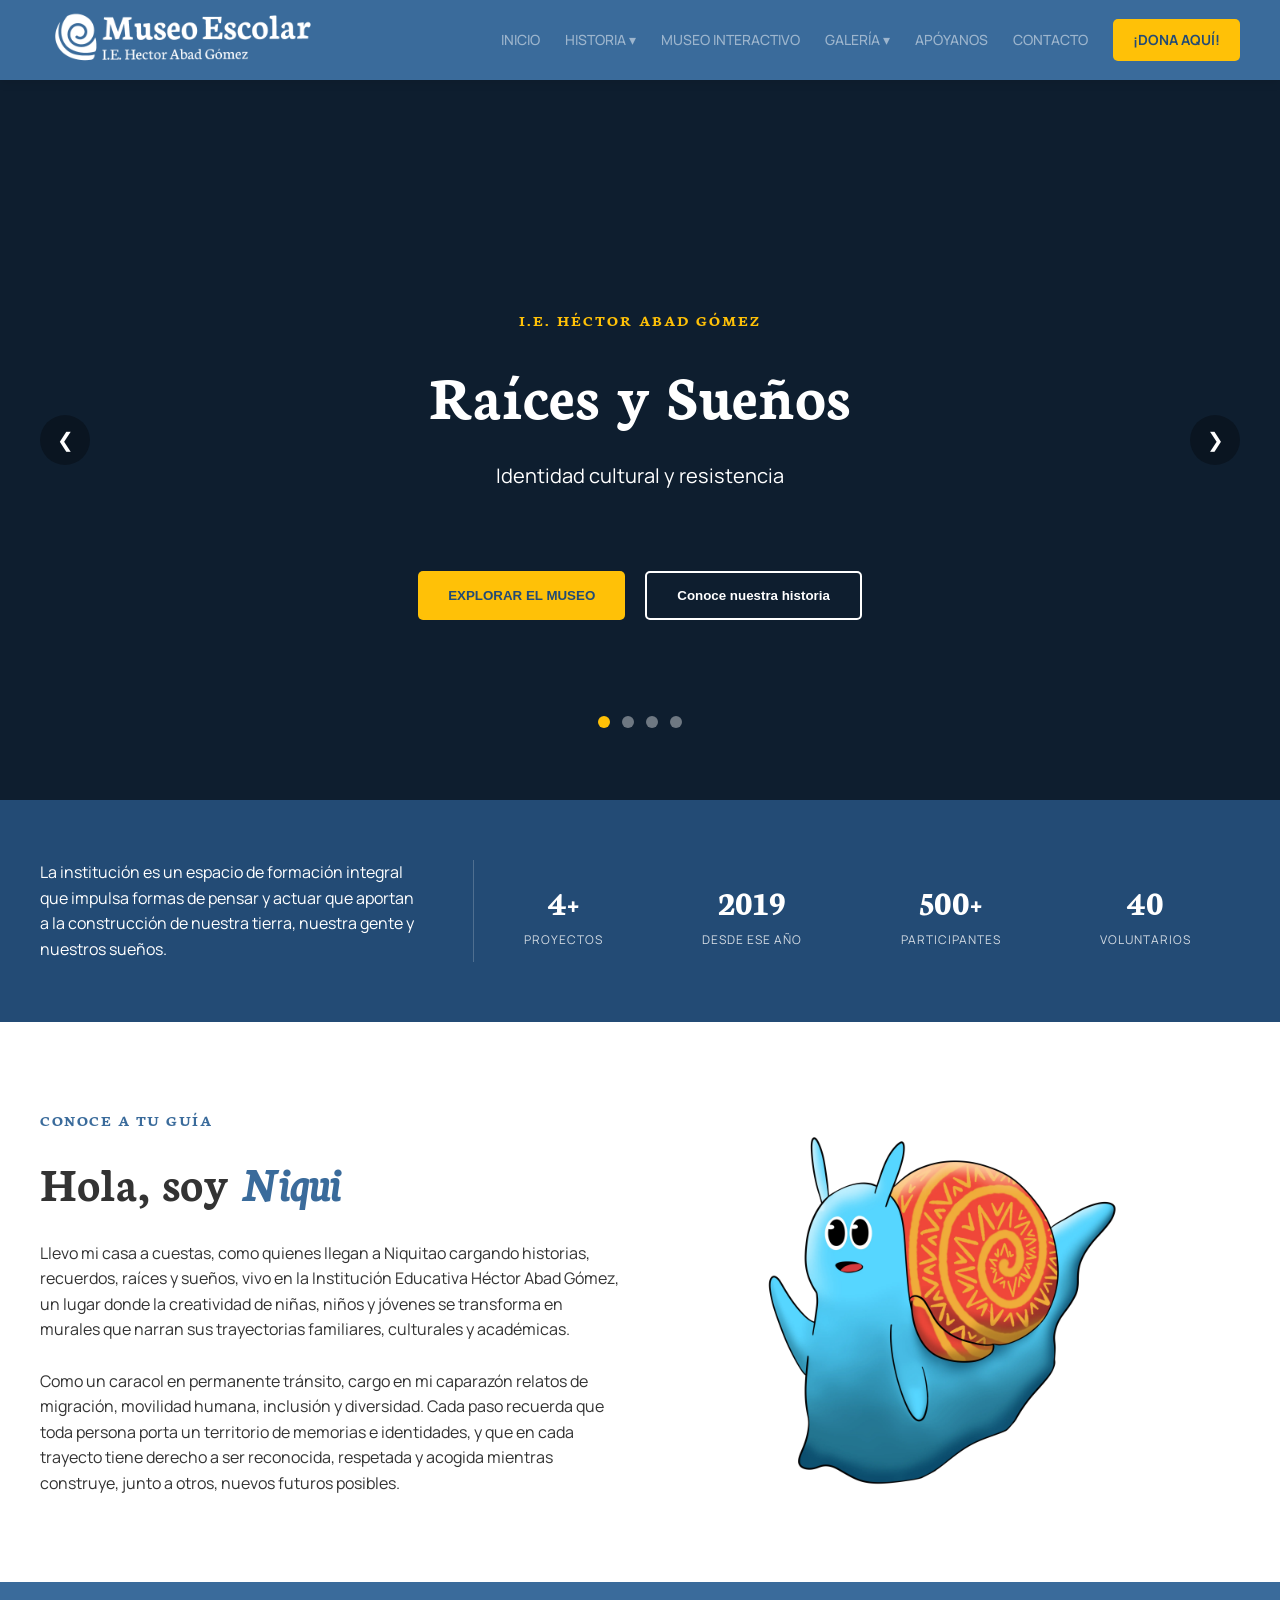
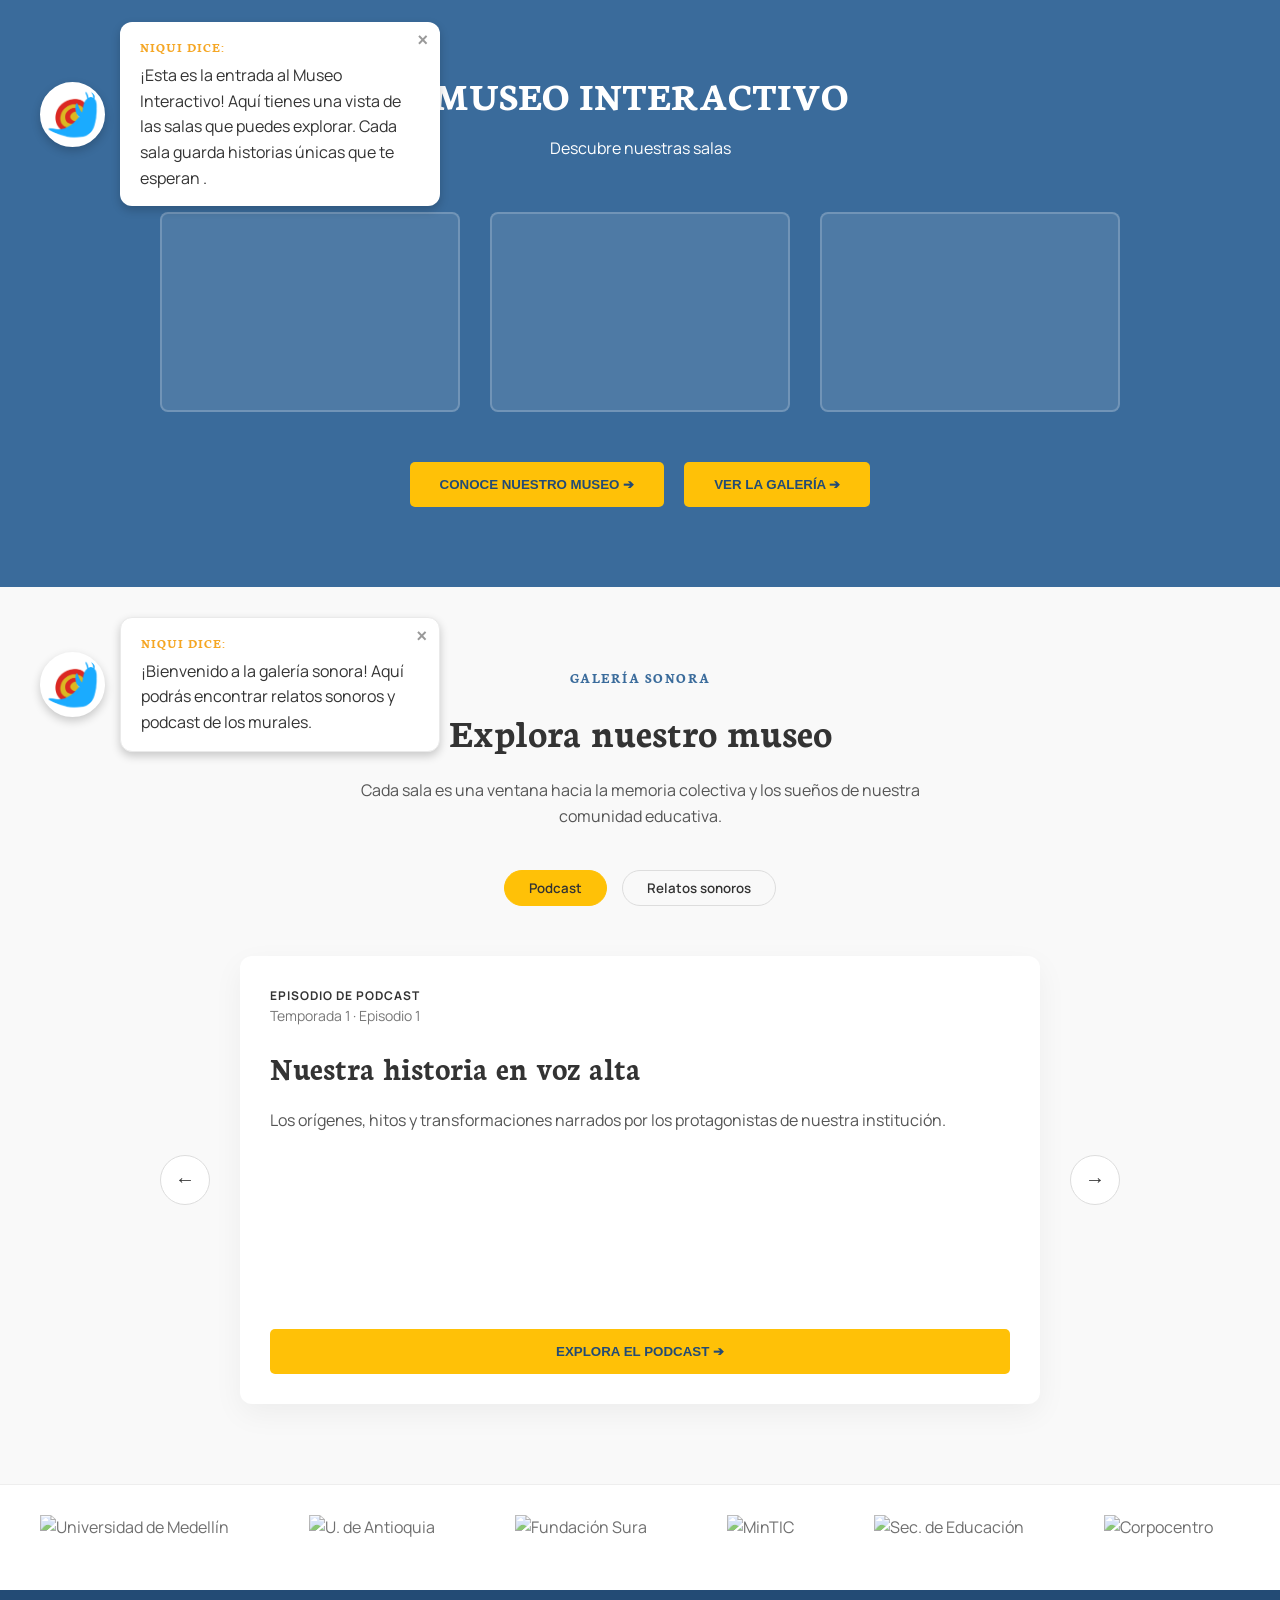
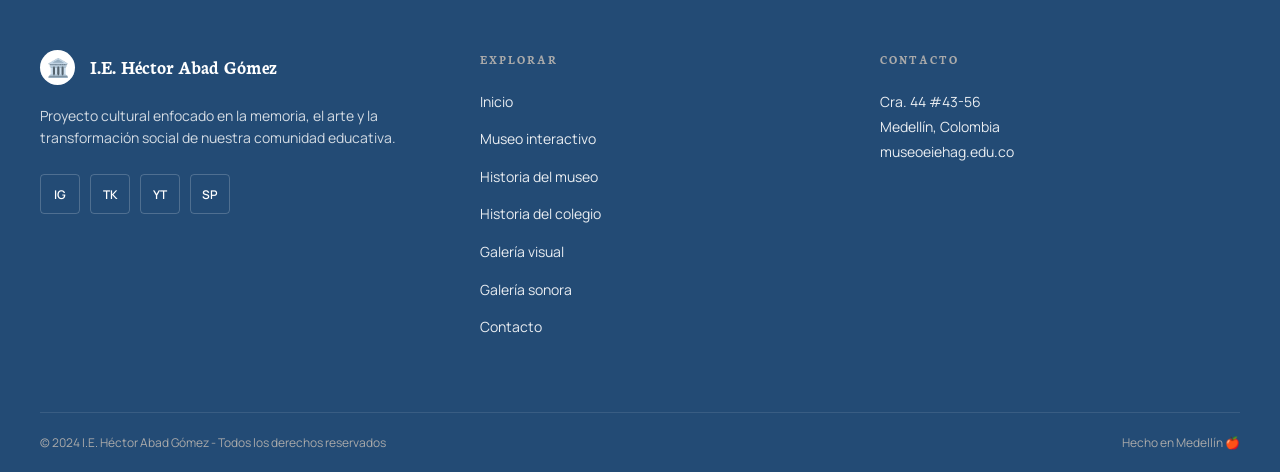
==== index.html @ e769e547 "Story telling nequi Puesto el texto de nequi" ====
<!DOCTYPE html>
<html lang="es">
<head>
    <meta charset="UTF-8">
    <meta name="viewport" content="width=device-width, initial-scale=1.0">
    <title>Museo Escolar I.E. Héctor Abad Gómez</title>
    <link rel="preconnect" href="https://fonts.googleapis.com">
    <link rel="preconnect" href="https://fonts.gstatic.com" crossorigin>
    <link href="https://fonts.googleapis.com/css2?family=Plus+Jakarta+Sans:wght@400;500;600;700&display=swap" rel="stylesheet">
    <!-- Enlace al archivo CSS externo -->
    <link rel="stylesheet" href="styles.css">
    <link rel="preconnect" href="https://fonts.googleapis.com">
<link rel="preconnect" href="https://fonts.gstatic.com" crossorigin>
<link href="https://fonts.googleapis.com/css2?family=Manrope:wght@400;500;600;700&family=Neuton:ital,wght@0,400;0,700;1,400&display=swap" rel="stylesheet">
</head>
<body>

   <header>
    <div class="logo-container">
        <a href="index.html">
            <img src="images/Blanco_LOGO_MUSEOESCOLAR_horizontal.png" alt="Logo Museo Escolar I.E. Héctor Abad Gómez" class="header-logo-img">
        </a>
    </div>
    
    <!-- Botón Hamburguesa (Solo aparece en móviles) -->
    <button class="hamburger" id="hamburgerBtn" aria-label="Abrir menú">
        <span></span>
        <span></span>
        <span></span>
    </button>

    <nav id="mainNav">
        <ul>
            <li><a href="index.html">INICIO</a></li>
            <li class="has-dropdown">HISTORIA ▾
                <ul class="dropdown-menu">
                    <li><a href="historia-museo.html">Historia del museo</a></li>
                    <li><a href="historia-colegio.html">Historia del colegio</a></li>
                </ul>
            </li>
            <li><a href="#">MUSEO INTERACTIVO</a></li>
            <li class="has-dropdown">GALERÍA ▾
                <ul class="dropdown-menu">
                    <li><a href="galeria-visual.html">Galería Visual</a></li>
                    <li><a href="galeria-sonora.html">Galería Sonora</a></li>
                </ul>
            </li>
            <li><a href="apoyanos.html">APÓYANOS</a></li>
            <li><a href="contacto.html">CONTACTO</a></li>
            <li><a href="#" class="btn-donate">¡DONA AQUÍ!</a></li>
        </ul>
    </nav>
</header>

    <!-- HERO -->
   <section class="hero" id="hero">
        
        <div class="hero-slide active" style="background-image: linear-gradient(rgba(0, 0, 0, 0.6), rgba(0, 0, 0, 0.6)), url('https://via.placeholder.com/1920x1080?text=Fondo+1');">
            <div class="hero-content">
                <h2>I.E. HÉCTOR ABAD GÓMEZ</h2>
                <h1>Raíces y Sueños</h1>
                <p>Identidad cultural y resistencia</p>
            </div>
        </div>

        <div class="hero-slide" style="background-image: linear-gradient(rgba(0, 0, 0, 0.6), rgba(0, 0, 0, 0.6)), url('https://via.placeholder.com/1920x1080/234B75/FFFFFF?text=Fondo+2');">
            <div class="hero-content">
                <h2>I.E. HÉCTOR ABAD GÓMEZ</h2>
                <h1>Memoria Viva</h1>
                <p>Un recorrido por nuestro pasado y presente</p>
            </div>
        </div>

        <div class="hero-slide" style="background-image: linear-gradient(rgba(0, 0, 0, 0.6), rgba(0, 0, 0, 0.6)), url('https://via.placeholder.com/1920x1080/3A6B9B/FFFFFF?text=Fondo+3');">
            <div class="hero-content">
                <h2>I.E. HÉCTOR ABAD GÓMEZ</h2>
                <h1>Voces del Mañana</h1>
                <p>Construyendo futuro desde las aulas</p>
            </div>
        </div>

        <div class="hero-slide" style="background-image: linear-gradient(rgba(0, 0, 0, 0.6), rgba(0, 0, 0, 0.6)), url('https://via.placeholder.com/1920x1080/FFC107/333333?text=Fondo+4');">
            <div class="hero-content">
                <h2>I.E. HÉCTOR ABAD GÓMEZ</h2>
                <h1>Arte y Transformación</h1>
                <p>Nuestra comunidad en movimiento</p>
            </div>
        </div>

       <div class="hero-buttons">
            <button class="btn-primary">EXPLORAR EL MUSEO</button>
            <button class="btn-secondary" onclick="window.location.href='historia-museo.html'">Conoce nuestra historia</button>
        </div>
        <button class="hero-nav prev-hero">❮</button>
        <button class="hero-nav next-hero">❯</button>
        
        <div class="hero-dots">
            <span class="h-dot active" data-slide="0"></span>
            <span class="h-dot" data-slide="1"></span>
            <span class="h-dot" data-slide="2"></span>
            <span class="h-dot" data-slide="3"></span>
        </div>
    </section>

    <!-- ESTADÍSTICAS -->
    <section class="stats-section">
        <div class="stats-text">
            <p>La institución es un espacio de formación integral que impulsa formas de pensar y actuar que aportan a la construcción de nuestra tierra, nuestra gente y nuestros sueños.</p>
        </div>
        <div class="stats-numbers">
            <div class="stat-item">
                <h3>4+</h3>
                <p>PROYECTOS</p>
            </div>
            <div class="stat-item">
                <h3>2019</h3>
                <p>DESDE ESE AÑO</p>
            </div>
            <div class="stat-item">
                <h3>500+</h3>
                <p>PARTICIPANTES</p>
            </div>
            <div class="stat-item">
                <h3>40</h3>
                <p>VOLUNTARIOS</p>
            </div>
        </div>
    </section>

   <!-- GUÍA (NIQUI) -->
    <section class="guide-section">
        <div class="guide-content">
            <h4>CONOCE A TU GUÍA</h4>
            <h2>Hola, soy <span>Niqui</span></h2>
            <p>Llevo mi casa a cuestas, como quienes llegan a Niquitao cargando historias, recuerdos, raíces y sueños, vivo en la Institución Educativa Héctor Abad Gómez, un lugar donde la creatividad de niñas, niños y jóvenes se transforma en murales que narran sus trayectorias familiares, culturales y académicas.</p>
            <br>
            <p>Como un caracol en permanente tránsito, cargo en mi caparazón relatos de migración, movilidad humana, inclusión y diversidad. Cada paso recuerda que toda persona porta un territorio de memorias e identidades, y que en cada trayecto tiene derecho a ser reconocida, respetada y acogida mientras construye, junto a otros, nuevos futuros posibles.</p>
        </div>
        <div class="guide-image">
            <img src="images/niqui_guia_principal.webp" alt="Guía Niqui" >
        </div>
    </section>

   <!-- MUSEO INTERACTIVO -->
    <section class="interactive-section">
        
        <div class="niqui-dialogue-container" id="niquiBox">
            <div class="niqui-avatar-wrapper">
                <img src="images/placeholder-niqui.png" alt="Niqui Guía" class="niqui-avatar-img">
            </div>
            <div class="niqui-tooltip">
                <button class="close-btn" id="closeNiqui">&times;</button>
                <h5>NIQUI DICE:</h5>
                <p>¡Esta es la entrada al Museo Interactivo! Aquí tienes una vista de las salas que puedes explorar. Cada sala guarda historias únicas que te esperan .</p>
            </div>
        </div>

        <h2>MUSEO INTERACTIVO</h2>
        <p>Descubre nuestras salas</p>
        
        <div class="cards-container">
            <div class="card"></div>
            <div class="card"></div>
            <div class="card"></div>
        </div>

       <div class="interactive-buttons">
                <button class="btn-primary">CONOCE NUESTRO MUSEO ➔</button>
                <button class="btn-primary" onclick="window.location.href='galeria-visual.html'">VER LA GALERÍA ➔</button>
        </div>
    </section>
  <!-- GALERÍA SONORA -->
    <section class="sound-gallery">

        <div class="niqui-dialogue-container" id="niquiGalleryBox">
            <div class="niqui-avatar-wrapper">
                <img src="images/placeholder-niqui.png" alt="Niqui Guía" class="niqui-avatar-img">
            </div>
            <div class="niqui-tooltip">
                <button class="close-btn" id="closeNiquiGallery">&times;</button>
                <h5>NIQUI DICE:</h5>
                <p>¡Bienvenido a la galería sonora! Aquí podrás encontrar relatos sonoros y podcast de los murales.</p>
            </div>
        </div>

        <h4 class="subtitle">GALERÍA SONORA</h4>
        <h2>Explora nuestro museo</h2>
        <p class="description">Cada sala es una ventana hacia la memoria colectiva y los sueños de nuestra comunidad educativa.</p>
        
        <!-- Botones de filtro -->
        <div class="gallery-filters">
            <button class="filter-btn active" data-category="podcast">Podcast</button>
            <button class="filter-btn" data-category="relatos">Relatos sonoros</button>
        </div>

        <div class="carousel-container">
            <button class="carousel-nav prev-btn" id="soundPrev">←</button>
            
            <div class="carousel-track">
              <!-- Panel 1: Podcast con el Episodio 1 embebido -->
                <article class="gallery-card sound-panel active" id="panel-podcast">
                    <div class="card-content" style="flex: 1; padding: 30px; text-align: left;">
                        <span class="card-category">EPISODIO DE PODCAST</span>
                        <span class="card-meta">Temporada 1 · Episodio 1</span>
                        <h3>Nuestra historia en voz alta</h3>
                        <p class="card-text" style="margin-bottom: 15px;">Los orígenes, hitos y transformaciones narrados por los protagonistas de nuestra institución.</p>
                        
                        <div class="podcast-box" style="padding: 0; background: none; margin-bottom: 20px;">
                            <iframe style="border-radius:12px" src="https://open.spotify.com/embed/episode/5rFumRE30o2RvPJRMm4hQp?utm_source=generator" width="100%" height="152" frameBorder="0" allowfullscreen="" allow="autoplay; clipboard-write; encrypted-media; fullscreen; picture-in-picture" loading="lazy"></iframe>
                        </div>
                        <button class="btn-primary w-full" onclick="window.location.href='galeria-sonora.html'">EXPLORA EL PODCAST ➔</button>
                    </div>
                </article>

                <!-- Panel 2: Relatos Sonoros (Reproducible) -->
                <article class="gallery-card sound-panel relato-card" id="panel-relatos" style="display: none;">
                    <div class="card-image-wrapper">
                        <div class="card-image" style="background-image: url('https://via.placeholder.com/400x500?text=Relato+1');"></div>
                    </div>
                    <div class="card-content" style="text-align: left;">
                        <span class="card-category">RELATO SONORO</span>
                        <span class="card-meta">EP 01 · JUNIO 2024</span>
                        <h3>La memoria del barrio</h3>
                        <p class="card-text">Mural "Las Alas del Barrio" · Colectivo Arte</p>
                        
                        <div class="podcast-box">
                            <span class="podcast-label">AUDIO DEL RELATO</span>
                            <div class="podcast-info" style="display: flex; align-items: center; gap: 15px;">
                                <div class="podcast-icon">🎧</div>
                                <div class="podcast-details" style="flex: 1;">
                                    <h4>La memoria del barrio</h4>
                                    <p>1:23 min · Identidad y raíces</p>
                                </div>
                                <!-- Elementos de audio y botón enlazados al script -->
                                <audio class="relato-audio" src="tu-audio-1.mp3"></audio>
                                <button class="play-audio-btn" style="width: 40px; height: 40px; border-radius: 50%; background-color: #E05D2A; color: white; border: none; cursor: pointer; display: flex; align-items: center; justify-content: center; font-size: 16px;">▶</button>
                            </div>
                        </div>
                        <button class="btn-primary w-full" onclick="window.location.href='galeria-sonora.html'">ESCUCHA EL RELATO ➔</button>
                    </div>
                </article>
            </div>
            <button class="carousel-nav next-btn" id="soundNext">→</button>
        </div>
    </section>

   <!-- FRANJA DE ALIADOS (CARRUSEL AUTOMÁTICO) -->
    <div class="partners-carousel-section">
        <div class="partners-track">
            <!-- Grupo 1 de Logos (Placeholders) -->
            <div class="partner-slide"><img src="https://via.placeholder.com/150x50?text=U.+de+Medellín" alt="Universidad de Medellín"></div>
            <div class="partner-slide"><img src="https://via.placeholder.com/150x50?text=U.+de+Antioquia" alt="U. de Antioquia"></div>
            <div class="partner-slide"><img src="https://via.placeholder.com/150x50?text=Fundación+Sura" alt="Fundación Sura"></div>
            <div class="partner-slide"><img src="https://via.placeholder.com/150x50?text=MinTIC" alt="MinTIC"></div>
            <div class="partner-slide"><img src="https://via.placeholder.com/150x50?text=Sec.+Educación" alt="Sec. de Educación"></div>
            <div class="partner-slide"><img src="https://via.placeholder.com/150x50?text=Corpocentro" alt="Corpocentro"></div>
            <div class="partner-slide"><img src="https://via.placeholder.com/150x50?text=Manguaba" alt="Manguaba"></div>
            <div class="partner-slide"><img src="https://via.placeholder.com/150x50?text=Fund.+PINTUCO" alt="Fund. PINTUCO"></div>

            <!-- Grupo 2 duplicado (Esencial para crear el efecto infinito sin saltos) -->
            <div class="partner-slide"><img src="https://via.placeholder.com/150x50?text=U.+de+Medellín" alt="Universidad de Medellín"></div>
            <div class="partner-slide"><img src="https://via.placeholder.com/150x50?text=U.+de+Antioquia" alt="U. de Antioquia"></div>
            <div class="partner-slide"><img src="https://via.placeholder.com/150x50?text=Fundación+Sura" alt="Fundación Sura"></div>
            <div class="partner-slide"><img src="https://via.placeholder.com/150x50?text=MinTIC" alt="MinTIC"></div>
            <div class="partner-slide"><img src="https://via.placeholder.com/150x50?text=Sec.+Educación" alt="Sec. de Educación"></div>
            <div class="partner-slide"><img src="https://via.placeholder.com/150x50?text=Corpocentro" alt="Corpocentro"></div>
            <div class="partner-slide"><img src="https://via.placeholder.com/150x50?text=Manguaba" alt="Manguaba"></div>
            <div class="partner-slide"><img src="https://via.placeholder.com/150x50?text=Fund.+PINTUCO" alt="Fund. PINTUCO"></div>
        </div>
    </div>

    <!-- FOOTER -->
    <footer class="main-footer">
        <div class="footer-content">
            <div class="footer-col brand-col">
                <div class="footer-logo">
                    <div class="logo-icon-small">🏛️</div>
                    <div class="logo-text">
                        <h3>I.E. Héctor Abad Gómez</h3>
                    </div>
                </div>
                <p>Proyecto cultural enfocado en la memoria, el arte y la transformación social de nuestra comunidad educativa.</p>
                <div class="social-links">
                    <a href="#">IG</a>
                    <a href="#">TK</a>
                    <a href="#">YT</a>
                    <a href="#">SP</a>
                </div>
            </div>

            <div class="footer-col links-col">
                <h4>EXPLORAR</h4>
               <ul>
                    <li><a href="index.html">Inicio</a></li>
                    <li><a href="#">Museo interactivo</a></li>
                    <li><a href="historia-museo.html">Historia del museo</a></li>
                    <li><a href="historia-colegio.html">Historia del colegio</a></li>
                    <li><a href="galeria-visual.html">Galería visual</a></li>
                    <li><a href="galeria-sonora.html">Galería sonora</a></li>
                    <li><a href="#">Contacto</a></li>
                </ul>
            </div>

            <div class="footer-col contact-col">
                <h4>CONTACTO</h4>
                <p>Cra. 44 #43-56<br>Medellín, Colombia<br>museoeiehag.edu.co</p>
            </div>
        </div>
        
        <div class="footer-bottom">
            <p>© 2024 I.E. Héctor Abad Gómez - Todos los derechos reservados</p>
            <p>Hecho en Medellín 🍎</p>
        </div>
    </footer>

    <!-- Enlace al archivo JavaScript externo -->
    <script src="script.js"></script>
</body>
</html>
---- styles.css ----
:root {
    --primary-blue: #3A6B9B;
    --dark-blue: #234B75;
    --accent-yellow: #FFC107;
    --text-dark: #333333;
    --text-light: #FFFFFF;
    --bg-light: #F9F9F9;
    --font-main: 'Manrope', sans-serif;
    --font-headings: 'Neuton', serif;
}

body {
    font-family: var(--font-main);
    color: var(--text-dark);
    line-height: 1.6;
    background-color: var(--bg-light);
}

h1, h2, h3, h4, h5, h6, 
.hero-title, .section-title, .page-title {
    font-family: var(--font-headings);
    font-weight: 700;
}

* {
    margin: 0;
    padding: 0;
    box-sizing: border-box;
}

a {
    text-decoration: none;
    color: inherit;
}

ul {
    list-style: none;
}

/* =========================================
   HEADER & NAVEGACIÓN (Con Logo y Estilos)
   ========================================= */
header {
    background-color: var(--primary-blue);
    color: var(--text-light);
    padding: 0 40px;
    display: flex;
    justify-content: space-between;
    align-items: center;
    height: 80px;
    position: fixed;
    width: 100%;
    top: 0;
    z-index: 1000;
    box-shadow: 0 2px 10px rgba(0,0,0,0.1);
}

.logo-container {
    display: flex;
    align-items: center;
}

.header-logo-img {
    height: 80px; /* Altura ideal para que encaje perfecto en la barra */
    width: auto;
    object-fit: contain;
}

nav ul {
    display: flex;
    align-items: center;
    gap: 25px;
}

nav ul li {
    position: relative;
    font-weight: 500;
    font-size: 14px;
    cursor: pointer;
    color: rgba(255, 255, 255, 0.5); /* Opacidad al 50% para el menú inactivo */
    transition: color 0.3s ease, opacity 0.3s ease;
}

/* Efecto hover: pasa a blanco completo al pasar el mouse */
nav ul li:hover {
    color: rgba(255, 255, 255, 1);
}

/* Botón activo (INICIO): Blanco fijo */
nav ul li.nav-active {
    color: #FFFFFF;
    opacity: 1;
    font-weight: 600;
}

/* Excepción para que el botón de donar no pierda su color original */
nav ul li:has(.btn-donate), 
nav ul li .btn-donate {
    opacity: 1 !important;
    color: var(--dark-blue) !important;
}
.btn-donate {
    background-color: var(--accent-yellow);
    color: var(--dark-blue) !important;
    padding: 10px 20px;
    border-radius: 5px;
    font-weight: 700;
    transition: transform 0.2s ease;
    display: inline-block;
    opacity: 1 !important;
}

.btn-donate:hover {
    transform: scale(1.05);
}

/* =========================================
   MENÚ DESPLEGABLE CORREGIDO
   ========================================= */
.has-dropdown {
    position: relative;
}

/* Espacio invisible para que el cursor no pierda el enlace al viajar al menú */
.has-dropdown::after {
    content: '';
    position: absolute;
    top: 100%;
    left: 0;
    width: 100%;
    height: 15px; 
}

.dropdown-menu {
    display: none;
    position: absolute;
    top: calc(100% + 10px);
    left: 0;
    background-color: white;
    color: var(--text-dark);
    box-shadow: 0 4px 10px rgba(0,0,0,0.15);
    min-width: 200px;
    padding: 10px 0;
    border-radius: 6px;
    z-index: 1100;
}

/* Muestra el menú al hacer hover sobre el elemento padre */
.has-dropdown:hover .dropdown-menu {
    display: block;
}

.dropdown-menu li {
    padding: 0;
    border-bottom: 1px solid #eee;
    opacity: 1 !important;
}

.dropdown-menu li:last-child {
    border-bottom: none;
}

/* Estilo para los enlaces internos del dropdown para que abarquen toda el área clickeable */
.dropdown-menu li a {
    display: block;
    padding: 10px 20px;
    color: var(--text-dark) !important;
    font-weight: 500;
    transition: background-color 0.2s;
}

.dropdown-menu li a:hover {
    background-color: #f1f1f1;
    color: var(--text-dark) !important;
}

/* =========================================
   HERO SECTION (CARRUSEL)
   ========================================= */
.hero {
    margin-top: 80px;
    height: 80vh;
    position: relative;
    overflow: hidden;
    display: flex;
    flex-direction: column;
    justify-content: center;
    align-items: center;
    color: white;
    text-align: center;
    background-color: var(--dark-blue);
}

.hero-slide {
    position: absolute;
    top: 0;
    left: 0;
    width: 100%;
    height: 100%;
    background-size: cover;
    background-position: center;
    background-repeat: no-repeat;
    opacity: 0;
    transition: opacity 1s ease-in-out; /* Transición suave entre imágenes */
    display: flex;
    align-items: center;
    justify-content: center;
    z-index: 1;
}

.hero-slide.active {
    opacity: 1;
    z-index: 2;
}

.hero-content {
    margin-bottom: 80px; /* Deja espacio para los botones */
    transform: translateY(20px);
    opacity: 0;
    transition: all 0.8s ease 0.3s; /* Pequeño retardo para animar el texto */
}

.hero-slide.active .hero-content {
    transform: translateY(0);
    opacity: 1;
}

.hero-content h2 {
    font-size: 16px;
    letter-spacing: 2px;
    color: var(--accent-yellow);
    margin-bottom: 10px;
}

.hero-content h1 {
    font-size: 64px;
    font-weight: 700;
    margin-bottom: 15px;
}

.hero-content p {
    font-size: 20px;
}

.hero-buttons {
    position: absolute;
    bottom: 25%;
    z-index: 10;
    display: flex;
    gap: 20px;
}

.btn-primary, .btn-secondary {
    padding: 15px 30px;
    border-radius: 5px;
    font-weight: 700;
    cursor: pointer;
}
.btn-primary {
    background-color: var(--accent-yellow);
    color: var(--dark-blue);
    border: none;
}
.btn-secondary {
    background-color: transparent;
    color: white;
    border: 2px solid white;
}

/* Controles manuales (Flechas y Puntos) */
.hero-nav {
    position: absolute;
    top: 50%;
    transform: translateY(-50%);
    background: rgba(0, 0, 0, 0.3);
    color: white;
    border: none;
    width: 50px;
    height: 50px;
    border-radius: 50%;
    font-size: 20px;
    cursor: pointer;
    z-index: 10;
    transition: background 0.3s;
}

.hero-nav:hover {
    background: rgba(0, 0, 0, 0.8);
}

.prev-hero { left: 40px; }
.next-hero { right: 40px; }

.hero-dots {
    position: absolute;
    bottom: 10%;
    z-index: 10;
    display: flex;
    gap: 12px;
}

.h-dot {
    width: 12px;
    height: 12px;
    background-color: rgba(255, 255, 255, 0.4);
    border-radius: 50%;
    cursor: pointer;
    transition: background-color 0.3s;
}

.h-dot.active {
    background-color: var(--accent-yellow);
}

/* =========================================
   ESTADÍSTICAS
   ========================================= */
.stats-section {
    background-color: var(--dark-blue);
    color: white;
    padding: 60px 40px;
    display: flex;
    justify-content: space-between;
    align-items: center;
}

.stats-text {
    flex: 1;
    font-size: 16px;
    padding-right: 50px;
    border-right: 1px solid rgba(255,255,255,0.2);
}

.stats-numbers {
    flex: 2;
    display: flex;
    justify-content: space-around;
    text-align: center;
}

.stat-item h3 {
    font-size: 36px;
    font-weight: 700;
}

.stat-item p {
    font-size: 12px;
    letter-spacing: 1px;
    opacity: 0.8;
}

/* =========================================
   GUÍA (NIQUI)
   ========================================= */
.guide-section {
    padding: 80px 40px;
    display: flex;
    justify-content: space-between;
    align-items: center;
    background-color: white;
}

.guide-content {
    flex: 1;
    padding-right: 40px;
}

.guide-content h4 {
    color: var(--primary-blue);
    letter-spacing: 1.5px;
    margin-bottom: 10px;
}

.guide-content h2 {
    font-size: 48px;
    margin-bottom: 20px;
}

.guide-content span {
    color: var(--primary-blue);
    font-style: italic;
}

.guide-image {
    flex: 1;
    display: flex;
    justify-content: center;
    position: relative;
}

.guide-image img {
    width: 100%;
    max-width: 400px;
    height: auto;
    object-fit: contain;
}

/* =========================================
   MUSEO INTERACTIVO
   ========================================= */
.interactive-section {
    background-color: var(--primary-blue);
    color: white;
    padding: 80px 40px;
    text-align: center;
    position: relative;
}

.interactive-section h2 {
    font-size: 40px;
    margin-bottom: 10px;
}

.cards-container {
    display: flex;
    justify-content: center;
    gap: 30px;
    margin: 50px 0;
}

.card {
    width: 300px;
    height: 200px;
    background-color: rgba(255,255,255,0.1);
    border-radius: 8px;
    border: 2px solid rgba(255,255,255,0.2);
    background-image: url('https://via.placeholder.com/300x200?text=Sala');
    background-size: cover;
    cursor: pointer;
    transition: transform 0.3s ease, box-shadow 0.3s ease;
}

.card:hover {
    transform: translateY(-8px);
    box-shadow: 0 10px 20px rgba(0, 0, 0, 0.3);
}

.interactive-buttons {
    display: flex;
    justify-content: center;
    gap: 20px;
}

/* =========================================
   GALERÍA SONORA
   ========================================= */
.sound-gallery {
    padding: 80px 40px;
    background-color: var(--bg-light);
    text-align: center;
    position: relative;
}

.sound-gallery .subtitle {
    color: var(--primary-blue);
    letter-spacing: 1.5px;
    font-size: 14px;
    margin-bottom: 10px;
}

.sound-gallery h2 {
    font-size: 40px;
    color: var(--text-dark);
    margin-bottom: 15px;
}

.sound-gallery .description {
    max-width: 600px;
    margin: 0 auto 40px auto;
    color: #555;
}

.sound-gallery .niqui-dialogue-container {
    position: absolute;
    top: 30px;
    left: 40px;
    display: flex;
    align-items: center;
    gap: 15px;
    z-index: 10;
}

.sound-gallery .niqui-tooltip {
    border: 1px solid #eaeaea;
}

.gallery-filters {
    display: flex;
    justify-content: center;
    gap: 15px;
    margin-bottom: 50px;
}

.filter-btn {
    background-color: transparent;
    border: 1px solid #ddd;
    padding: 8px 24px;
    border-radius: 20px;
    cursor: pointer;
    font-family: var(--font-main);
    font-weight: 600;
    color: var(--text-dark);
    transition: all 0.3s ease;
}

.filter-btn.active {
    background-color: var(--accent-yellow);
    border-color: var(--accent-yellow);
}

.carousel-container {
    display: flex;
    align-items: center;
    justify-content: center;
    gap: 30px;
    max-width: 1000px;
    margin: 0 auto;
}

.carousel-nav {
    background: white;
    border: 1px solid #ddd;
    border-radius: 50%;
    width: 50px;
    height: 50px;
    cursor: pointer;
    font-size: 20px;
    color: var(--text-dark);
    transition: background 0.3s;
}

.carousel-nav:hover {
    background: #f1f1f1;
}

.gallery-card {
    display: flex;
    background: white;
    border-radius: 12px;
    overflow: hidden;
    box-shadow: 0 10px 30px rgba(0,0,0,0.05);
    width: 800px;
    text-align: left;
}

.card-image-wrapper {
    flex: 1;
    position: relative;
}

.card-image {
    width: 100%;
    height: 100%;
    background-color: #ddd;
    background-image: url('https://via.placeholder.com/400x500?text=Imagen+Sala');
    background-size: cover;
    background-position: center;
}

.card-badge {
    position: absolute;
    top: 20px;
    left: 20px;
    background-color: var(--accent-yellow);
    color: var(--dark-blue);
    width: 30px;
    height: 30px;
    display: flex;
    align-items: center;
    justify-content: center;
    border-radius: 4px;
    font-weight: bold;
}

.card-content {
    flex: 1;
    padding: 40px;
    display: flex;
    flex-direction: column;
}

.card-category {
    font-size: 12px;
    font-weight: 700;
    color: var(--text-dark);
    letter-spacing: 1px;
}

.card-meta {
    font-size: 14px;
    color: #777;
    margin-bottom: 15px;
}

.card-content h3 {
    font-size: 32px;
    margin-bottom: 15px;
    color: var(--text-dark);
}

.card-text {
    color: #555;
    margin-bottom: 30px;
}

.podcast-box {
    background-color: #f8f9fa;
    padding: 20px;
    border-radius: 8px;
    margin-bottom: 20px;
}

.podcast-label {
    font-size: 11px;
    font-weight: 700;
    color: var(--text-dark);
    letter-spacing: 1px;
    display: block;
    margin-bottom: 10px;
}

.podcast-info {
    display: flex;
    align-items: center;
    gap: 15px;
}

.podcast-icon {
    background-color: #e0f2e9;
    width: 40px;
    height: 40px;
    border-radius: 50%;
    display: flex;
    align-items: center;
    justify-content: center;
    font-size: 20px;
}

.podcast-details h4 {
    font-size: 16px;
    margin-bottom: 2px;
}

.podcast-details p {
    font-size: 13px;
    color: #777;
}

.play-btn {
    margin-left: auto;
    background: white;
    border: 1px solid #ddd;
    border-radius: 50%;
    width: 35px;
    height: 35px;
    cursor: pointer;
}

.w-full {
    width: 100%;
}

.carousel-indicators {
    display: flex;
    justify-content: center;
    gap: 8px;
    margin-top: 30px;
}

.dot {
    width: 10px;
    height: 10px;
    background-color: #ddd;
    border-radius: 50%;
    cursor: pointer;
}

.dot.active {
    background-color: var(--accent-yellow);
}

/* =========================================
   ALIADOS & FOOTER
   ========================================= */
.partners-strip {
    background-color: white;
    padding: 30px 40px;
    display: flex;
    justify-content: space-between;
    align-items: center;
    border-top: 1px solid #eee;
    font-size: 14px;
    color: #666;
    flex-wrap: wrap;
    gap: 20px;
}

.main-footer {
    background-color: var(--dark-blue);
    color: white;
    padding: 60px 40px 20px 40px;
}

.footer-content {
    display: flex;
    justify-content: space-between;
    margin-bottom: 60px;
    gap: 40px;
}

.brand-col {
    flex: 2;
    max-width: 400px;
}

.footer-logo {
    display: flex;
    align-items: center;
    gap: 15px;
    margin-bottom: 20px;
}

.logo-icon-small {
    width: 35px;
    height: 35px;
    background-color: white;
    border-radius: 50%;
    display: flex;
    justify-content: center;
    align-items: center;
    font-size: 18px;
}

.brand-col p {
    font-size: 14px;
    opacity: 0.8;
    margin-bottom: 25px;
}

.social-links {
    display: flex;
    gap: 10px;
}

.social-links a {
    display: flex;
    align-items: center;
    justify-content: center;
    width: 40px;
    height: 40px;
    border: 1px solid rgba(255,255,255,0.2);
    border-radius: 4px;
    font-size: 12px;
    font-weight: 600;
    transition: background 0.3s;
}

.social-links a:hover {
    background-color: rgba(255,255,255,0.1);
}

.links-col, .contact-col {
    flex: 1;
}

.footer-col h4 {
    font-size: 12px;
    letter-spacing: 2px;
    margin-bottom: 20px;
    color: #aaa;
}

.links-col ul li {
    margin-bottom: 12px;
}

.links-col ul li a {
    font-size: 14px;
    opacity: 0.9;
    transition: opacity 0.3s;
}

.links-col ul li a:hover {
    opacity: 1;
    text-decoration: underline;
}

.contact-col p {
    font-size: 14px;
    opacity: 0.9;
    line-height: 1.8;
}

.footer-bottom {
    display: flex;
    justify-content: space-between;
    border-top: 1px solid rgba(255,255,255,0.1);
    padding-top: 20px;
    font-size: 12px;
    color: #aaa;
}

/* =========================================
   CARRUSEL AUTOMÁTICO DE ALIADOS (LOGOS)
   ========================================= */
.partners-carousel-section {
    background-color: white;
    padding: 30px 0;
    border-top: 1px solid #eee;
    overflow: hidden;
    width: 100%;
    position: relative;
}

.partners-track {
    display: flex;
    width: max-content;
    animation: scrollLogos 25s linear infinite;
    align-items: center;
}

.partners-carousel-section:hover .partners-track {
    animation-play-state: paused;
}

.partner-slide {
    padding: 0 40px;
    display: flex;
    align-items: center;
    justify-content: center;
}

.partner-slide img {
    height: 45px;
    width: auto;
    object-fit: contain;
    opacity: 0.7;
    transition: opacity 0.3s ease;
}

.partner-slide img:hover {
    opacity: 1;
}

@keyframes scrollLogos {
    0% { transform: translateX(0); }
    100% { transform: translateX(-50%); }
}

/* =========================================
   ANIMACIONES GLOBALES PARA TODOS LOS BOTONES
   ========================================= */
.btn-primary {
    background-color: var(--accent-yellow);
    color: var(--dark-blue);
    padding: 15px 30px;
    border-radius: 5px;
    font-weight: 700;
    border: none;
    cursor: pointer;
    transition: transform 0.2s ease;
}

.btn-primary:hover {
    transform: scale(1.05);
}

.btn-secondary {
    background-color: transparent;
    color: white;
    padding: 15px 30px;
    border-radius: 5px;
    font-weight: 700;
    border: 2px solid white;
    cursor: pointer;
    transition: all 0.3s ease;
}

.btn-secondary:hover {
    background-color: rgba(255, 255, 255, 0.25);
    border-color: rgba(255, 255, 255, 0.9);
}

/* =========================================
   ESTILOS PARA EL DIÁLOGO Y AVATAR DE NIQUI
   ========================================= */
.niqui-dialogue-container {
    position: absolute;
    top: 40px;
    left: 40px;
    display: flex;
    align-items: center;
    gap: 15px;
    z-index: 10;
}

.niqui-avatar-wrapper {
    width: 65px;
    height: 65px;
    background-color: white;
    border-radius: 50%;
    display: flex;
    align-items: center;
    justify-content: center;
    box-shadow: 0 4px 10px rgba(0, 0, 0, 0.2);
    border: 3px solid white;
    overflow: hidden;
}

.niqui-avatar-img {
    width: 100%;
    height: 100%;
    object-fit: cover;
}

.niqui-tooltip {
    background-color: white;
    color: var(--text-dark);
    padding: 15px 20px;
    border-radius: 12px;
    max-width: 320px;
    text-align: left;
    box-shadow: 0 4px 10px rgba(0, 0, 0, 0.2);
    position: relative !important;
    top: auto !important;
    left: auto !important;
}

.niqui-tooltip h5 {
    color: #F5A623;
    margin-bottom: 5px;
    font-size: 13px;
    letter-spacing: 1px;
}

.close-btn {
    position: absolute;
    top: 8px;
    right: 12px;
    background: transparent;
    border: none;
    font-size: 18px;
    font-weight: bold;
    color: #999;
    cursor: pointer;
    transition: color 0.2s;
}

.close-btn:hover {
    color: var(--text-dark);
}

.page-hero {
    background-color: var(--primary-blue);
    color: var(--text-light);
    text-align: center;
    padding: 60px 20px;
}

.page-hero .hero-subtitle { 
    font-size: 14px; 
    letter-spacing: 2px; 
    color: var(--accent-yellow); 
    margin-bottom: 10px; 
}

.page-title { 
    font-size: 3rem; 
    margin-bottom: 20px; 
}

.page-title em { 
    font-style: italic; 
    font-weight: normal; 
}

.container { max-width: 1200px; margin: 0 auto; padding: 40px 20px; }
.text-center { text-align: center; }
.section-subtitle { color: var(--primary-blue); letter-spacing: 1.5px; font-weight: 600; margin-bottom: 10px; }
.section-title { font-size: 2.5rem; color: var(--dark-blue); margin-bottom: 20px; }

/* Intro Museo */
.museum-intro { display: grid; grid-template-columns: 1fr 1fr; gap: 40px; align-items: center; }
.responsive-img { width: 100%; border-radius: 12px; object-fit: cover; }

/* Línea de Tiempo Vertical (Museo) */
.timeline-v { position: relative; max-width: 800px; margin: 40px auto; }
.timeline-v::after { content: ''; position: absolute; width: 4px; background: var(--accent-yellow); top: 0; bottom: 0; left: 50%; margin-left: -2px; }
.timeline-item { padding: 10px 40px; position: relative; width: 50%; }
.timeline-item.left { left: 0; text-align: right; }
.timeline-item.right { left: 50%; }
.timeline-item::after {
    content: ''; position: absolute; width: 20px; height: 20px; background-color: var(--dark-blue); border: 4px solid var(--accent-yellow);
    border-radius: 50%; top: 15px; right: -14px; z-index: 1;
}
.timeline-item.right::after { left: -14px; }
.timeline-content { padding: 20px; background: white; border-radius: 8px; box-shadow: 0 4px 15px rgba(0,0,0,0.05); }

/* Estadísticas Banner */
.action-btn-container { margin-bottom: 60px; }

/* Línea de tiempo Horizontal (Colegio) */
.timeline-nav { display: flex; gap: 20px; border-bottom: 2px solid #ddd; margin-bottom: 30px; overflow-x: auto; }
.year-btn { background: none; border: none; font-size: 1.2rem; padding: 10px 20px; cursor: pointer; color: #999; font-weight: 600; }
.year-btn.active { color: var(--primary-blue); border-bottom: 4px solid var(--primary-blue); }
.timeline-panel { display: none; grid-template-columns: 1fr 1fr; gap: 40px; align-items: center; }
.timeline-panel.active { display: grid; }
.year-large { font-size: 4rem; color: var(--primary-blue); margin: 0; line-height: 1; }

/* Archivo Histórico */
.bg-blue { background-color: var(--primary-blue); padding: 60px 0; }
.light-text { color: white !important; }
.archive-header { display: flex; justify-content: space-between; align-items: center; margin-bottom: 30px; }
.carousel-controls button { background: transparent; border: 1px solid white; color: white; width: 40px; height: 40px; border-radius: 50%; cursor: pointer; }
.archive-carousel { display: flex; gap: 20px; overflow-x: auto; scroll-behavior: smooth; padding-bottom: 20px; }
.archive-card { background: var(--dark-blue); min-width: 300px; border-radius: 12px; overflow: hidden; color: white; }
.card-img { position: relative; height: 180px; }
.card-img img { width: 100%; height: 100%; object-fit: cover; }
.tag { position: absolute; top: 15px; left: 15px; background: var(--accent-yellow); color: var(--dark-blue); padding: 5px 10px; border-radius: 20px; font-weight: bold; font-size: 0.8rem; }
.card-content { padding: 20px; }
.card-content h4 { color: var(--accent-yellow); margin-bottom: 10px; }

/* Alineación de Niqui a la derecha */
.page-niqui-container {
    max-width: 1200px;
    margin: 0 auto;
    display: flex;
    justify-content: flex-end;
    padding: 0 20px;
    position: relative;
    z-index: 10;
    margin-top: -40px;
}

.niqui-dialogue-container-right {
    display: flex;
    align-items: center;
    gap: 15px;
    position: relative;
}

/* Banner de estadísticas redondeado */
.stats-banner {
    background-color: var(--primary-blue);
    color: white;
    display: grid;
    grid-template-columns: repeat(4, 1fr);
    text-align: center;
    padding: 50px 20px;
    margin: 40px auto 80px auto;
    max-width: 1000px;
    border-radius: 16px;
}

.stats-banner h2 { 
    font-size: 3rem; 
    color: var(--accent-yellow); 
    margin-bottom: 5px; 
}

.stats-banner p { 
    font-size: 0.9rem; 
    font-weight: 600; 
    text-transform: uppercase;
}

/* =========================================
   SOLUCIÓN DEFINITIVA MENÚ MÓVIL (MODAL FLOTANTE)
   ========================================= */
@media (max-width: 768px) {
    .logo-container .header-logo-img {
        height: 45px !important;
        width: auto !important;
    }

    header {
        overflow: visible !important;
        position: fixed !important;
        padding: 0 10px !important;
    }
    
    nav {
        width: auto !important;
        overflow-x: auto !important;
        -webkit-overflow-scrolling: touch;
        white-space: nowrap !important;
        padding-bottom: 5px;
    }

    nav::-webkit-scrollbar {
        display: none;
    }

    nav ul {
        display: flex !important;
        flex-direction: row !important;
        align-items: center !important;
        gap: 20px !important;
        padding-right: 15px !important;
        white-space: nowrap !important;
    }

    .has-dropdown {
        position: relative !important;
    }

    .has-dropdown .dropdown-menu {
        position: fixed !important;
        display: none !important;
        top: 50% !important;
        left: 50% !important;
        transform: translate(-50%, -50%) !important;
        background-color: #ffffff !important;
        box-shadow: 0 10px 40px rgba(0,0,0,0.5) !important;
        width: 85% !important;
        max-width: 300px !important;
        padding: 20px 0 !important;
        z-index: 999999 !important;
        border-radius: 12px !important;
        text-align: center !important;
    }

    .has-dropdown.open .dropdown-menu {
        display: block !important;
    }

    .dropdown-menu li {
        border-bottom: 1px solid #eee !important;
        padding: 5px 0 !important;
    }

    .dropdown-menu li:last-child {
        border-bottom: none !important;
    }

    .dropdown-menu li a {
        color: #234B75 !important;
        font-size: 16px !important;
        font-weight: 700 !important;
        padding: 12px 20px !important;
        display: block !important;
    }

    main {
        margin-top: 80px !important;
    }
    .hero {
        margin-top: 80px !important;
        height: 75vh;
        min-height: 480px;
        position: relative;
    }
    .hero-content {
        margin-bottom: 0 !important;
        padding: 0 20px;
    }
    .hero-content h2 { font-size: 14px; }
    .hero-content h1 { font-size: 32px; line-height: 1.2; }
    .hero-content p { font-size: 16px; }
    .hero-buttons {
        position: absolute !important;
        bottom: 20px !important;
        left: 50% !important;
        transform: translateX(-50%) !important;
        width: 85% !important;
        max-width: 300px;
        display: flex;
        flex-direction: column;
        gap: 10px;
        z-index: 10;
    }
    .btn-primary, .btn-secondary {
        width: 100% !important;
        text-align: center;
        padding: 12px 15px;
        font-size: 14px;
    }
    .hero-dots { bottom: 130px !important; }

    .stats-section { flex-direction: column; text-align: center; padding: 40px 20px; }
    .stats-text { padding-right: 0; border-right: none; border-bottom: 1px solid rgba(255,255,255,0.2); padding-bottom: 20px; margin-bottom: 20px; }
    .stats-numbers { flex-wrap: wrap; gap: 20px; }
    .stat-item { width: 45%; }

    .guide-section { flex-direction: column-reverse; text-align: center; padding: 40px 20px; }
    .guide-content { padding-right: 0; margin-top: 30px; }
    .guide-content h2 { font-size: 36px; }

    .niqui-dialogue-container,
    .sound-gallery .niqui-dialogue-container,
    .page-niqui-container {
        position: relative;
        top: 0; left: 0;
        margin: 0 auto 30px auto;
        justify-content: center;
        flex-direction: column;
        text-align: center;
    }
    .niqui-tooltip, .sound-gallery .niqui-tooltip { max-width: 100%; }
    .niqui-dialogue-container-right { justify-content: center; flex-direction: column; }
    .page-niqui-container { margin-top: -20px; }

    .cards-container { flex-direction: column; align-items: center; }
    .card { width: 100%; max-width: 320px; }
    .interactive-buttons { flex-direction: column; width: 100%; }

    .gallery-card { flex-direction: column; width: 100%; }
    .card-image-wrapper { height: 250px; }
    .card-content h3 { font-size: 24px; }
    .carousel-nav { display: none; }

    .museum-intro, .timeline-panel { grid-template-columns: 1fr; }
    .timeline-v::after { left: 20px; }
    .timeline-item { width: 100%; padding-left: 50px; padding-right: 10px; text-align: left; }
    .timeline-item.left, .timeline-item.right { left: 0; }
    .timeline-item::after, .timeline-item.right::after { left: 10px; }
    .page-title { font-size: 2.2rem; }
    .timeline-nav { white-space: nowrap; padding-bottom: 10px; }
    .archive-header { flex-direction: column; text-align: center; gap: 15px; }
    .archive-card { min-width: 280px; }
    .stats-banner { grid-template-columns: 1fr 1fr; gap: 30px; max-width: 100%; margin: 20px 10px; }

    .footer-content { flex-direction: column; gap: 40px; text-align: center; }
    .brand-col { max-width: 100%; }
    .footer-logo { justify-content: center; }
    .social-links { justify-content: center; }
    .footer-bottom { flex-direction: column; text-align: center; gap: 15px; }
}

/* =========================================
   GALERÍA VISUAL (GRID Y MODAL)
   ========================================= */
.gallery-category {
    margin-bottom: 60px;
}

.category-desc {
    color: #555;
    max-width: 800px;
    margin-bottom: 30px;
    font-size: 1.1rem;
}

.gallery-grid {
    display: grid;
    grid-template-columns: repeat(auto-fill, minmax(200px, 1fr));
    gap: 20px;
}

.mural-item {
    border-radius: 12px;
    overflow: hidden;
    cursor: pointer;
    aspect-ratio: 1 / 1;
    position: relative;
    box-shadow: 0 4px 10px rgba(0,0,0,0.1);
    transition: transform 0.3s ease, box-shadow 0.3s ease;
}

.mural-item img {
    width: 100%;
    height: 100%;
    object-fit: cover;
    display: block;
    transition: transform 0.3s ease;
}

.mural-item:hover {
    transform: translateY(-5px);
    box-shadow: 0 8px 20px rgba(0,0,0,0.2);
}

.mural-item:hover img {
    transform: scale(1.05);
}

.mural-modal {
    display: none;
    position: fixed;
    z-index: 9999999;
    left: 0;
    top: 0;
    width: 100%;
    height: 100%;
    background-color: rgba(0, 0, 0, 0.85);
    align-items: center;
    justify-content: center;
    padding: 20px;
}

.mural-modal.active {
    display: flex;
}

.modal-content {
    background-color: #fff;
    border-radius: 16px;
    max-width: 900px;
    width: 100%;
    max-height: 90vh;
    display: flex;
    position: relative;
    overflow: hidden;
    box-shadow: 0 10px 40px rgba(0,0,0,0.3);
}

.modal-close {
    position: absolute;
    top: 15px;
    right: 20px;
    font-size: 30px;
    background: none;
    border: none;
    color: #999;
    cursor: pointer;
    z-index: 10;
    transition: color 0.2s;
}

.modal-close:hover {
    color: #333;
}

.modal-image {
    flex: 1.5;
    background-color: #eee;
}

.modal-image img {
    width: 100%;
    height: 100%;
    object-fit: cover;
    display: block;
}

.modal-text {
    flex: 1;
    padding: 40px;
    overflow-y: auto;
}

.modal-text h3 {
    font-family: var(--font-headings);
    font-size: 2rem;
    color: var(--primary-blue);
    margin-bottom: 15px;
    line-height: 1.2;
}

.modal-text p {
    color: #555;
    font-size: 1rem;
    line-height: 1.6;
}

@media (max-width: 768px) {
    .modal-content {
        flex-direction: column;
        max-height: 85vh;
        overflow-y: auto;
    }
    
    .modal-image {
        min-height: 250px;
        flex: none;
    }
    
    .modal-text {
        padding: 25px;
        flex: none;
    }
    
    .gallery-grid {
        grid-template-columns: repeat(auto-fill, minmax(140px, 1fr));
        gap: 15px;
    }
}

/* =========================================
   MENÚ HAMBURGUESA MEJORADO
   ========================================= */
.hamburger {
    display: none;
    background: none;
    border: none;
    cursor: pointer;
    flex-direction: column;
    gap: 6px;
    padding: 10px;
    z-index: 1001;
}

.hamburger span {
    display: block;
    width: 28px;
    height: 3px;
    background-color: white;
    border-radius: 2px;
    transition: all 0.3s ease;
}

@media (max-width: 768px) {
    .hamburger {
        display: flex;
    }

    nav {
        position: fixed;
        top: 80px;
        right: -100%;
        width: 100%;
        max-width: 320px;
        height: calc(100vh - 80px);
        background-color: var(--primary-blue);
        flex-direction: column;
        align-items: center;
        justify-content: flex-start;
        padding: 30px 20px;
        transition: right 0.3s ease;
        box-shadow: -10px 0 30px rgba(0,0,0,0.3);
        overflow-y: auto;
        z-index: 1000;
    }

    nav.active {
        right: 0;
    }

    nav ul {
        flex-direction: column !important;
        gap: 15px !important;
        width: 100%;
        text-align: center;
    }

    nav ul li {
        font-size: 15px !important;
        padding: 5px 0;
        width: 100%;
    }

    .has-dropdown .dropdown-menu {
        position: static !important;
        display: none !important;
        top: auto !important;
        left: auto !important;
        transform: none !important;
        background-color: rgba(0, 0, 0, 0.2) !important;
        box-shadow: none !important;
        width: 100% !important;
        max-width: none !important;
        padding: 8px 0 !important;
        border-radius: 8px !important;
        margin-top: 10px;
    }

    .has-dropdown.open .dropdown-menu {
        display: block !important;
    }

    .dropdown-menu li {
        border-bottom: none !important;
        padding: 4px 0 !important;
    }

    .dropdown-menu li a {
        color: white !important;
        font-size: 13px !important;
        font-weight: 500 !important;
        padding: 6px 15px !important;
    }

    .hamburger.active span:nth-child(1) {
        transform: rotate(45deg) translate(6px, 6px);
    }
    .hamburger.active span:nth-child(2) {
        opacity: 0;
    }
    .hamburger.active span:nth-child(3) {
        transform: rotate(-45deg) translate(6px, -6px);
    }
}

/* =========================================
   GALERÍA SONORA (PODCAST Y RELATOS)
   ========================================= */
.spotify-container {
    box-shadow: 0 10px 30px rgba(0,0,0,0.1);
    border-radius: 12px;
    max-width: 900px;
    margin: 0 auto;
}

.relatos-list {
    display: flex;
    flex-direction: column;
    gap: 20px;
    max-width: 900px;
    margin: 0 auto;
}

.relato-card {
    display: flex;
    align-items: center;
    background-color: white;
    border-radius: 16px;
    padding: 20px;
    box-shadow: 0 4px 15px rgba(0,0,0,0.05);
    transition: transform 0.2s ease, box-shadow 0.2s ease;
}

.relato-card:hover {
    transform: translateY(-3px);
    box-shadow: 0 8px 25px rgba(0,0,0,0.1);
}

.relato-img {
    width: 100px;
    height: 100px;
    border-radius: 12px;
    object-fit: cover;
    margin-right: 25px;
}

.relato-info {
    flex: 1;
}

.relato-meta {
    font-size: 12px;
    font-weight: 700;
    color: #E05D2A;
    letter-spacing: 1px;
    text-transform: uppercase;
}

.relato-info h3 {
    font-family: var(--font-headings);
    font-size: 22px;
    color: var(--text-dark);
    margin: 5px 0;
}

.relato-mural {
    font-size: 14px;
    color: #555;
    margin-bottom: 2px;
}

.relato-tags {
    font-size: 13px;
    color: #999;
}

.relato-action {
    display: flex;
    flex-direction: column;
    align-items: center;
    justify-content: center;
    min-width: 70px;
    gap: 8px;
}

.relato-time {
    font-size: 12px;
    color: #888;
}

.play-audio-btn {
    width: 45px;
    height: 45px;
    border-radius: 50%;
    background-color: #E05D2A;
    color: white;
    border: none;
    font-size: 18px;
    display: flex;
    align-items: center;
    justify-content: center;
    cursor: pointer;
    transition: background-color 0.2s, transform 0.2s;
    padding-left: 4px;
}

.play-audio-btn:hover {
    background-color: #c94f1f;
    transform: scale(1.05);
}

@media (max-width: 600px) {
    .relato-card {
        flex-direction: column;
        text-align: center;
        position: relative;
    }
    
    .relato-img {
        margin-right: 0;
        margin-bottom: 15px;
        width: 120px;
        height: 120px;
    }

    .relato-action {
        margin-top: 15px;
        flex-direction: row;
        width: 100%;
        justify-content: center;
        gap: 15px;
    }
}

/* =========================================
   CAROUSEL DE PODCASTS Y LAYOUT NIQUI
   ========================================= */
.podcast-layout {
    position: relative;
    display: flex;
    justify-content: center;
    margin-top: 40px;
    padding-bottom: 40px;
}

.podcast-niqui-col {
    position: absolute;
    left: 20px;
    top: 0;
    width: 320px;
    z-index: 10;
}

.podcast-content-col {
    width: 100%;
    max-width: 750px;
}

.episode-indicator {
    text-align: center;
    margin-top: 15px;
    font-size: 14px;
    font-weight: 700;
    color: var(--primary-blue);
    letter-spacing: 1px;
    text-transform: uppercase;
}

.podcast-carousel-wrapper {
    display: flex;
    align-items: center;
    gap: 15px;
    background: white;
    padding: 15px;
    border-radius: 16px;
    box-shadow: 0 10px 30px rgba(0,0,0,0.05);
}

.podcast-carousel-track {
    flex: 1;
    overflow: hidden;
    position: relative;
    height: 352px;
}

.podcast-slide {
    display: none;
    width: 100%;
    animation: fadeIn 0.4s ease-in-out;
}

.podcast-slide.active {
    display: block;
}

@keyframes fadeIn {
    from { opacity: 0; }
    to { opacity: 1; }
}

@media (max-width: 1100px) {
    .podcast-layout {
        flex-direction: column;
        align-items: center;
    }
    .podcast-niqui-col {
        position: relative;
        left: 0;
        width: 100%;
        max-width: 400px;
        margin-bottom: 40px;
    }
}

/* =========================================
   MAQUETACIÓN PÁGINA APÓYANOS
   ========================================= */
.apoyanos-section {
    padding: 30px 20px 50px;
    box-sizing: border-box;
}

.apoyanos-layout {
    display: flex;
    gap: 40px;
    align-items: flex-start;
}

.apoyanos-left-col {
    flex: 1.2;
}

.apoyanos-title {
    font-size: 2.4rem;
    color: var(--primary-blue);
    margin-bottom: 12px;
}

.apoyanos-desc {
    color: #666;
    font-size: 0.95rem;
    margin-bottom: 30px;
    line-height: 1.5;
}

.aportes-grid {
    display: grid;
    grid-template-columns: 1fr 1fr;
    gap: 15px;
    margin-bottom: 25px;
}

.aporte-card {
    background: #ffffff;
    border: 1px solid #e2e8f0;
    border-radius: 12px;
    padding: 18px;
    box-shadow: 0 2px 8px rgba(0,0,0,0.03);
}

.aporte-icon {
    font-size: 22px;
    margin-bottom: 8px;
}

.aporte-card h3 {
    font-size: 0.85rem;
    font-family: var(--font-main);
    font-weight: 700;
    color: var(--dark-blue);
    letter-spacing: 0.5px;
    margin-bottom: 6px;
}

.aporte-card p {
    font-size: 0.8rem;
    color: #666;
    line-height: 1.3;
}

.btn-quiero-aportar {
    display: inline-block;
    background-color: var(--accent-yellow);
    color: var(--dark-blue);
    font-weight: 700;
    font-size: 0.85rem;
    padding: 12px 22px;
    border-radius: 6px;
    letter-spacing: 0.5px;
}

.apoyanos-right-col {
    flex: 1;
    display: flex;
    flex-direction: column;
    gap: 20px;
}

.library-img-card {
    position: relative;
    border-radius: 12px;
    overflow: hidden;
    height: 260px;
}

.library-img-card img {
    width: 100%;
    height: 100%;
    object-fit: cover;
}

.badge-aportes {
    position: absolute;
    bottom: 15px;
    right: 15px;
    background-color: #ffb703;
    color: var(--dark-blue);
    padding: 10px 18px;
    border-radius: 8px;
    display: flex;
    flex-direction: column;
    align-items: center;
    font-weight: 800;
    line-height: 1;
}

.badge-num {
    font-size: 1.4rem;
}

.badge-text {
    font-size: 0.65rem;
    margin-top: 2px;
    letter-spacing: 0.5px;
}

.proyecto-cultural-card {
    background-color: #f0f4f8;
    border: 1px solid #d0deeb;
    border-radius: 12px;
    padding: 22px;
}

.proyecto-cultural-card h4 {
    color: var(--primary-blue);
    font-size: 0.75rem;
    letter-spacing: 0.5px;
    margin-bottom: 8px;
}

.proyecto-cultural-card p {
    font-size: 0.85rem;
    color: #555;
    margin-bottom: 15px;
}

.btn-quiero-participar {
    display: inline-block;
    background-color: var(--primary-blue);
    color: #ffffff;
    font-weight: 700;
    font-size: 0.8rem;
    padding: 10px 18px;
    border-radius: 6px;
}

/* =========================================
   BANNER PRE-FOOTER (CALLOUT)
   ========================================= */
.callout-banner {
    background-color: #3A78C4;
    color: #ffffff;
    text-align: center;
    padding: 80px 20px;
    width: 100%;
}

.callout-content {
    max-width: 800px;
    margin: 0 auto;
}

.callout-banner h2 {
    font-family: var(--font-headings);
    font-size: 3.2rem;
    font-weight: 400;
    line-height: 1.2;
    margin-bottom: 15px;
    color: #ffffff;
}

.callout-banner h2 em {
    font-style: italic;
    font-weight: 400;
    opacity: 0.85;
}

.callout-banner p {
    font-family: var(--font-main);
    font-size: 1.1rem;
    font-weight: 400;
    opacity: 0.9;
    margin-bottom: 35px;
    line-height: 1.5;
}

.callout-btn {
    display: inline-block;
    background-color: #FFA800;
    color: #234B75;
    font-family: var(--font-main);
    font-weight: 800;
    font-size: 0.85rem;
    padding: 14px 28px;
    border-radius: 8px;
    letter-spacing: 0.5px;
    text-transform: uppercase;
    transition: transform 0.2s ease, background-color 0.2s ease;
}

.callout-btn:hover {
    transform: scale(1.04);
    background-color: #ff9900;
}

@media (max-width: 992px) {
    .apoyanos-layout {
        flex-direction: column;
        gap: 35px;
    }

    .apoyanos-left-col,
    .apoyanos-right-col {
        width: 100%;
    }

    .apoyanos-title {
        font-size: 2rem;
        word-break: break-word;
    }

    .btn-quiero-aportar {
        width: 100%;
        text-align: center;
        box-sizing: border-box;
    }
}

@media (max-width: 768px) {
    .callout-banner {
        padding: 50px 20px;
    }
    .callout-banner h2 {
        font-size: 2.2rem;
    }
    .callout-banner p {
        font-size: 0.95rem;
    }
}

@media (max-width: 600px) {
    .apoyanos-title {
        font-size: 1.75rem;
        line-height: 1.2;
    }

    .apoyanos-desc {
        font-size: 0.9rem;
        margin-bottom: 20px;
    }

    .aportes-grid {
        grid-template-columns: 1fr;
        gap: 15px;
    }

    .aporte-card {
        padding: 16px;
    }

    .aporte-card h3 {
        font-size: 0.9rem;
    }

    .aporte-card p {
        font-size: 0.85rem;
    }

    .library-img-card {
        height: 220px;
    }

    .badge-aportes {
        padding: 8px 14px;
    }

    .badge-num {
        font-size: 1.2rem;
    }

    .badge-text {
        font-size: 0.6rem;
    }
}

/* =========================================
   NUEVA SECCIÓN: PÁGINA DE CONTACTO Y GOOGLE FORMS
   ========================================= */
.contact-page-container {
    padding: 60px 20px 80px 20px;
    max-width: 1200px;
    margin: 0 auto;
}

.contact-grid {
    display: grid;
    grid-template-columns: 1fr 1.1fr;
    gap: 40px;
    align-items: start;
}

/* Columna Izquierda: Información de Contacto */
.contact-info-col {
    display: flex;
    flex-direction: column;
    gap: 20px;
}

.contact-info-title {
    font-size: 2.5rem;
    color: var(--primary-blue);
    margin-top: 10px;
    margin-bottom: 10px;
}

.contact-info-title em {
    font-style: italic;
    font-weight: 400;
}

.info-card {
    background-color: #ffffff;
    border-radius: 12px;
    padding: 16px 20px;
    display: flex;
    align-items: center;
    gap: 15px;
    box-shadow: 0 4px 15px rgba(0, 0, 0, 0.03);
    border: 1px solid #f0f0f0;
}

.info-icon-box {
    width: 42px;
    height: 42px;
    background-color: var(--primary-blue);
    color: white;
    border-radius: 8px;
    display: flex;
    align-items: center;
    justify-content: center;
    font-size: 18px;
    flex-shrink: 0;
}

.info-details h4 {
    font-family: var(--font-main);
    font-size: 0.75rem;
    font-weight: 800;
    color: #8899a6;
    letter-spacing: 1px;
    text-transform: uppercase;
    margin-bottom: 2px;
}

.info-details p {
    font-size: 0.95rem;
    color: var(--text-dark);
    line-height: 1.3;
}

.social-card {
    background-color: #ffffff;
    border-radius: 12px;
    padding: 18px 20px;
    box-shadow: 0 4px 15px rgba(0, 0, 0, 0.03);
    border: 1px solid #f0f0f0;
    border-left: 4px solid var(--accent-yellow);
}

.social-card h4 {
    font-family: var(--font-main);
    font-size: 0.75rem;
    font-weight: 800;
    color: var(--primary-blue);
    letter-spacing: 1px;
    text-transform: uppercase;
    margin-bottom: 12px;
}

.social-badges {
    display: flex;
    gap: 10px;
}

.social-badge-btn {
    background-color: #3b74b4;
    color: white;
    font-size: 0.75rem;
    font-weight: 700;
    padding: 6px 12px;
    border-radius: 6px;
    display: inline-block;
}

/* Columna Derecha: Contenedor Tarjeta y Google Forms */
.contact-form-card {
    background-color: #ffffff;
    border-radius: 20px;
    padding: 30px;
    box-shadow: 0 10px 30px rgba(0, 0, 0, 0.05);
    border: 1px solid #f0f0f0;
    display: flex;
    flex-direction: column;
}

.contact-form-card h2 {
    font-family: var(--font-headings);
    font-size: 3rem;
    color: #3b74b4;
    margin-bottom: 20px;
}

.google-forms-container {
    width: 100%;
    border-radius: 12px;
    overflow: hidden;
    background-color: #f9f9f9;
}

.google-forms-container iframe {
    width: 100%;
    height: 650px;
    border: none;
}

/* Adaptación responsive para la página de contacto */
@media (max-width: 900px) {
    .contact-grid {
        grid-template-columns: 1fr;
    }
    .contact-form-card {
        padding: 20px;
    }
    .contact-form-card h2 {
        font-size: 2.2rem;
    }
    .google-forms-container iframe {
        height: 700px;
    }
}
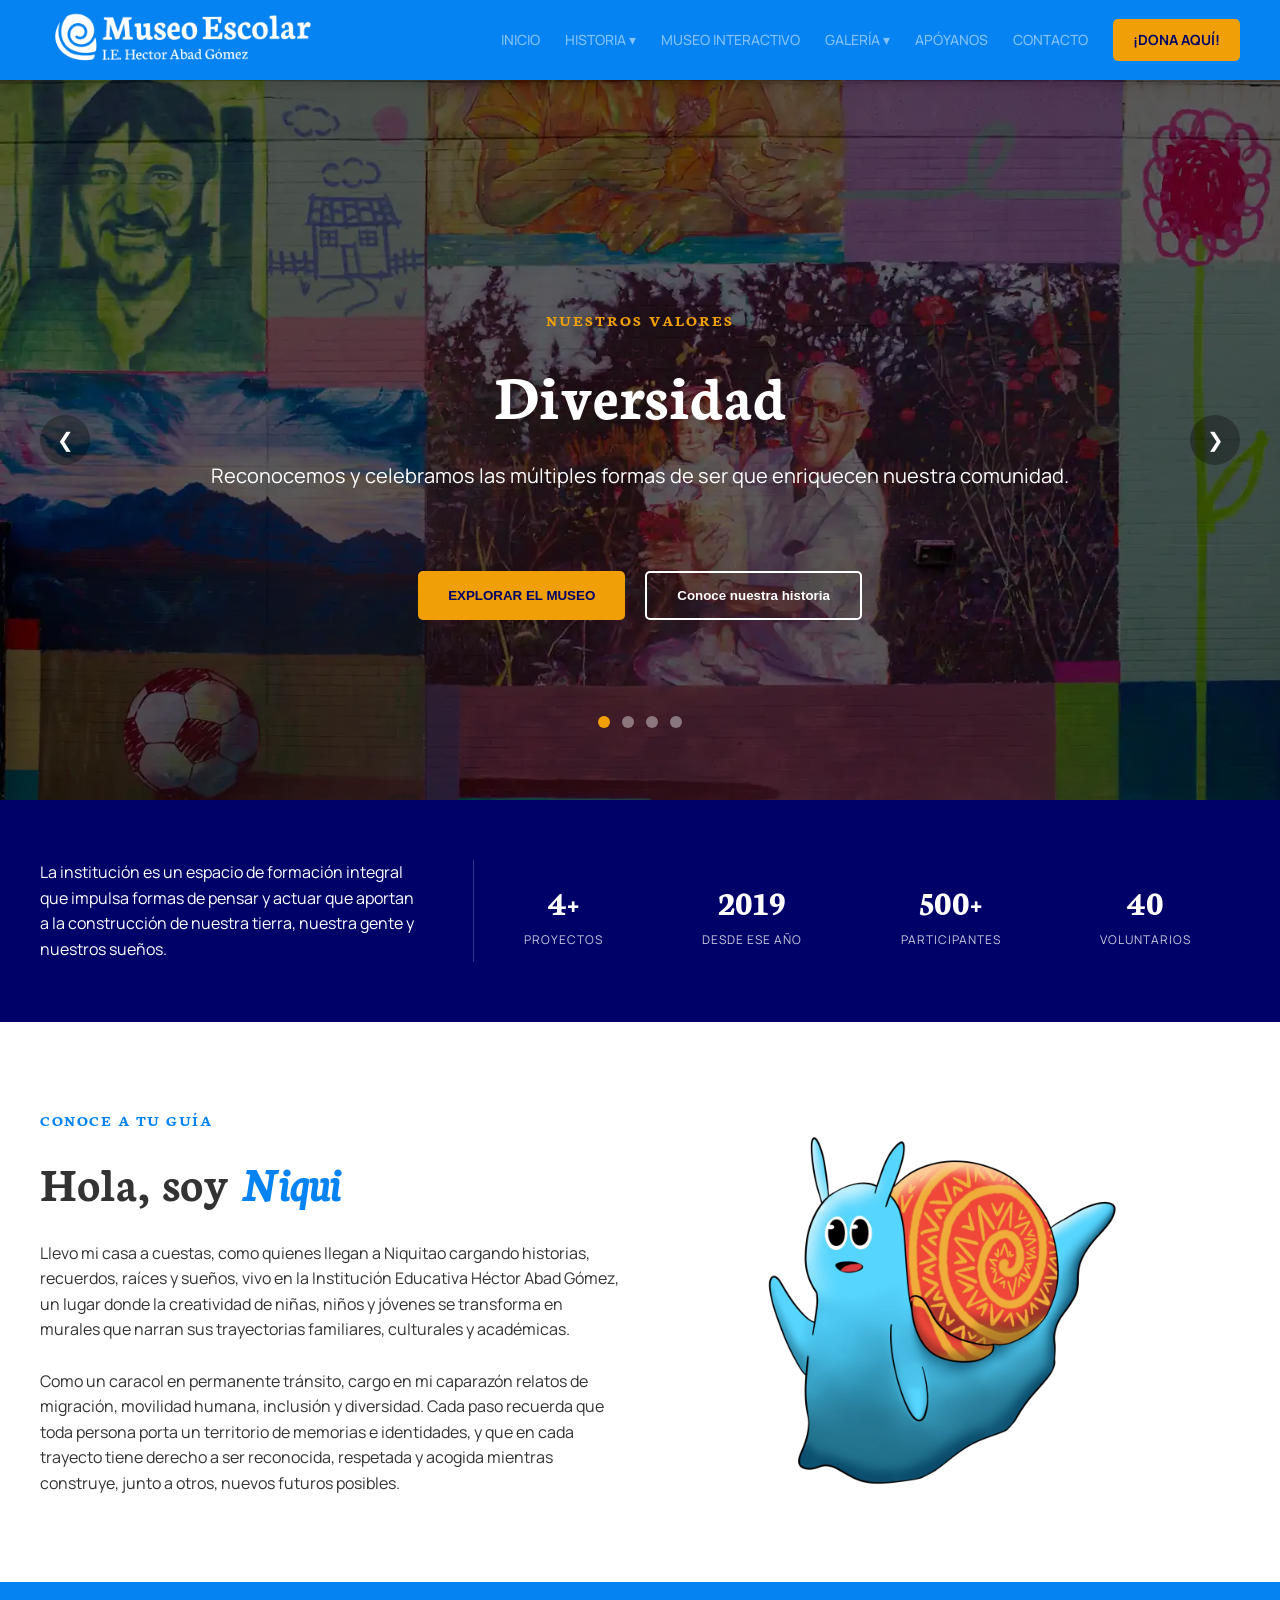
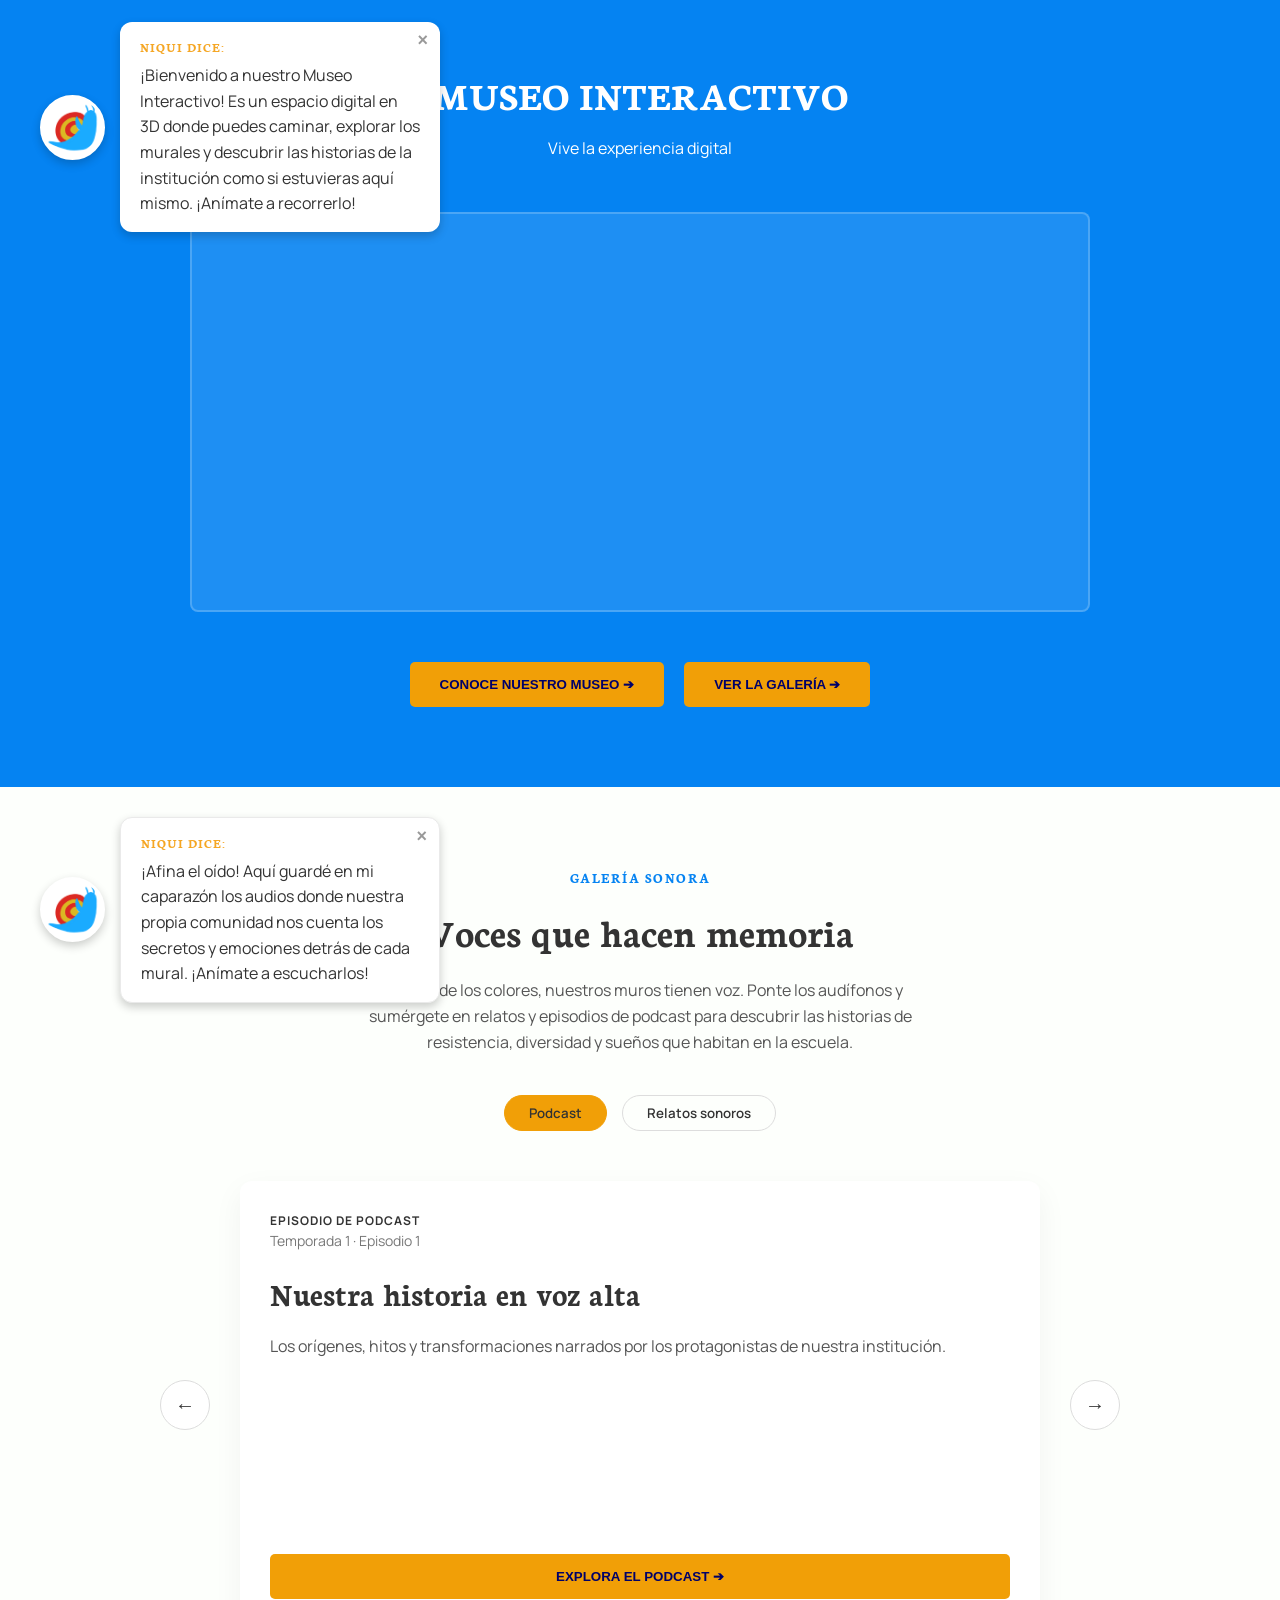
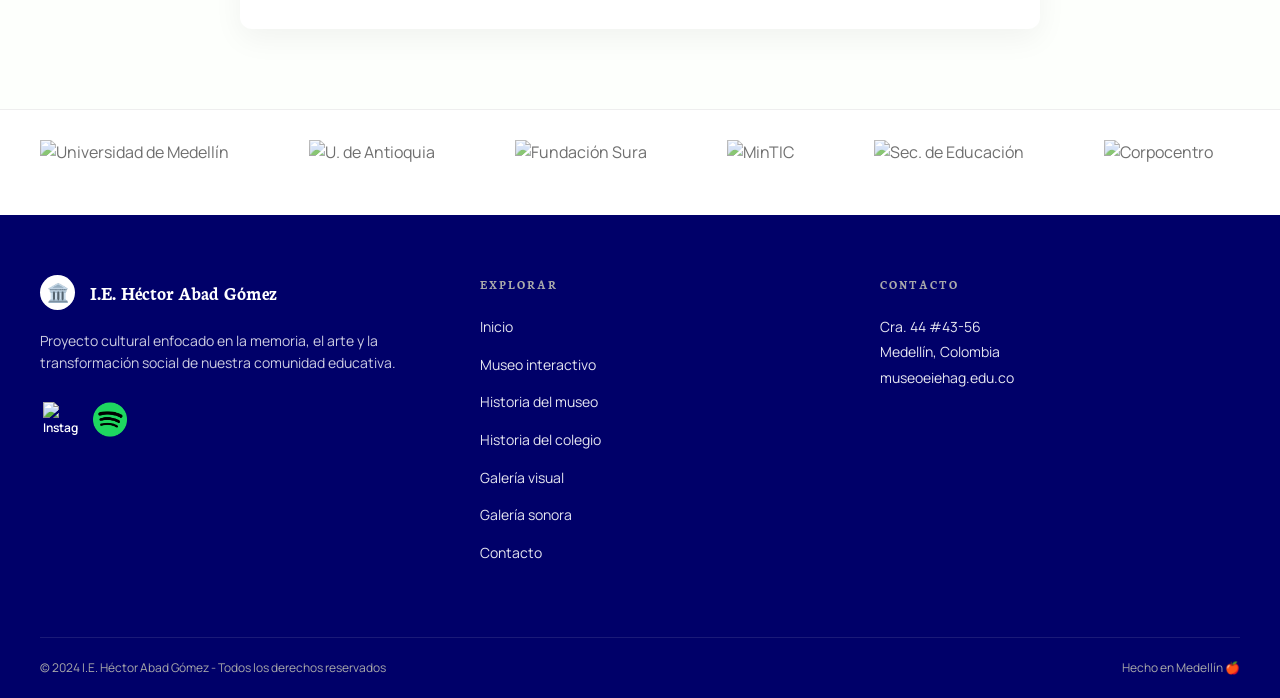
==== commit 4cd38c08: "Correcciones generales Correcciones generales de las apginas, desde idex hasta contacto" ====
--- a/index.html
+++ b/index.html
@@ -55,42 +55,47 @@
     <!-- HERO -->
    <section class="hero" id="hero">
         
-        <div class="hero-slide active" style="background-image: linear-gradient(rgba(0, 0, 0, 0.6), rgba(0, 0, 0, 0.6)), url('https://via.placeholder.com/1920x1080?text=Fondo+1');">
+        <!-- Slide 1: Diversidad -->
+        <div class="hero-slide active" style="background-image: linear-gradient(rgba(0, 0, 0, 0.6), rgba(0, 0, 0, 0.6)), url('images/murales/diversidad/Legado-de-afecto-cuidado-y-comunidad.webp');">
             <div class="hero-content">
-                <h2>I.E. HÉCTOR ABAD GÓMEZ</h2>
-                <h1>Raíces y Sueños</h1>
-                <p>Identidad cultural y resistencia</p>
-            </div>
-        </div>
-
-        <div class="hero-slide" style="background-image: linear-gradient(rgba(0, 0, 0, 0.6), rgba(0, 0, 0, 0.6)), url('https://via.placeholder.com/1920x1080/234B75/FFFFFF?text=Fondo+2');">
+                <h2>NUESTROS VALORES</h2>
+                <h1>Diversidad</h1>
+                <p>Reconocemos y celebramos las múltiples formas de ser que enriquecen nuestra comunidad.</p>
+            </div>
+        </div>
+
+        <!-- Slide 2: Inclusión -->
+        <div class="hero-slide" style="background-image: linear-gradient(rgba(0, 0, 0, 0.6), rgba(0, 0, 0, 0.6)), url('images/murales/inclusion/Manos-que-nos-unen.webp');">
             <div class="hero-content">
-                <h2>I.E. HÉCTOR ABAD GÓMEZ</h2>
-                <h1>Memoria Viva</h1>
-                <p>Un recorrido por nuestro pasado y presente</p>
-            </div>
-        </div>
-
-        <div class="hero-slide" style="background-image: linear-gradient(rgba(0, 0, 0, 0.6), rgba(0, 0, 0, 0.6)), url('https://via.placeholder.com/1920x1080/3A6B9B/FFFFFF?text=Fondo+3');">
+                <h2>NUESTROS VALORES</h2>
+                <h1>Inclusión</h1>
+                <p>Construimos un espacio seguro y protector donde todas las voces tienen lugar.</p>
+            </div>
+        </div>
+
+        <!-- Slide 3: Migración -->
+        <div class="hero-slide" style="background-image: linear-gradient(rgba(0, 0, 0, 0.6), rgba(0, 0, 0, 0.6)), url('images/murales/migracion/Reflejos-del-ser-el-arte-de-reconocerse.webp');">
             <div class="hero-content">
-                <h2>I.E. HÉCTOR ABAD GÓMEZ</h2>
-                <h1>Voces del Mañana</h1>
-                <p>Construyendo futuro desde las aulas</p>
-            </div>
-        </div>
-
-        <div class="hero-slide" style="background-image: linear-gradient(rgba(0, 0, 0, 0.6), rgba(0, 0, 0, 0.6)), url('https://via.placeholder.com/1920x1080/FFC107/333333?text=Fondo+4');">
+                <h2>NUESTROS VALORES</h2>
+                <h1>Migración</h1>
+                <p>Acogemos las historias, raíces y saberes de quienes llegan a nuestro territorio.</p>
+            </div>
+        </div>
+
+        <!-- Slide 4: Movilidad Humana -->
+        <div class="hero-slide" style="background-image: linear-gradient(rgba(0, 0, 0, 0.6), rgba(0, 0, 0, 0.6)), url('images/murales/movilidad humana/Libertad-memoria-y-asombro.webp">
             <div class="hero-content">
-                <h2>I.E. HÉCTOR ABAD GÓMEZ</h2>
-                <h1>Arte y Transformación</h1>
-                <p>Nuestra comunidad en movimiento</p>
+                <h2>NUESTROS VALORES</h2>
+                <h1>Movilidad humana</h1>
+                <p>Abrazamos el tránsito de las personas como una oportunidad para tejer nuevos vínculos.</p>
             </div>
         </div>
 
        <div class="hero-buttons">
-            <button class="btn-primary">EXPLORAR EL MUSEO</button>
+            <button class="btn-primary" onclick="window.location.href='galeria-visual.html'">EXPLORAR EL MUSEO</button>
             <button class="btn-secondary" onclick="window.location.href='historia-museo.html'">Conoce nuestra historia</button>
         </div>
+        
         <button class="hero-nav prev-hero">❮</button>
         <button class="hero-nav next-hero">❯</button>
         
@@ -151,17 +156,16 @@
             <div class="niqui-tooltip">
                 <button class="close-btn" id="closeNiqui">&times;</button>
                 <h5>NIQUI DICE:</h5>
-                <p>¡Esta es la entrada al Museo Interactivo! Aquí tienes una vista de las salas que puedes explorar. Cada sala guarda historias únicas que te esperan .</p>
+                <p>¡Bienvenido a nuestro Museo Interactivo! Es un espacio digital en 3D donde puedes caminar, explorar los murales y descubrir las historias de la institución como si estuvieras aquí mismo. ¡Anímate a recorrerlo!</p>
             </div>
         </div>
 
         <h2>MUSEO INTERACTIVO</h2>
-        <p>Descubre nuestras salas</p>
+        <p>Vive la experiencia digital</p>
         
         <div class="cards-container">
-            <div class="card"></div>
-            <div class="card"></div>
-            <div class="card"></div>
+            <!-- Solo dejamos un 'card' grande para el render principal -->
+            <div class="card" style="width: 100%; max-width: 900px; height: 400px; background-image: url('images/Inicio-Museo-Interactivo.webp');"></div>
         </div>
 
        <div class="interactive-buttons">
@@ -179,13 +183,13 @@
             <div class="niqui-tooltip">
                 <button class="close-btn" id="closeNiquiGallery">&times;</button>
                 <h5>NIQUI DICE:</h5>
-                <p>¡Bienvenido a la galería sonora! Aquí podrás encontrar relatos sonoros y podcast de los murales.</p>
+                <p>¡Afina el oído! Aquí guardé en mi caparazón los audios donde nuestra propia comunidad nos cuenta los secretos y emociones detrás de cada mural. ¡Anímate a escucharlos!</p>
             </div>
         </div>
 
         <h4 class="subtitle">GALERÍA SONORA</h4>
-        <h2>Explora nuestro museo</h2>
-        <p class="description">Cada sala es una ventana hacia la memoria colectiva y los sueños de nuestra comunidad educativa.</p>
+        <h2>Voces que hacen memoria</h2>
+        <p class="description">Más allá de los colores, nuestros muros tienen voz. Ponte los audífonos y sumérgete en relatos y episodios de podcast para descubrir las historias de resistencia, diversidad y sueños que habitan en la escuela.</p>
         
         <!-- Botones de filtro -->
         <div class="gallery-filters">
@@ -281,10 +285,15 @@
                 </div>
                 <p>Proyecto cultural enfocado en la memoria, el arte y la transformación social de nuestra comunidad educativa.</p>
                 <div class="social-links">
-                    <a href="#">IG</a>
-                    <a href="#">TK</a>
-                    <a href="#">YT</a>
-                    <a href="#">SP</a>
+                    <!-- Instagram Museo -->
+                    <a href="https://www.instagram.com/museoescolarhag_/" target="_blank" rel="noopener noreferrer" style="border: none; background: transparent; padding: 0;">
+                        <img src="images/instagram-icon.png" alt="Instagram Museo Escolar" style="width: 35px; height: 35px; object-fit: contain; transition: transform 0.2s ease;" onmouseover="this.style.transform='scale(1.1)'" onmouseout="this.style.transform='scale(1)'">
+                    </a>
+                    
+                    <!-- Spotify Extramural -->
+                    <a href="https://open.spotify.com/show/0t5j8xwTU0EZu17c2sRldK" target="_blank" rel="noopener noreferrer" style="border: none; background: transparent; padding: 0;">
+                        <img src="images/Spotify_icon.png" alt="Podcast Extramural en Spotify" style="width: 35px; height: 35px; object-fit: contain; transition: transform 0.2s ease;" onmouseover="this.style.transform='scale(1.1)'" onmouseout="this.style.transform='scale(1)'">
+                    </a>
                 </div>
             </div>
 
@@ -297,7 +306,7 @@
                     <li><a href="historia-colegio.html">Historia del colegio</a></li>
                     <li><a href="galeria-visual.html">Galería visual</a></li>
                     <li><a href="galeria-sonora.html">Galería sonora</a></li>
-                    <li><a href="#">Contacto</a></li>
+                    <li><a href="contacto.html">Contacto</a></li>
                 </ul>
             </div>
 
--- a/styles.css
+++ b/styles.css
@@ -1,10 +1,10 @@
 :root {
-    --primary-blue: #3A6B9B;
-    --dark-blue: #234B75;
-    --accent-yellow: #FFC107;
+    --primary-blue: #0583F2;
+    --dark-blue: #000069;
+    --accent-yellow: #F19F07;
     --text-dark: #333333;
-    --text-light: #FFFFFF;
-    --bg-light: #F9F9F9;
+    --text-light: #FDFFFC;
+    --bg-light: #FDFFFC;
     --font-main: 'Manrope', sans-serif;
     --font-headings: 'Neuton', serif;
 }
@@ -1032,6 +1032,21 @@
     margin-top: -40px;
 }
 
+/* Efectos para la línea de tiempo interactiva */
+.moment-item .timeline-content {
+    transition: transform 0.3s ease, box-shadow 0.3s ease;
+}
+.moment-item .timeline-content:hover {
+    transform: translateY(-5px);
+    box-shadow: 0 8px 25px rgba(0,0,0,0.15);
+}
+
+/* Modal solo de texto para la historia */
+.text-only-modal {
+    max-width: 800px !important;
+    margin: 0 auto;
+}
+
 .niqui-dialogue-container-right {
     display: flex;
     align-items: center;
@@ -1260,7 +1275,7 @@
 .mural-item img {
     width: 100%;
     height: 100%;
-    object-fit: cover;
+    object-fit: none;
     display: block;
     transition: transform 0.3s ease;
 }
@@ -1272,6 +1287,25 @@
 
 .mural-item:hover img {
     transform: scale(1.05);
+}
+.mural-title-overlay {
+    position: absolute;
+    bottom: 0;
+    left: 0;
+    width: 100%;
+    background: linear-gradient(to top, rgba(0,0,0,0.85) 0%, rgba(0,0,0,0) 100%);
+    color: white;
+    padding: 20px 15px 10px 15px;
+    font-family: var(--font-headings);
+    font-size: 1.1rem;
+    font-weight: 500;
+    text-align: left;
+    transform: translateY(100%);
+    transition: transform 0.3s ease;
+}
+
+.mural-item:hover .mural-title-overlay {
+    transform: translateY(0);
 }
 
 .mural-modal {
@@ -1323,14 +1357,31 @@
 
 .modal-image {
     flex: 1.5;
-    background-color: #eee;
+    display: flex;
+    align-items: center;
+    justify-content: center;
+    padding: 20px;
 }
 
 .modal-image img {
     width: 100%;
     height: 100%;
-    object-fit: cover;
+    object-fit: contain; /* Esta es la clave para que NO se corte la imagen */
     display: block;
+}
+.modal-author {
+    font-family: var(--font-main);
+    font-size: 1rem;
+    color: #777;
+    margin-top: 0px; 
+    margin-bottom: 20px;
+    font-style: italic;
+}
+
+.modal-author strong {
+    color: var(--primary-blue);
+    font-style: normal;
+    font-weight: 700;
 }
 
 .modal-text {
@@ -2120,6 +2171,94 @@
     height: 650px;
     border: none;
 }
+/* =========================================
+   ESTILOS DEL FORMULARIO DE CONTACTO
+   ========================================= */
+.contact-form-card form {
+    display: flex;
+    flex-direction: column;
+    gap: 20px;
+    margin-top: 10px;
+}
+
+.form-row {
+    display: flex;
+    gap: 20px;
+}
+
+.form-group {
+    display: flex;
+    flex-direction: column;
+    flex: 1;
+}
+
+.form-group label {
+    font-family: var(--font-main);
+    font-size: 0.8rem;
+    font-weight: 800;
+    color: #8899a6;
+    letter-spacing: 1px;
+    margin-bottom: 8px;
+}
+
+.form-group input,
+.form-group textarea {
+    font-family: var(--font-main);
+    font-size: 1rem;
+    color: var(--text-dark);
+    padding: 14px 16px;
+    border: 1px solid #e2e8f0;
+    border-radius: 8px;
+    background-color: #f8fafc;
+    outline: none;
+    transition: border-color 0.3s ease, background-color 0.3s ease, box-shadow 0.3s ease;
+    width: 100%;
+    box-sizing: border-box;
+}
+
+/* Al hacer clic en un campo (focus) */
+.form-group input:focus,
+.form-group textarea:focus {
+    border-color: var(--primary-blue);
+    background-color: #ffffff;
+    box-shadow: 0 0 0 3px rgba(5, 131, 242, 0.1);
+}
+
+.form-group textarea {
+    resize: vertical;
+    min-height: 120px;
+}
+
+.btn-send-message {
+    background-color: var(--accent-yellow);
+    color: var(--dark-blue);
+    font-family: var(--font-main);
+    font-weight: 800;
+    font-size: 1rem;
+    padding: 16px 24px;
+    border: none;
+    border-radius: 8px;
+    cursor: pointer;
+    display: inline-flex;
+    align-items: center;
+    justify-content: center;
+    transition: transform 0.2s ease, background-color 0.2s ease;
+    margin-top: 10px;
+    width: 100%;
+}
+
+.btn-send-message:hover {
+    transform: scale(1.02);
+    background-color: #e09306;
+}
+
+/* Adaptación responsive para celulares */
+@media (max-width: 600px) {
+    .form-row {
+        flex-direction: column;
+        gap: 20px;
+    }
+}
 
 /* Adaptación responsive para la página de contacto */
 @media (max-width: 900px) {
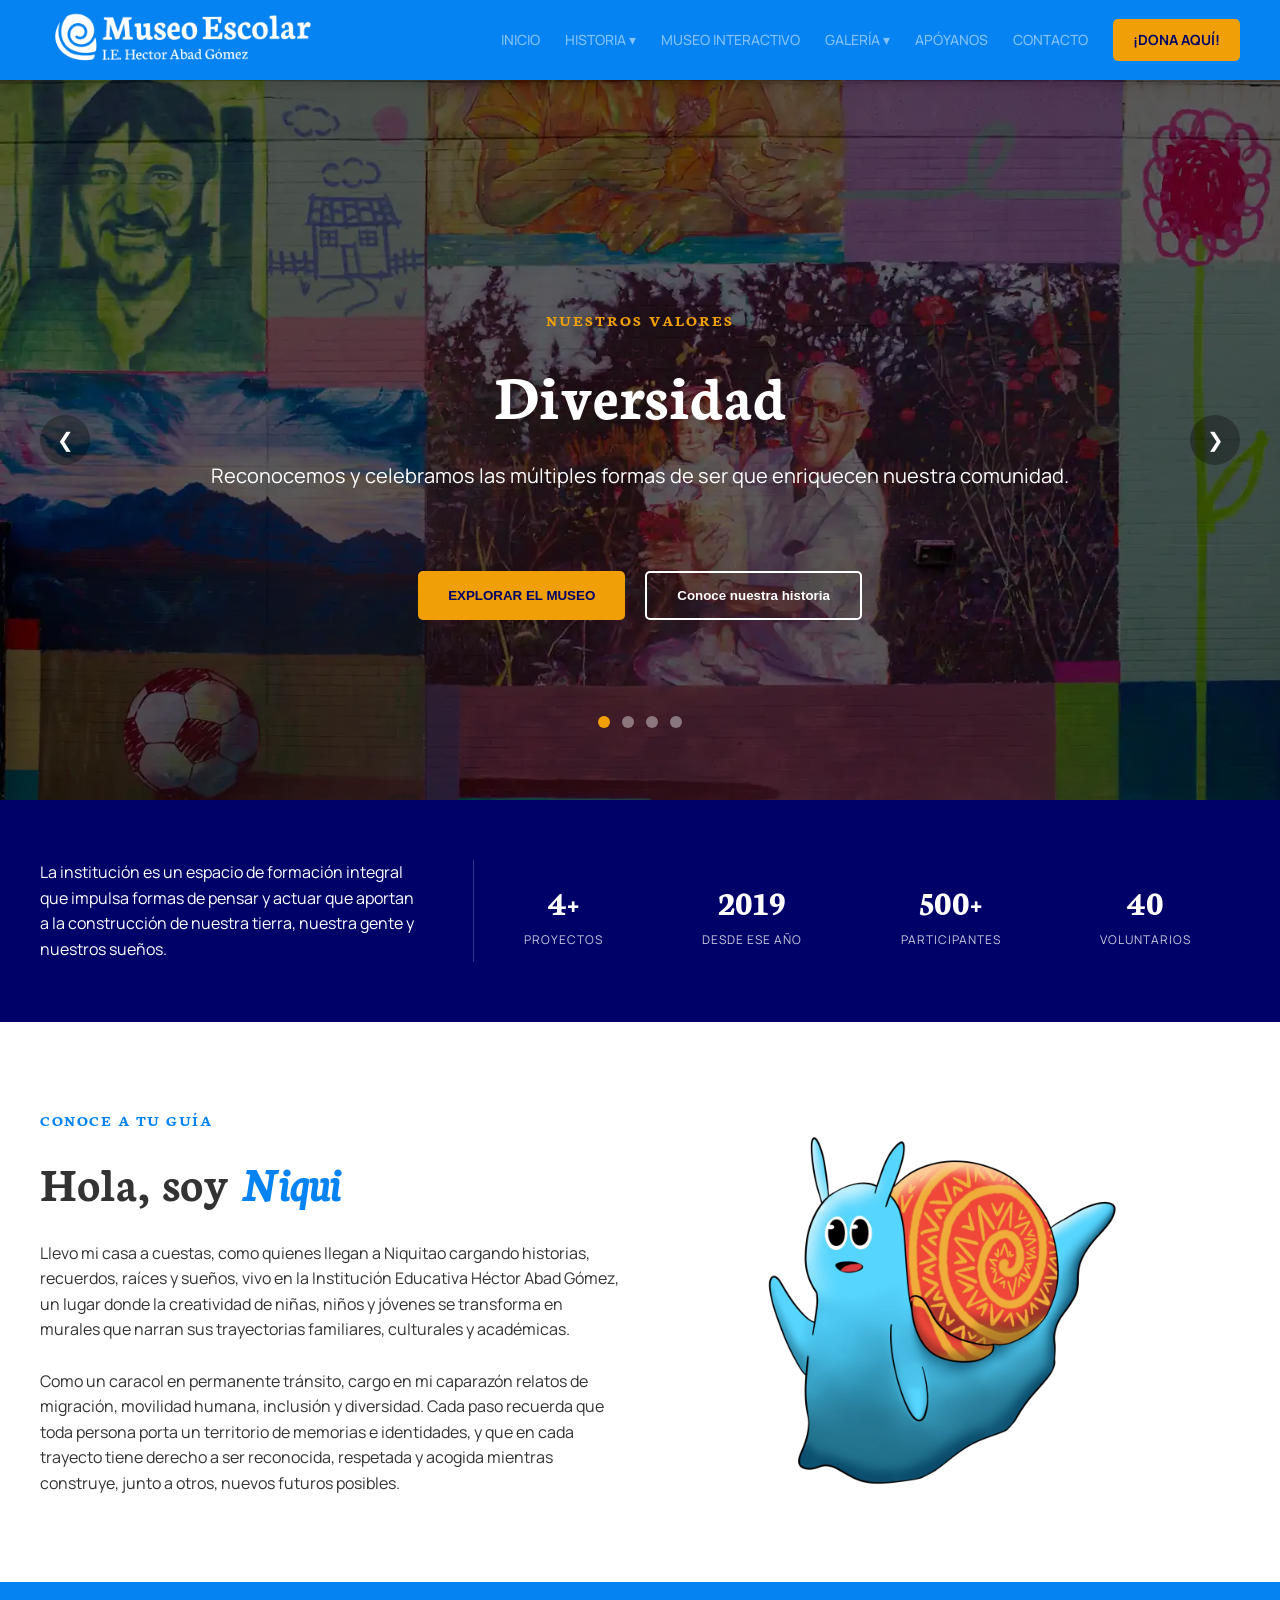
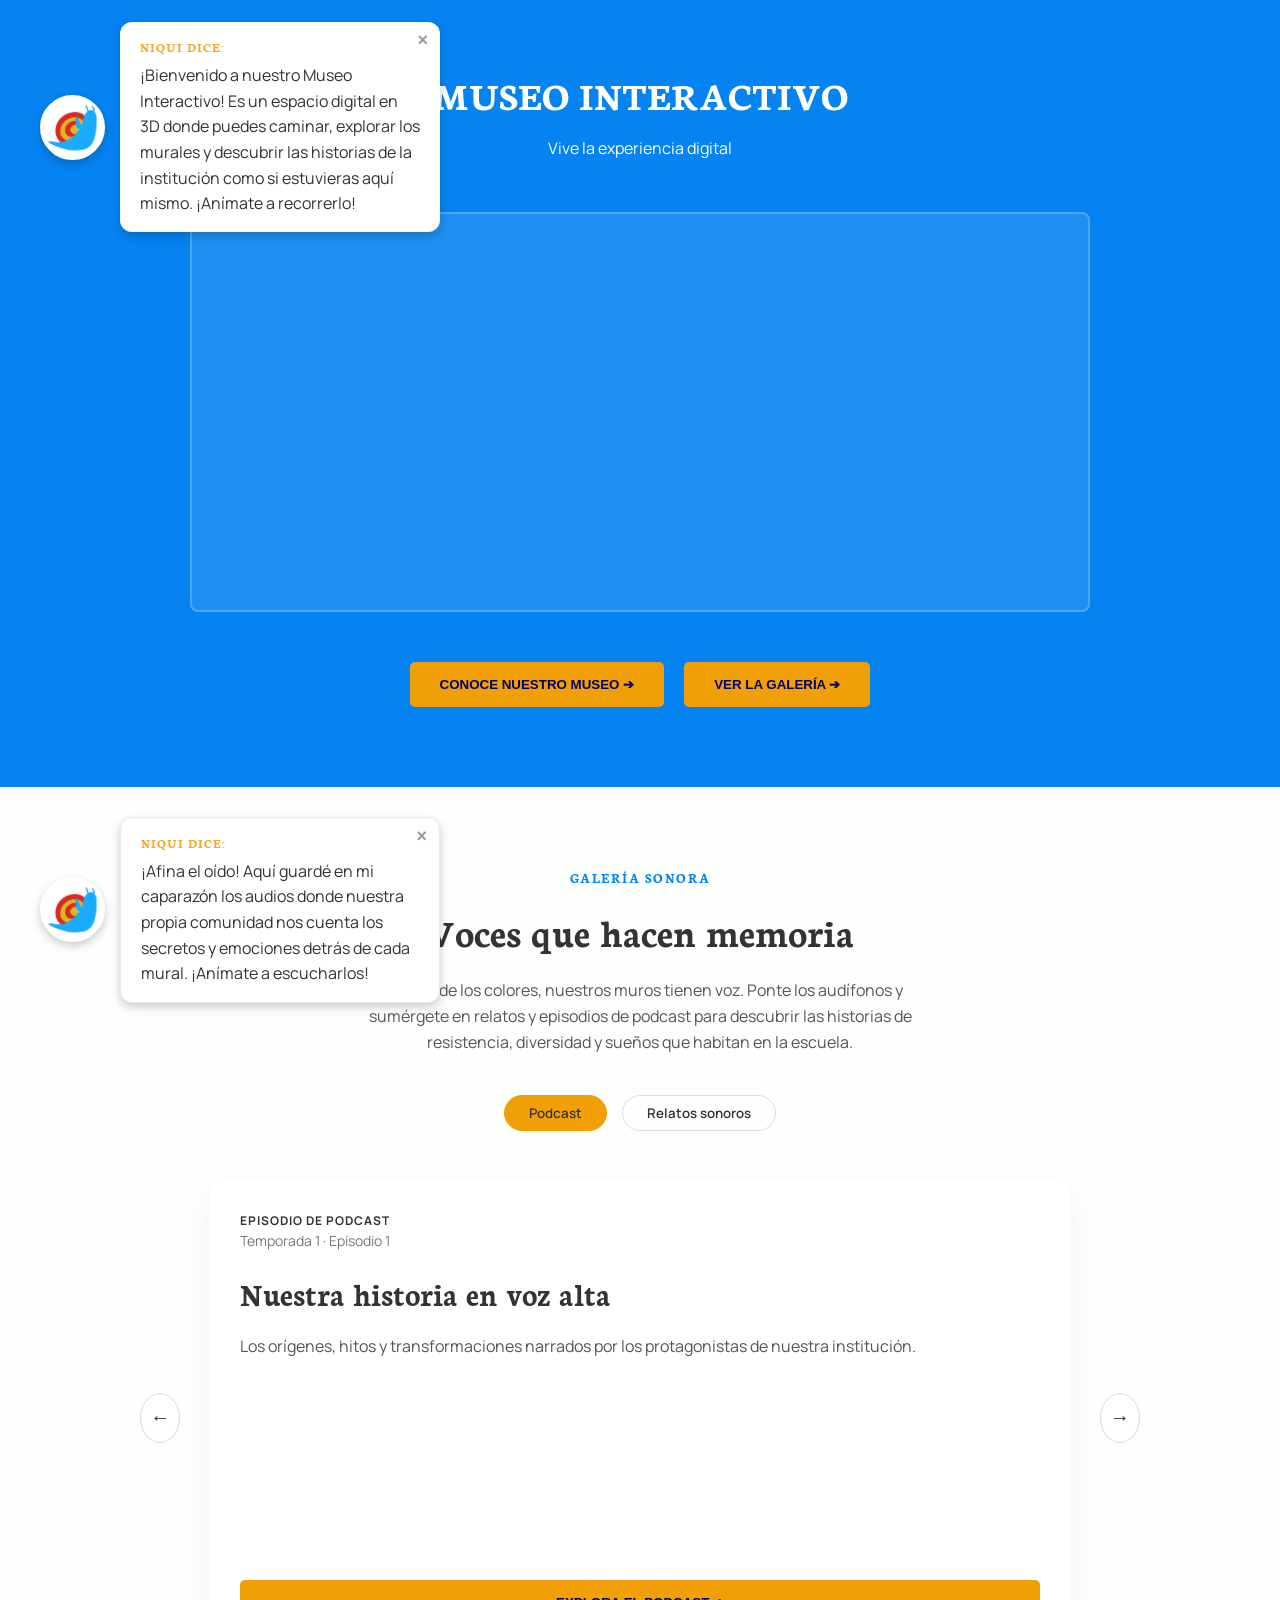
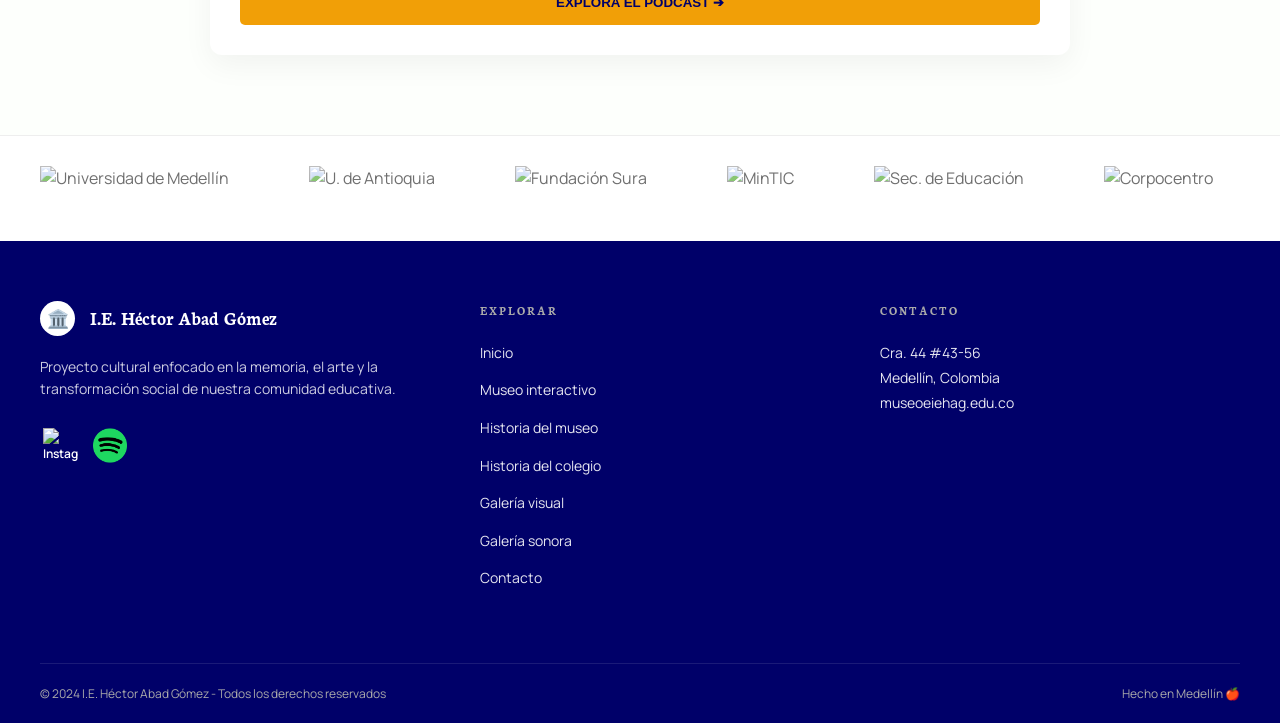
==== commit bcff39fb: "Correcciones generales 2 Moví algunas cosas del menu, agregué los relatos sonoros como podcast, camb" ====
--- a/index.html
+++ b/index.html
@@ -212,35 +212,24 @@
                         <div class="podcast-box" style="padding: 0; background: none; margin-bottom: 20px;">
                             <iframe style="border-radius:12px" src="https://open.spotify.com/embed/episode/5rFumRE30o2RvPJRMm4hQp?utm_source=generator" width="100%" height="152" frameBorder="0" allowfullscreen="" allow="autoplay; clipboard-write; encrypted-media; fullscreen; picture-in-picture" loading="lazy"></iframe>
                         </div>
-                        <button class="btn-primary w-full" onclick="window.location.href='galeria-sonora.html'">EXPLORA EL PODCAST ➔</button>
+                        <button class="btn-primary w-full" onclick="window.location.href='galeria-sonora.html#seccion-podcast'">EXPLORA EL PODCAST ➔</button>
                     </div>
                 </article>
 
-                <!-- Panel 2: Relatos Sonoros (Reproducible) -->
+               <!-- Panel 2: Relatos Sonoros (Reproducible) -->
                 <article class="gallery-card sound-panel relato-card" id="panel-relatos" style="display: none;">
-                    <div class="card-image-wrapper">
-                        <div class="card-image" style="background-image: url('https://via.placeholder.com/400x500?text=Relato+1');"></div>
-                    </div>
-                    <div class="card-content" style="text-align: left;">
+                    <div class="card-content" style="flex: 1; padding: 30px; text-align: left;">
                         <span class="card-category">RELATO SONORO</span>
-                        <span class="card-meta">EP 01 · JUNIO 2024</span>
+                        <span class="card-meta">Relato sonoro #1</span>
                         <h3>La memoria del barrio</h3>
-                        <p class="card-text">Mural "Las Alas del Barrio" · Colectivo Arte</p>
-                        
-                        <div class="podcast-box">
-                            <span class="podcast-label">AUDIO DEL RELATO</span>
-                            <div class="podcast-info" style="display: flex; align-items: center; gap: 15px;">
-                                <div class="podcast-icon">🎧</div>
-                                <div class="podcast-details" style="flex: 1;">
-                                    <h4>La memoria del barrio</h4>
-                                    <p>1:23 min · Identidad y raíces</p>
-                                </div>
-                                <!-- Elementos de audio y botón enlazados al script -->
-                                <audio class="relato-audio" src="tu-audio-1.mp3"></audio>
-                                <button class="play-audio-btn" style="width: 40px; height: 40px; border-radius: 50%; background-color: #E05D2A; color: white; border: none; cursor: pointer; display: flex; align-items: center; justify-content: center; font-size: 16px;">▶</button>
-                            </div>
+                        <p class="card-text" style="margin-bottom: 15px;">Este entrañable relato se sitúa en una esquina específica del barrio, bajo un árbol de mango que parece cantar, donde habita la abuela Rosa.</p>
+        
+                     <!-- REPRODUCTOR DE SPOTIFY PARA EL RELATO -->
+                        <div class="podcast-box" style="padding: 0; background: none; margin-bottom: 20px;">
+                            <iframe style="border-radius:12px" src="https://open.spotify.com/embed/episode/7HbRvDzZUA1qPruCT6RTea?utm_source=generator&si=9b70d9da04494541" width="100%" height="152" frameBorder="0" allowfullscreen="" allow="autoplay; clipboard-write; encrypted-media; fullscreen; picture-in-picture" loading="lazy"></iframe>
                         </div>
-                        <button class="btn-primary w-full" onclick="window.location.href='galeria-sonora.html'">ESCUCHA EL RELATO ➔</button>
+        
+                        <button class="btn-primary w-full" onclick="window.location.href='galeria-sonora.html#seccion-relatos'">EXPLORA LOS RELATOS ➔</button>
                     </div>
                 </article>
             </div>
--- a/styles.css
+++ b/styles.css
@@ -426,6 +426,7 @@
     border: 2px solid rgba(255,255,255,0.2);
     background-image: url('https://via.placeholder.com/300x200?text=Sala');
     background-size: cover;
+    background-position: center; 
     cursor: pointer;
     transition: transform 0.3s ease, box-shadow 0.3s ease;
 }
@@ -678,6 +679,48 @@
 .dot.active {
     background-color: var(--accent-yellow);
 }
+
+.carousel-track {
+    display: grid !important;
+    grid-template-columns: 1fr;
+    align-items: stretch;
+}
+
+
+.gallery-card.sound-panel {
+    grid-row: 1;
+    grid-column: 1;
+    display: flex !important; 
+    visibility: hidden;
+    opacity: 0;
+    pointer-events: none;
+    transition: opacity 0.3s ease; 
+    width: 100%;
+    
+
+    padding: 0 !important; 
+    align-items: stretch !important;
+    min-height: auto !important; 
+}
+
+.gallery-card.sound-panel.active {
+    visibility: visible;
+    opacity: 1;
+    pointer-events: auto;
+}
+
+
+.gallery-card.sound-panel .card-content {
+    display: flex;
+    flex-direction: column;
+    justify-content: flex-start !important; 
+    height: 100%;
+}
+
+.gallery-card.sound-panel .podcast-box {
+    margin-top: auto; 
+}
+
 
 /* =========================================
    ALIADOS & FOOTER
@@ -1169,6 +1212,9 @@
         margin-bottom: 0 !important;
         padding: 0 20px;
     }
+    .hero-nav {
+        display: none !important;
+    }
     .hero-content h2 { font-size: 14px; }
     .hero-content h1 { font-size: 32px; line-height: 1.2; }
     .hero-content p { font-size: 16px; }
@@ -1216,7 +1262,7 @@
     .page-niqui-container { margin-top: -20px; }
 
     .cards-container { flex-direction: column; align-items: center; }
-    .card { width: 100%; max-width: 320px; }
+    .card { width: 100%; max-width: 320px; height: 220px !important; }
     .interactive-buttons { flex-direction: column; width: 100%; }
 
     .gallery-card { flex-direction: column; width: 100%; }
@@ -1637,6 +1683,10 @@
     background-color: #c94f1f;
     transform: scale(1.05);
 }
+#seccion-podcast,
+#seccion-relatos {
+    scroll-margin-top: 100px;
+}
 
 @media (max-width: 600px) {
     .relato-card {
@@ -1682,7 +1732,7 @@
 
 .podcast-content-col {
     width: 100%;
-    max-width: 750px;
+    max-width: 900px;
 }
 
 .episode-indicator {
@@ -2275,3 +2325,31 @@
         height: 700px;
     }
 }
+
+@media (max-width: 768px) {
+    /* Permitir que los elementos se acomoden en varias líneas */
+    .podcast-carousel-wrapper {
+        flex-wrap: wrap;
+        justify-content: center;
+        padding: 15px 10px !important;
+    }
+    
+    /* Obligar al reproductor de Spotify a ponerse arriba y tomar TODO el ancho */
+    .podcast-carousel-track {
+        order: -1; 
+        min-width: 100%; 
+        flex: none;
+        margin-bottom: 10px;
+    }
+
+    /* Mostrar las flechas debajo con un buen tamaño para los dedos */
+    .podcast-carousel-wrapper .carousel-nav {
+        display: flex !important;
+        align-items: center;
+        justify-content: center;
+        width: 40px;
+        height: 40px;
+        margin: 0 15px; /* Separación entre la flecha izquierda y derecha */
+        font-size: 18px;
+    }
+}
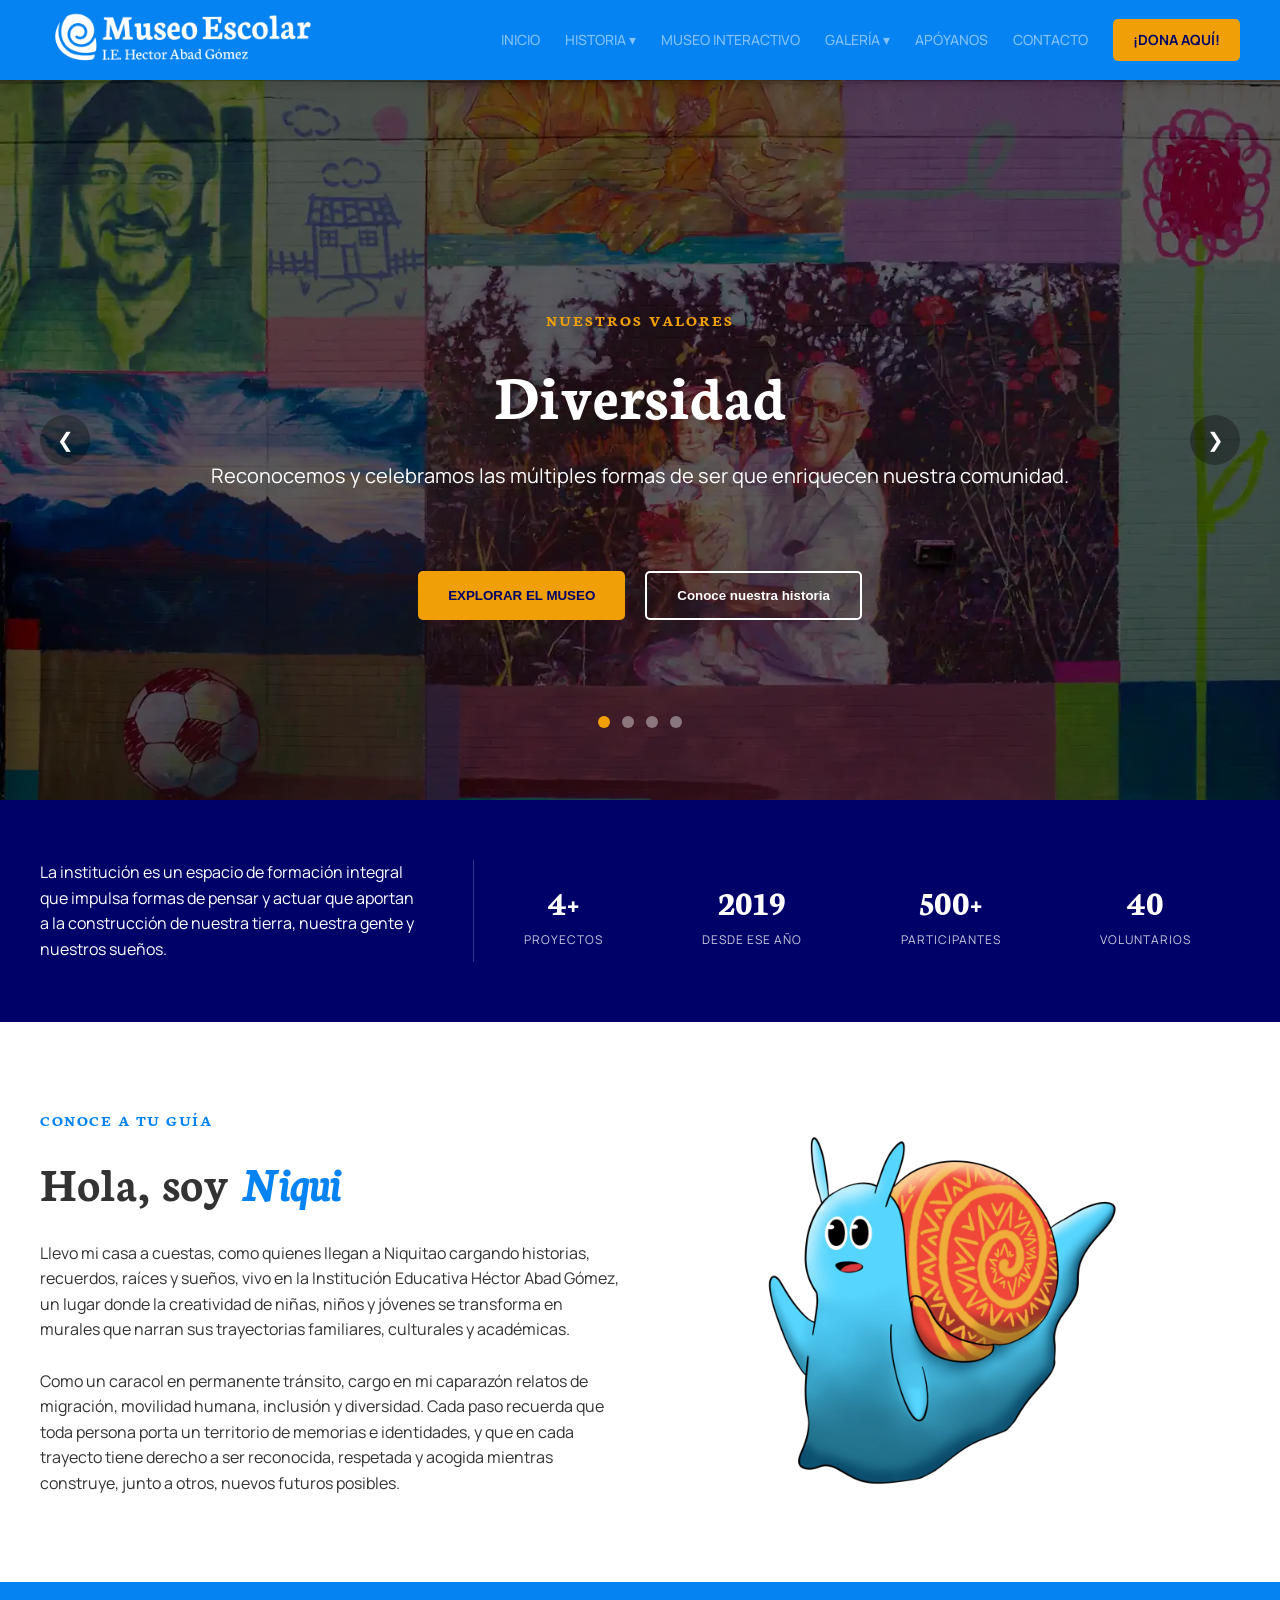
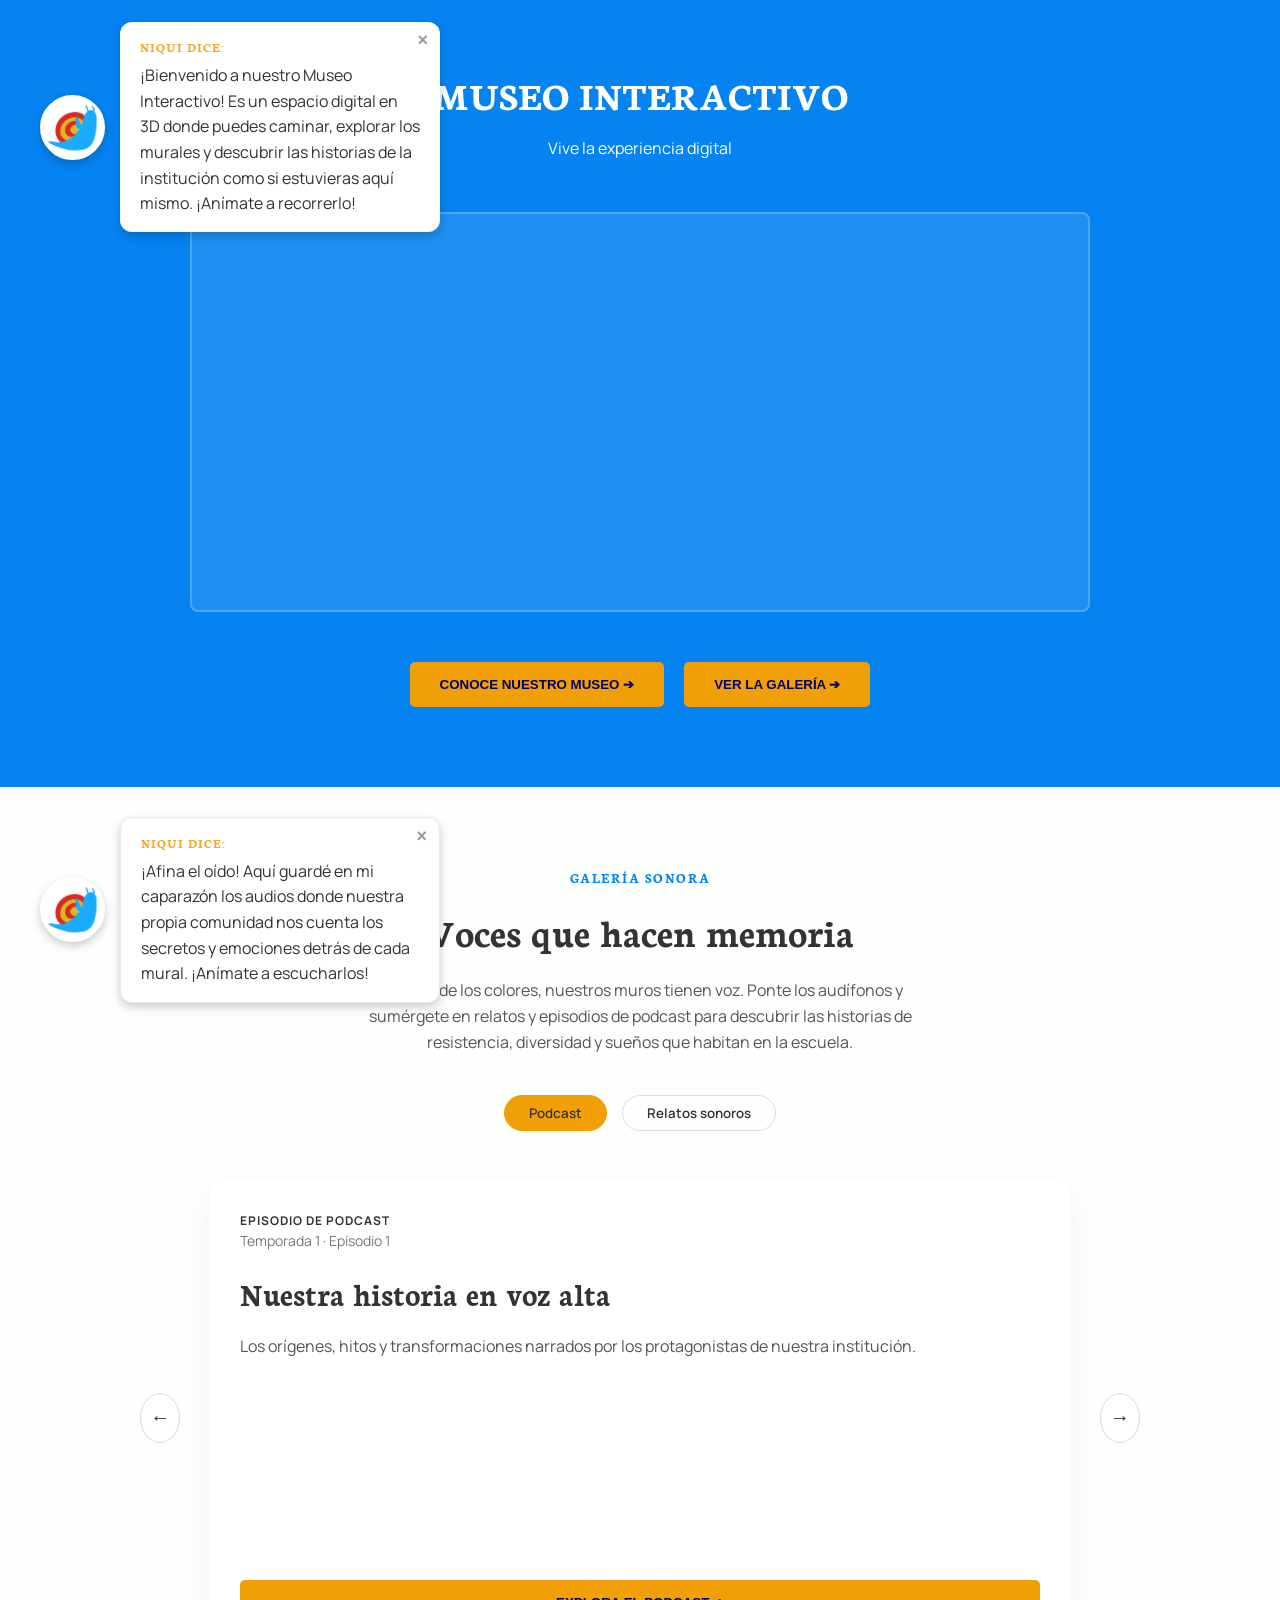
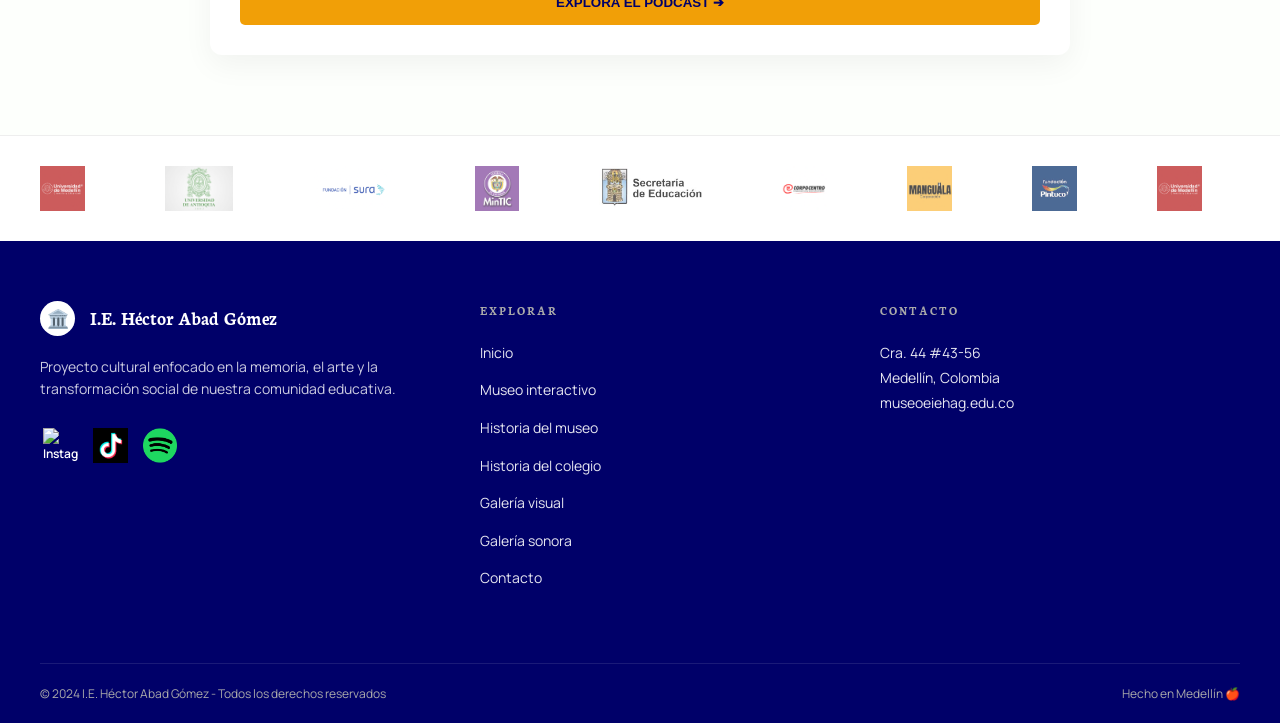
==== commit a67f4d6d: "Todas las correcciones de la profe pidio Fotos en la seccion historia del colegio, puesto el tiktok," ====
--- a/index.html
+++ b/index.html
@@ -241,24 +241,24 @@
     <div class="partners-carousel-section">
         <div class="partners-track">
             <!-- Grupo 1 de Logos (Placeholders) -->
-            <div class="partner-slide"><img src="https://via.placeholder.com/150x50?text=U.+de+Medellín" alt="Universidad de Medellín"></div>
-            <div class="partner-slide"><img src="https://via.placeholder.com/150x50?text=U.+de+Antioquia" alt="U. de Antioquia"></div>
-            <div class="partner-slide"><img src="https://via.placeholder.com/150x50?text=Fundación+Sura" alt="Fundación Sura"></div>
-            <div class="partner-slide"><img src="https://via.placeholder.com/150x50?text=MinTIC" alt="MinTIC"></div>
-            <div class="partner-slide"><img src="https://via.placeholder.com/150x50?text=Sec.+Educación" alt="Sec. de Educación"></div>
-            <div class="partner-slide"><img src="https://via.placeholder.com/150x50?text=Corpocentro" alt="Corpocentro"></div>
-            <div class="partner-slide"><img src="https://via.placeholder.com/150x50?text=Manguaba" alt="Manguaba"></div>
-            <div class="partner-slide"><img src="https://via.placeholder.com/150x50?text=Fund.+PINTUCO" alt="Fund. PINTUCO"></div>
-
-            <!-- Grupo 2 duplicado (Esencial para crear el efecto infinito sin saltos) -->
-            <div class="partner-slide"><img src="https://via.placeholder.com/150x50?text=U.+de+Medellín" alt="Universidad de Medellín"></div>
-            <div class="partner-slide"><img src="https://via.placeholder.com/150x50?text=U.+de+Antioquia" alt="U. de Antioquia"></div>
-            <div class="partner-slide"><img src="https://via.placeholder.com/150x50?text=Fundación+Sura" alt="Fundación Sura"></div>
-            <div class="partner-slide"><img src="https://via.placeholder.com/150x50?text=MinTIC" alt="MinTIC"></div>
-            <div class="partner-slide"><img src="https://via.placeholder.com/150x50?text=Sec.+Educación" alt="Sec. de Educación"></div>
-            <div class="partner-slide"><img src="https://via.placeholder.com/150x50?text=Corpocentro" alt="Corpocentro"></div>
-            <div class="partner-slide"><img src="https://via.placeholder.com/150x50?text=Manguaba" alt="Manguaba"></div>
-            <div class="partner-slide"><img src="https://via.placeholder.com/150x50?text=Fund.+PINTUCO" alt="Fund. PINTUCO"></div>
+            <div class="partner-slide"><img src="images/Alianzas/UDEM.webp" alt="Universidad de Medellín"></div>
+            <div class="partner-slide"><img src="images/Alianzas/UDEA.webp" alt="U. de Antioquia"></div>
+            <div class="partner-slide"><img src="images/Alianzas/Sura.webp" alt="Fundación Sura"></div>
+            <div class="partner-slide"><img src="images/Alianzas/MinTIC.webp" alt="MinTIC"></div>
+            <div class="partner-slide"><img src="images/Alianzas/Secretaria.webp" alt="Sec. de Educación"></div>
+            <div class="partner-slide"><img src="images/Alianzas/Corpocentro.webp" alt="Corpocentro"></div>
+            <div class="partner-slide"><img src="images/Alianzas/Manguala.webp" alt="Manguaba"></div>
+            <div class="partner-slide"><img src="images/Alianzas/Pintuco.webp" alt="Fund. PINTUCO"></div>
+
+            <!-- Grupo 2 duplicado-->
+            <div class="partner-slide"><img src="images/Alianzas/UDEM.webp" alt="Universidad de Medellín"></div>
+            <div class="partner-slide"><img src="images/Alianzas/UDEA.webp" alt="U. de Antioquia"></div>
+            <div class="partner-slide"><img src="images/Alianzas/Sura.webp" alt="Fundación Sura"></div>
+            <div class="partner-slide"><img src="images/Alianzas/MinTIC.webp" alt="MinTIC"></div>
+            <div class="partner-slide"><img src="images/Alianzas/Secretaria.webp" alt="Sec. de Educación"></div>
+            <div class="partner-slide"><img src="images/Alianzas/Corpocentro.webp" alt="Corpocentro"></div>
+            <div class="partner-slide"><img src="images/Alianzas/Manguala.webp" alt="Manguaba"></div>
+            <div class="partner-slide"><img src="images/Alianzas/Pintuco.webp" alt="Fund. PINTUCO"></div>
         </div>
     </div>
 
@@ -278,7 +278,10 @@
                     <a href="https://www.instagram.com/museoescolarhag_/" target="_blank" rel="noopener noreferrer" style="border: none; background: transparent; padding: 0;">
                         <img src="images/instagram-icon.png" alt="Instagram Museo Escolar" style="width: 35px; height: 35px; object-fit: contain; transition: transform 0.2s ease;" onmouseover="this.style.transform='scale(1.1)'" onmouseout="this.style.transform='scale(1)'">
                     </a>
-                    
+                     <!-- TikTok -->
+                    <a href="https://www.tiktok.com/@ie_hectorabadgomez" target="_blank" rel="noopener noreferrer" style="border: none; background: transparent; padding: 0;">
+                        <img src="images/tiktok-icon.webp" alt="TikTok I.E. Héctor Abad Gómez" style="width: 35px; height: 35px; object-fit: contain; transition: transform 0.2s ease;" onmouseover="this.style.transform='scale(1.1)'" onmouseout="this.style.transform='scale(1)'">
+                    </a>
                     <!-- Spotify Extramural -->
                     <a href="https://open.spotify.com/show/0t5j8xwTU0EZu17c2sRldK" target="_blank" rel="noopener noreferrer" style="border: none; background: transparent; padding: 0;">
                         <img src="images/Spotify_icon.png" alt="Podcast Extramural en Spotify" style="width: 35px; height: 35px; object-fit: contain; transition: transform 0.2s ease;" onmouseover="this.style.transform='scale(1.1)'" onmouseout="this.style.transform='scale(1)'">
--- a/styles.css
+++ b/styles.css
@@ -1120,6 +1120,15 @@
     font-size: 0.9rem; 
     font-weight: 600; 
     text-transform: uppercase;
+}
+/* Forzar tamaño idéntico para todas las imágenes de la línea de tiempo */
+.timeline-image img {
+    width: 100%;
+    aspect-ratio: 4 / 3; /* Obliga a que todas las imágenes tengan la misma proporción */
+    object-fit: cover; /* Recorta el sobrante sin deformar la imagen */
+    border-radius: 12px;
+    box-shadow: 0 10px 30px rgba(0, 0, 0, 0.08); /* Sombra elegante opcional */
+    display: block;
 }
 
 /* =========================================
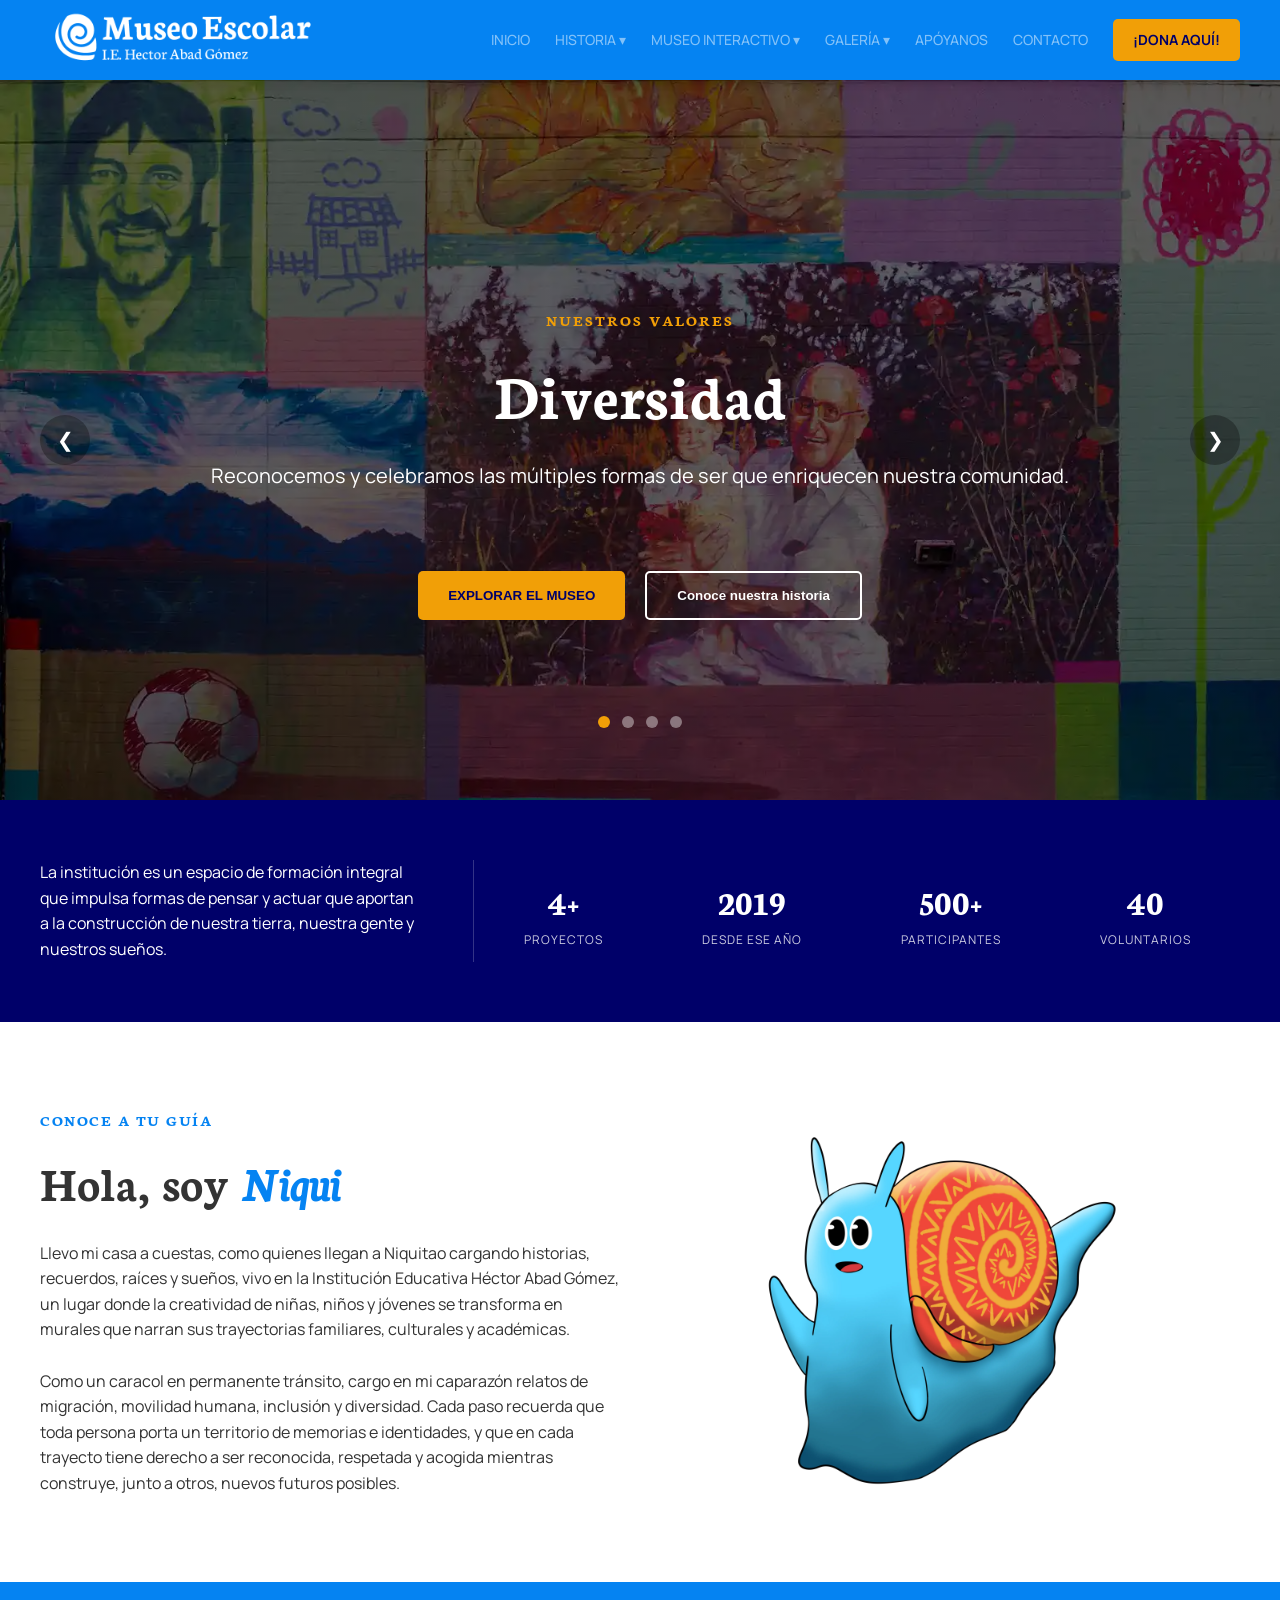
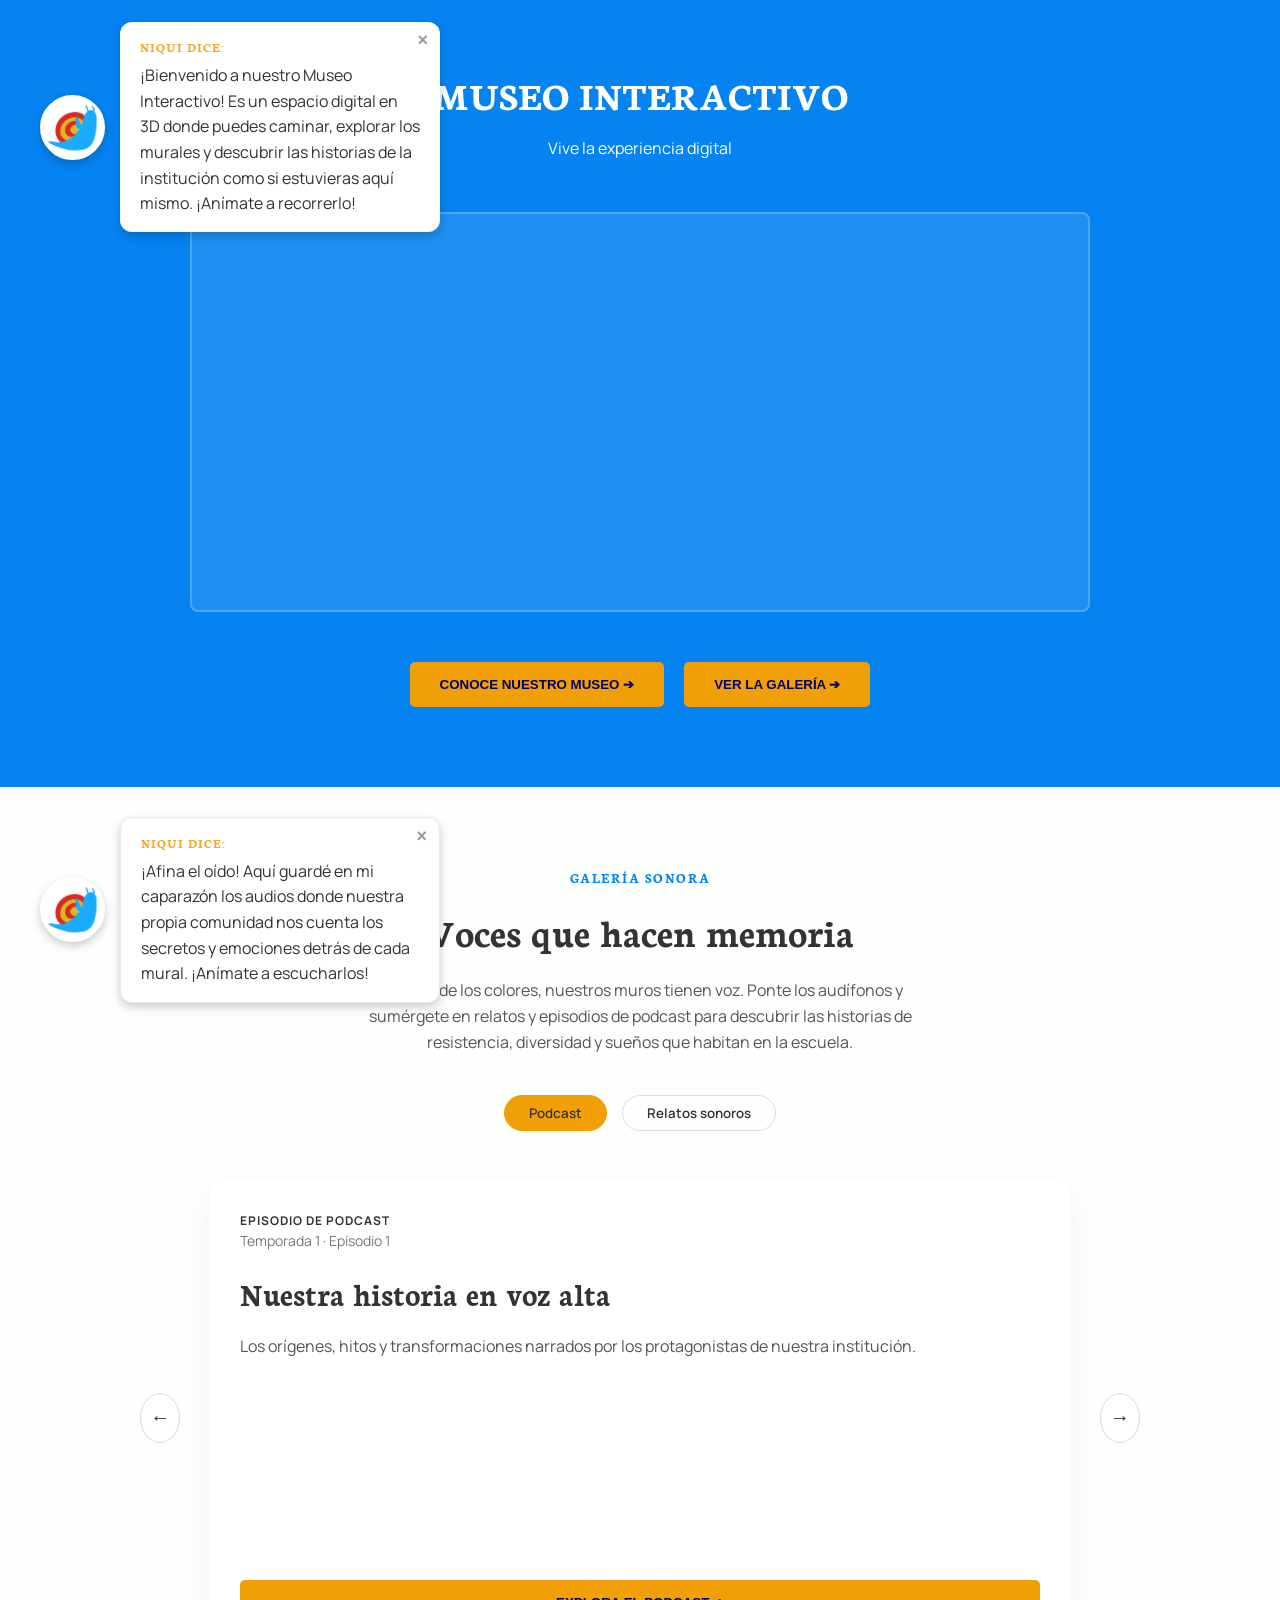
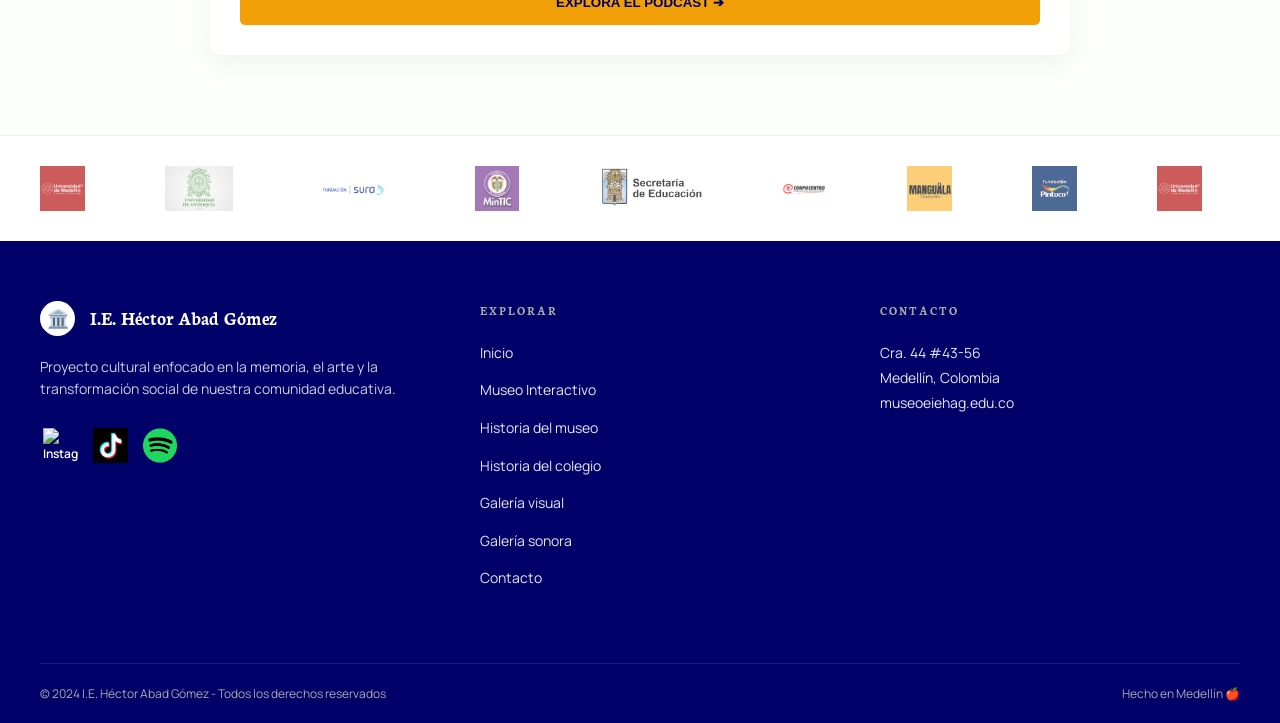
==== commit 141c4994: "Agregada nueva pagina museo Agregué el placeholder de la pagina del museo" ====
--- a/index.html
+++ b/index.html
@@ -38,7 +38,12 @@
                     <li><a href="historia-colegio.html">Historia del colegio</a></li>
                 </ul>
             </li>
-            <li><a href="#">MUSEO INTERACTIVO</a></li>
+            <li class="has-dropdown">MUSEO INTERACTIVO ▾
+                <ul class="dropdown-menu">
+                    <li><a href="museo-interactivo.html">Museo Interactivo</a></li>
+                    <li><a href="trivia.html">Trivia</a></li>
+                </ul>
+            </li>
             <li class="has-dropdown">GALERÍA ▾
                 <ul class="dropdown-menu">
                     <li><a href="galeria-visual.html">Galería Visual</a></li>
@@ -164,12 +169,12 @@
         <p>Vive la experiencia digital</p>
         
         <div class="cards-container">
-            <!-- Solo dejamos un 'card' grande para el render principal -->
+            
             <div class="card" style="width: 100%; max-width: 900px; height: 400px; background-image: url('images/Inicio-Museo-Interactivo.webp');"></div>
         </div>
 
        <div class="interactive-buttons">
-                <button class="btn-primary">CONOCE NUESTRO MUSEO ➔</button>
+                <button class="btn-primary"onclick="window.location.href='museo-interactivo.html'">CONOCE NUESTRO MUSEO ➔</button>
                 <button class="btn-primary" onclick="window.location.href='galeria-visual.html'">VER LA GALERÍA ➔</button>
         </div>
     </section>
@@ -293,7 +298,7 @@
                 <h4>EXPLORAR</h4>
                <ul>
                     <li><a href="index.html">Inicio</a></li>
-                    <li><a href="#">Museo interactivo</a></li>
+                   <li><a href="museo-interactivo.html">Museo Interactivo</a></li>
                     <li><a href="historia-museo.html">Historia del museo</a></li>
                     <li><a href="historia-colegio.html">Historia del colegio</a></li>
                     <li><a href="galeria-visual.html">Galería visual</a></li>
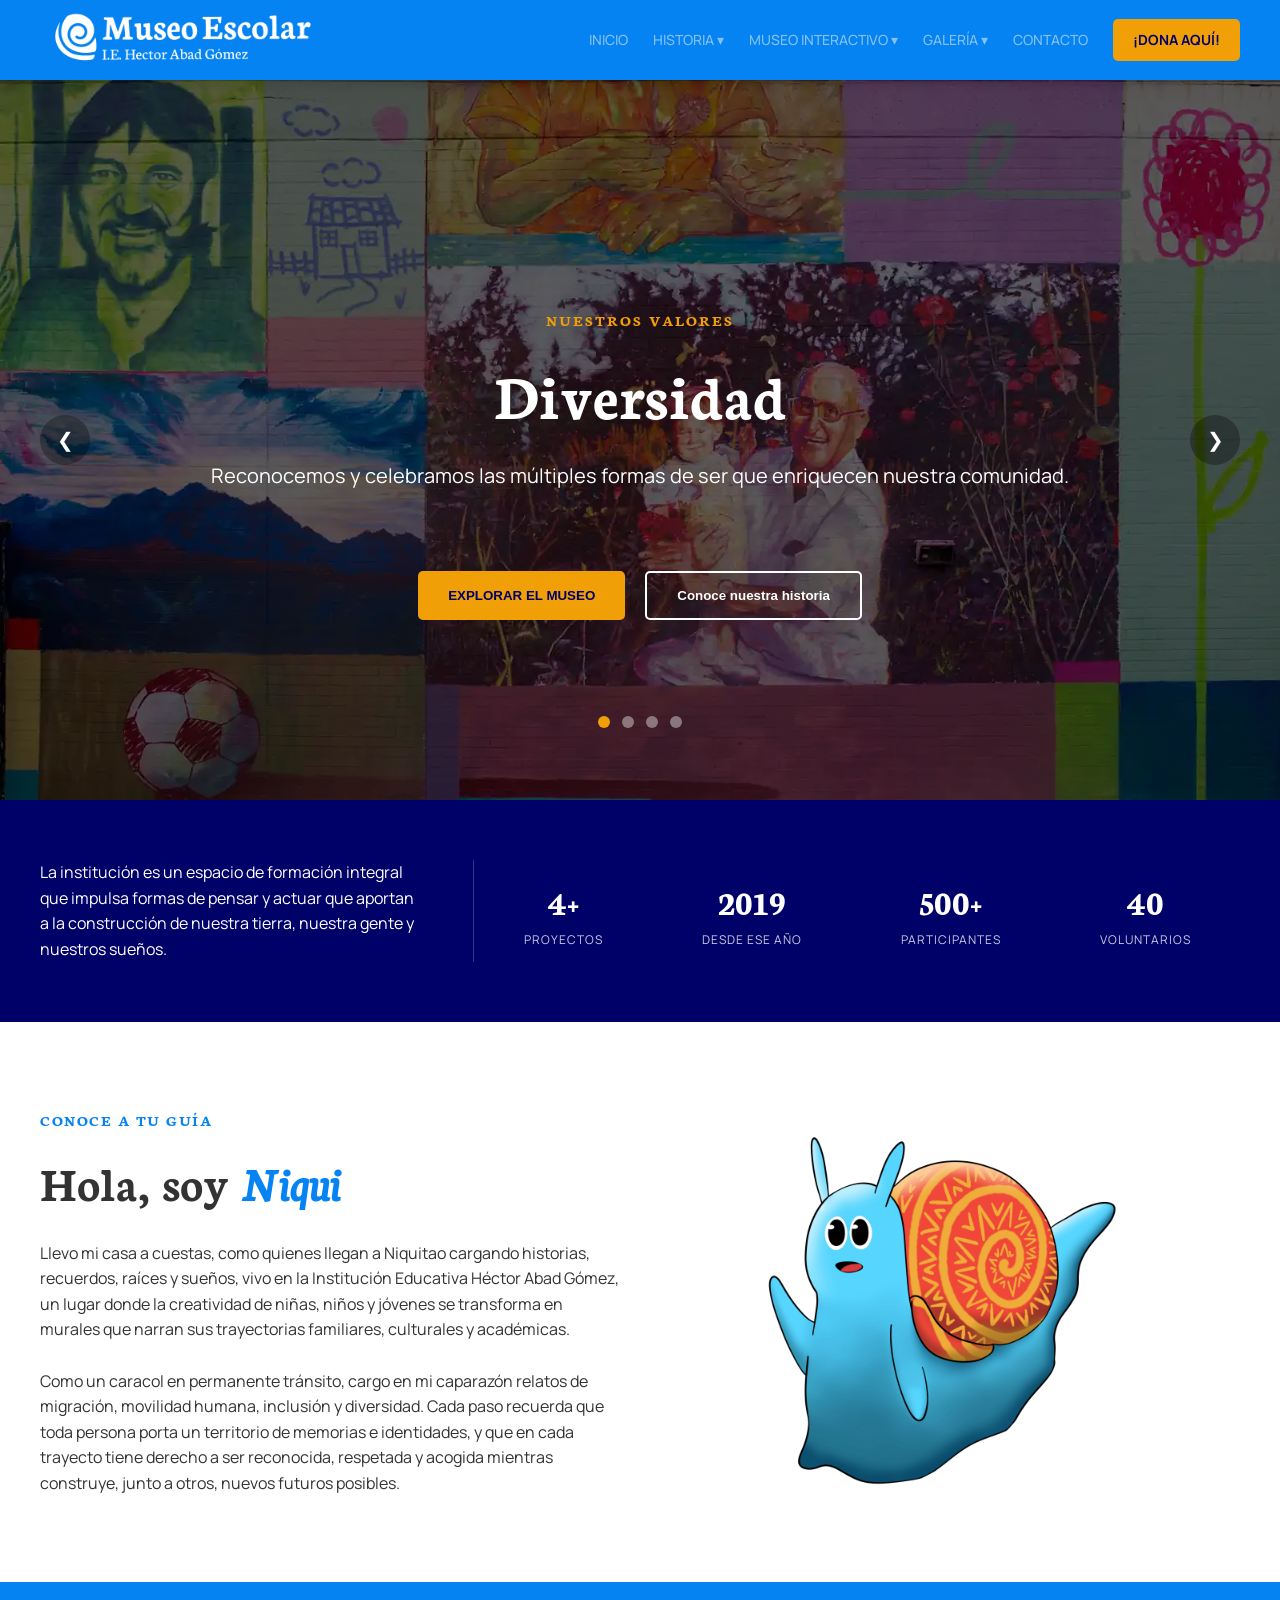
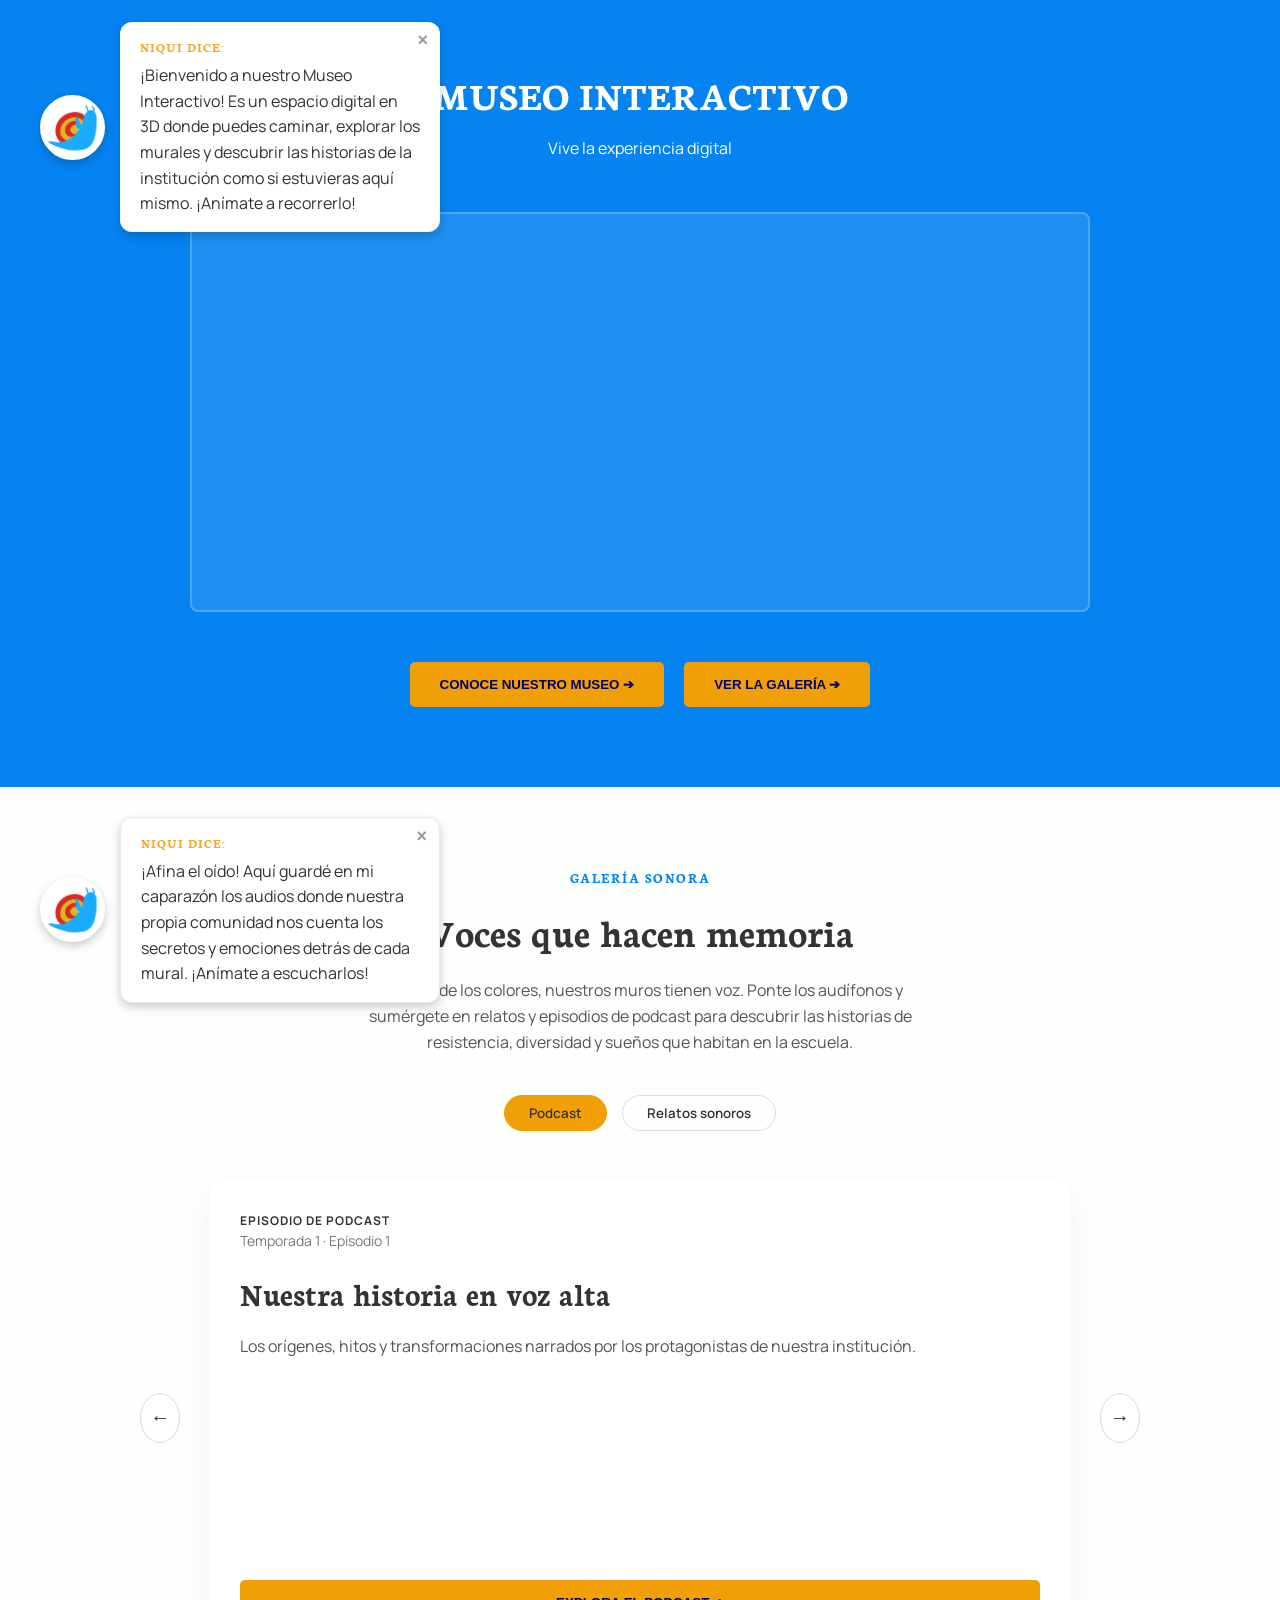
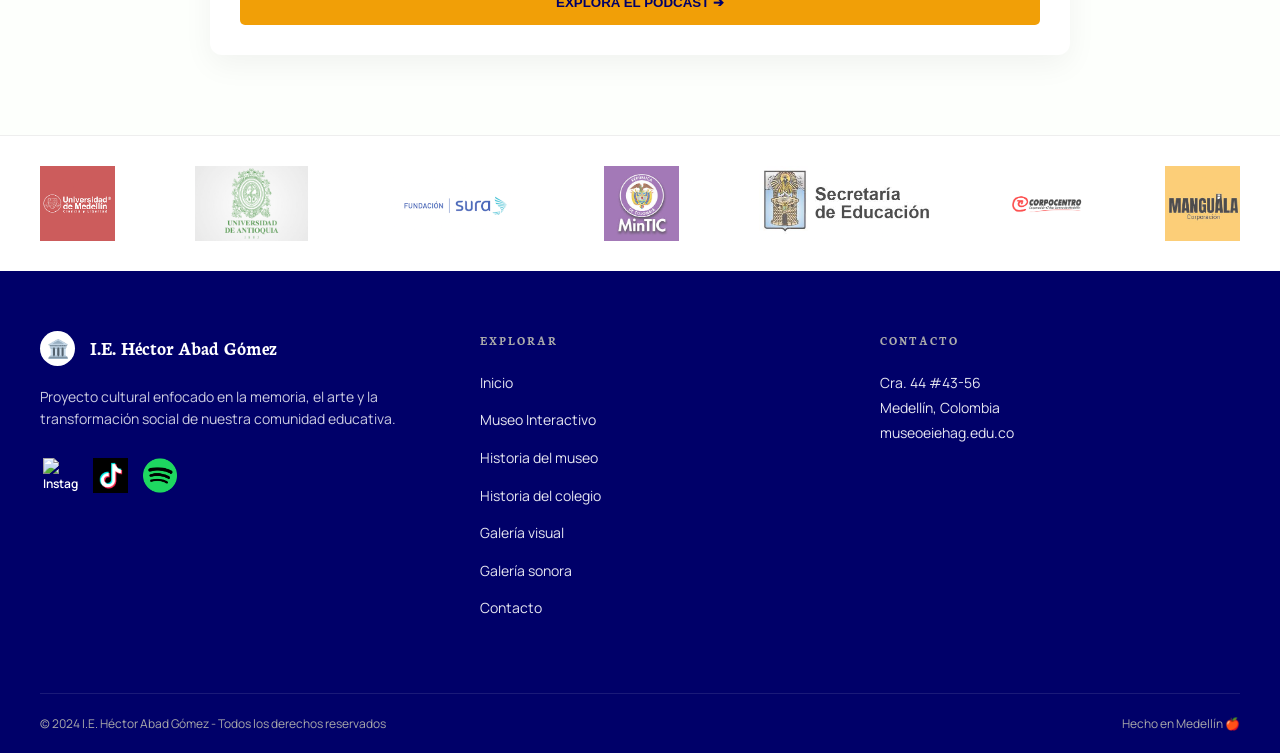
==== commit 1f9de6cb: "Cambios Ya no existe la pagina de apoyanos, ya estan las alianzas mas grandes, ya sirve el boton de " ====
--- a/index.html
+++ b/index.html
@@ -4,10 +4,10 @@
     <meta charset="UTF-8">
     <meta name="viewport" content="width=device-width, initial-scale=1.0">
     <title>Museo Escolar I.E. Héctor Abad Gómez</title>
+    <link rel="icon" type="image/png" href="images/favicon.png">
     <link rel="preconnect" href="https://fonts.googleapis.com">
     <link rel="preconnect" href="https://fonts.gstatic.com" crossorigin>
     <link href="https://fonts.googleapis.com/css2?family=Plus+Jakarta+Sans:wght@400;500;600;700&display=swap" rel="stylesheet">
-    <!-- Enlace al archivo CSS externo -->
     <link rel="stylesheet" href="styles.css">
     <link rel="preconnect" href="https://fonts.googleapis.com">
 <link rel="preconnect" href="https://fonts.gstatic.com" crossorigin>
@@ -50,7 +50,6 @@
                     <li><a href="galeria-sonora.html">Galería Sonora</a></li>
                 </ul>
             </li>
-            <li><a href="apoyanos.html">APÓYANOS</a></li>
             <li><a href="contacto.html">CONTACTO</a></li>
             <li><a href="#" class="btn-donate">¡DONA AQUÍ!</a></li>
         </ul>
@@ -87,8 +86,8 @@
             </div>
         </div>
 
-        <!-- Slide 4: Movilidad Humana -->
-        <div class="hero-slide" style="background-image: linear-gradient(rgba(0, 0, 0, 0.6), rgba(0, 0, 0, 0.6)), url('images/murales/movilidad humana/Libertad-memoria-y-asombro.webp">
+       <!-- Slide 4: Movilidad Humana -->
+        <div class="hero-slide" style="background-image: linear-gradient(rgba(0, 0, 0, 0.6), rgba(0, 0, 0, 0.6)), url('images/murales/movilidad humana/Libertad-memoria-y-asombro.webp');">
             <div class="hero-content">
                 <h2>NUESTROS VALORES</h2>
                 <h1>Movilidad humana</h1>
@@ -169,9 +168,8 @@
         <p>Vive la experiencia digital</p>
         
         <div class="cards-container">
-            
-            <div class="card" style="width: 100%; max-width: 900px; height: 400px; background-image: url('images/Inicio-Museo-Interactivo.webp');"></div>
-        </div>
+    <div class="card" style="width: 100%; max-width: 900px; height: 400px; background-image: url('images/Inicio-Museo-Interactivo.webp');"></div>
+</div>
 
        <div class="interactive-buttons">
                 <button class="btn-primary"onclick="window.location.href='museo-interactivo.html'">CONOCE NUESTRO MUSEO ➔</button>
@@ -245,7 +243,7 @@
    <!-- FRANJA DE ALIADOS (CARRUSEL AUTOMÁTICO) -->
     <div class="partners-carousel-section">
         <div class="partners-track">
-            <!-- Grupo 1 de Logos (Placeholders) -->
+            <!-- Grupo 1 de Logos -->
             <div class="partner-slide"><img src="images/Alianzas/UDEM.webp" alt="Universidad de Medellín"></div>
             <div class="partner-slide"><img src="images/Alianzas/UDEA.webp" alt="U. de Antioquia"></div>
             <div class="partner-slide"><img src="images/Alianzas/Sura.webp" alt="Fundación Sura"></div>
@@ -254,6 +252,8 @@
             <div class="partner-slide"><img src="images/Alianzas/Corpocentro.webp" alt="Corpocentro"></div>
             <div class="partner-slide"><img src="images/Alianzas/Manguala.webp" alt="Manguaba"></div>
             <div class="partner-slide"><img src="images/Alianzas/Pintuco.webp" alt="Fund. PINTUCO"></div>
+            <div class="partner-slide"><img src="images/Alianzas/la-pascasia.jpg" alt="La Pascasia"></div>
+            <div class="partner-slide"><img src="images/Alianzas/Cesde.png" alt="CESDE"></div>
 
             <!-- Grupo 2 duplicado-->
             <div class="partner-slide"><img src="images/Alianzas/UDEM.webp" alt="Universidad de Medellín"></div>
@@ -264,6 +264,8 @@
             <div class="partner-slide"><img src="images/Alianzas/Corpocentro.webp" alt="Corpocentro"></div>
             <div class="partner-slide"><img src="images/Alianzas/Manguala.webp" alt="Manguaba"></div>
             <div class="partner-slide"><img src="images/Alianzas/Pintuco.webp" alt="Fund. PINTUCO"></div>
+            <div class="partner-slide"><img src="images/Alianzas/la-pascasia.jpg" alt="La Pascasia"></div>
+            <div class="partner-slide"><img src="images/Alianzas/Cesde.png" alt="CESDE"></div>
         </div>
     </div>
 
@@ -318,7 +320,31 @@
             <p>Hecho en Medellín 🍎</p>
         </div>
     </footer>
-
+<!-- MODAL (POPUP) DE DONACIONES -->
+    <div class="donate-modal" id="donateModal">
+        <div class="donate-modal-content">
+            <button class="donate-close-btn" id="closeDonateModal">&times;</button>
+            <div class="donate-modal-header">
+                <h2>¡Apoya nuestro Museo!</h2>
+                <p>Tu donación nos ayuda a mantener viva la memoria, el arte y la cultura en la I.E. Héctor Abad Gómez.</p>
+            </div>
+            <div class="donate-modal-body">
+                <div class="qr-container">
+                    <!-- Reemplaza esta ruta con la imagen de tu código QR real -->
+                    <img src="images/qr-donacion-placeholder.png" alt="Código QR para donaciones" id="qrImage">
+                </div>
+                <div class="donate-instructions">
+                    <h3>¿Cómo donar?</h3>
+                    <ol>
+                        <li>Abre la aplicación de tu banco o billetera digital (Nequi, Bancolombia, Daviplata, etc.).</li>
+                        <li>Selecciona la opción de escanear código QR.</li>
+                        <li>Escanea la imagen y elige el monto de tu aporte.</li>
+                    </ol>
+                    <p class="donate-thankyou">¡Cada granito de arena cuenta! Gracias por ser parte de este proyecto.</p>
+                </div>
+            </div>
+        </div>
+    </div>
     <!-- Enlace al archivo JavaScript externo -->
     <script src="script.js"></script>
 </body>
--- a/styles.css
+++ b/styles.css
@@ -874,7 +874,7 @@
 }
 
 .partner-slide img {
-    height: 45px;
+    height: 75px; 
     width: auto;
     object-fit: contain;
     opacity: 0.7;
@@ -2362,3 +2362,157 @@
         font-size: 18px;
     }
 }
+
+/* =========================================
+   MODAL DE DONACIONES (POPUP GLOBAL)
+   ========================================= */
+.donate-modal {
+    display: none;
+    position: fixed;
+    z-index: 9999999;
+    left: 0;
+    top: 0;
+    width: 100%;
+    height: 100%;
+    background-color: rgba(0, 0, 0, 0.85); /* Fondo oscuro semitransparente */
+    align-items: center;
+    justify-content: center;
+    padding: 20px;
+    opacity: 0;
+    transition: opacity 0.3s ease;
+}
+
+.donate-modal.active {
+    display: flex;
+    opacity: 1;
+}
+
+.donate-modal-content {
+    background-color: #ffffff;
+    border-radius: 16px;
+    max-width: 700px;
+    width: 100%;
+    position: relative;
+    box-shadow: 0 10px 40px rgba(0,0,0,0.3);
+    overflow: hidden;
+    transform: translateY(-20px);
+    transition: transform 0.3s ease;
+}
+
+.donate-modal.active .donate-modal-content {
+    transform: translateY(0);
+}
+
+.donate-close-btn {
+    position: absolute;
+    top: 15px;
+    right: 20px;
+    font-size: 32px;
+    background: none;
+    border: none;
+    color: rgba(255,255,255,0.8);
+    cursor: pointer;
+    z-index: 10;
+    transition: color 0.2s;
+}
+
+.donate-close-btn:hover {
+    color: #ffffff;
+}
+
+.donate-modal-header {
+    background-color: var(--primary-blue);
+    color: white;
+    padding: 40px 30px 30px 30px;
+    text-align: center;
+}
+
+.donate-modal-header h2 {
+    font-family: var(--font-headings);
+    font-size: 2.5rem;
+    color: var(--accent-yellow);
+    margin-bottom: 10px;
+}
+
+.donate-modal-header p {
+    font-family: var(--font-main);
+    font-size: 1.05rem;
+    opacity: 0.9;
+    line-height: 1.5;
+}
+
+.donate-modal-body {
+    display: flex;
+    padding: 40px 30px;
+    gap: 30px;
+    align-items: center;
+}
+
+.qr-container {
+    flex: 1;
+    display: flex;
+    justify-content: center;
+    align-items: center;
+    padding: 20px;
+    background-color: #f8fafc;
+    border: 2px dashed #d0deeb;
+    border-radius: 12px;
+}
+
+.qr-container img {
+    width: 100%;
+    max-width: 200px;
+    height: auto;
+    border-radius: 8px;
+    box-shadow: 0 4px 15px rgba(0,0,0,0.05);
+}
+
+.donate-instructions {
+    flex: 1.2;
+}
+
+.donate-instructions h3 {
+    color: var(--dark-blue);
+    font-size: 1.3rem;
+    margin-bottom: 15px;
+}
+
+.donate-instructions ol {
+    margin-left: 20px;
+    margin-bottom: 25px;
+    color: #555;
+    line-height: 1.7;
+    font-size: 0.95rem;
+}
+
+.donate-instructions ol li {
+    margin-bottom: 8px;
+}
+
+.donate-thankyou {
+    font-style: italic;
+    color: var(--primary-blue);
+    font-weight: 600;
+    font-size: 0.95rem;
+    text-align: center;
+}
+
+@media (max-width: 768px) {
+    .donate-modal-body {
+        flex-direction: column;
+        padding: 30px 20px;
+        gap: 20px;
+    }
+    
+    .donate-modal-header {
+        padding: 30px 20px 20px 20px;
+    }
+    
+    .donate-modal-header h2 {
+        font-size: 2rem;
+    }
+    
+    .qr-container img {
+        max-width: 180px;
+    }
+}
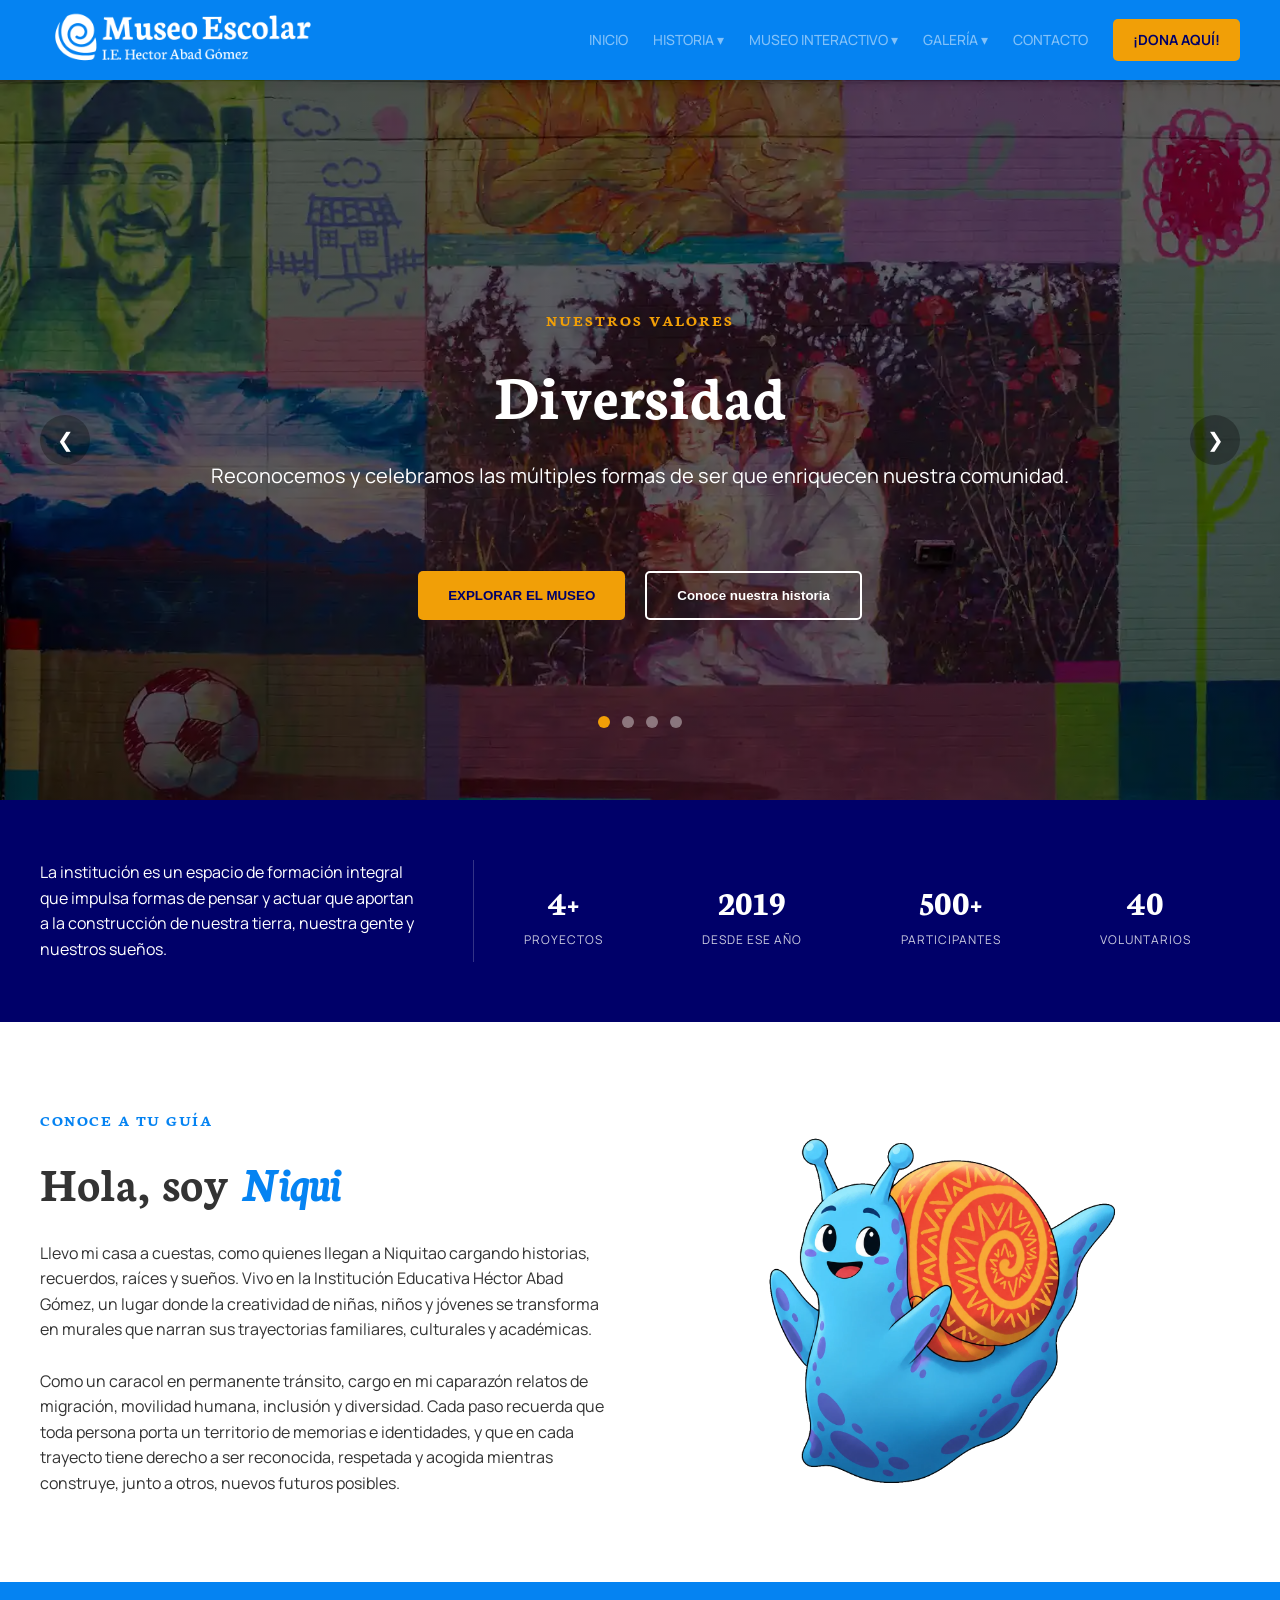
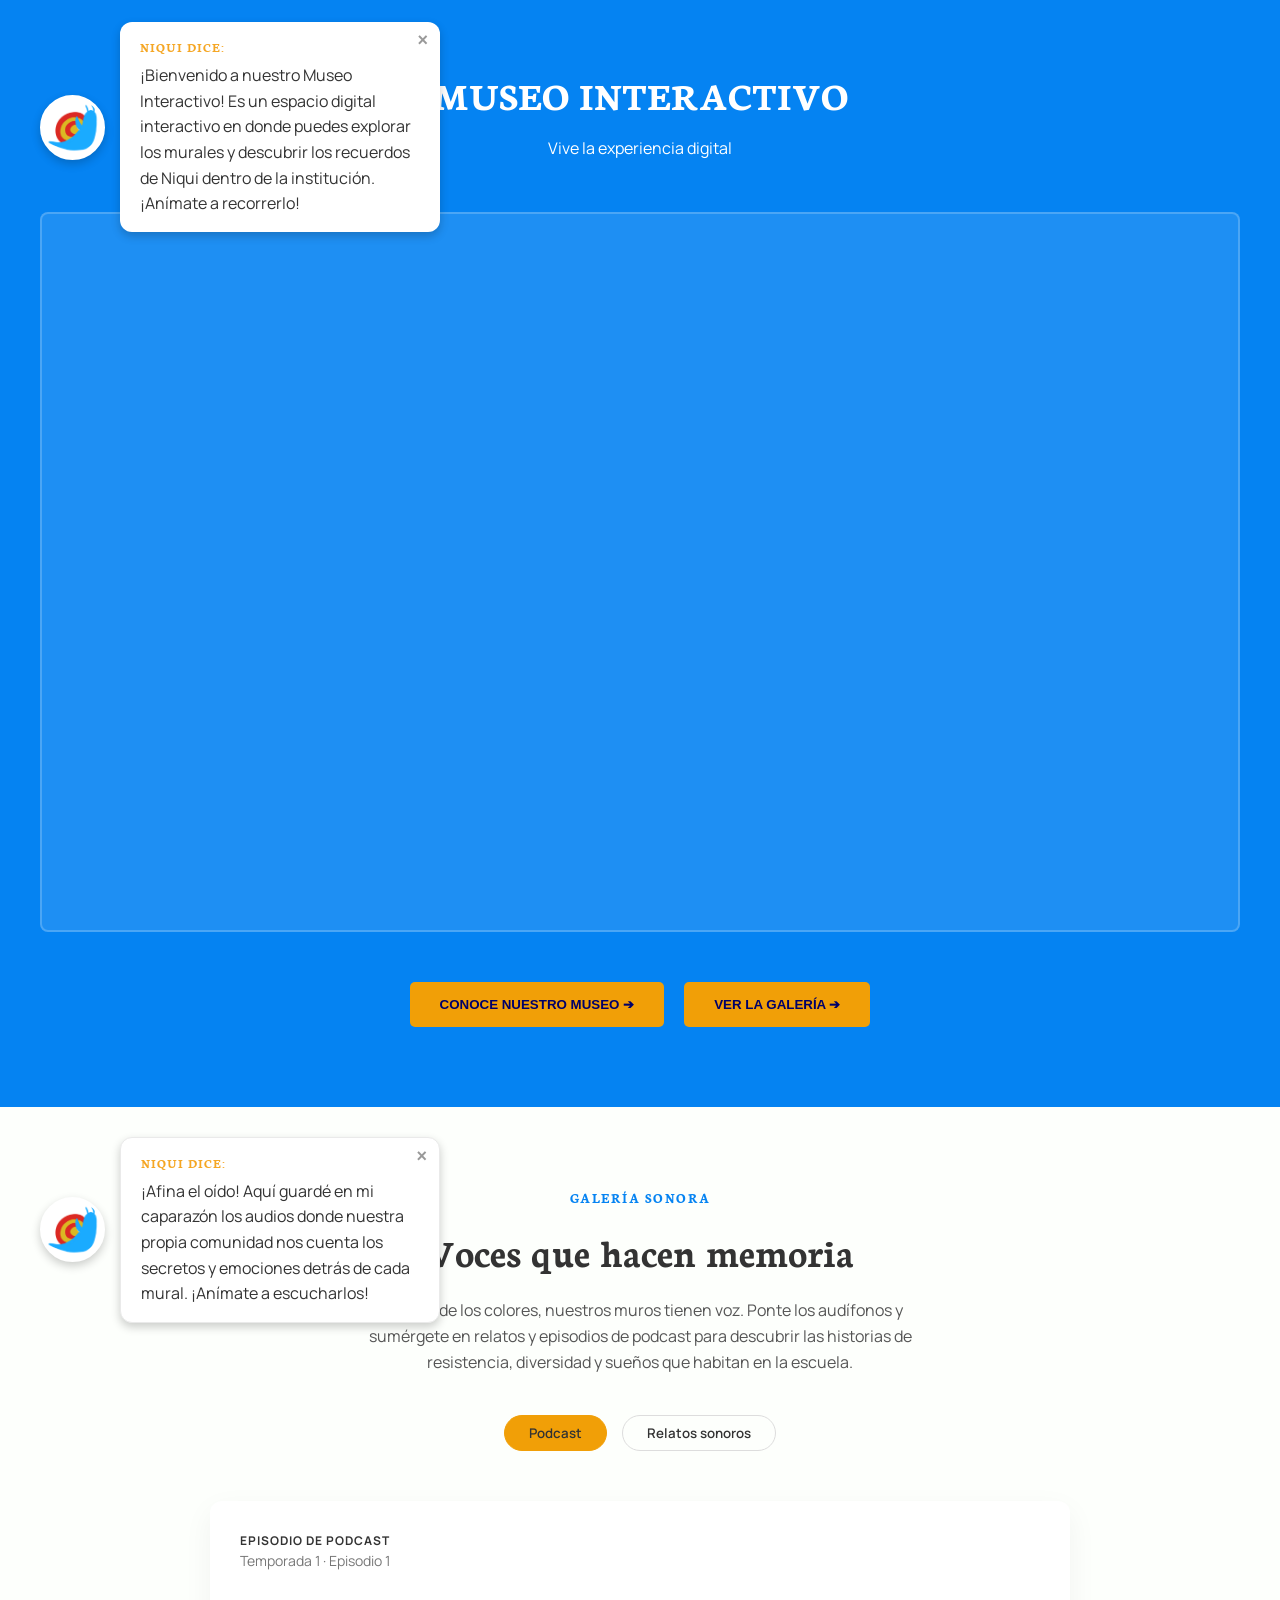
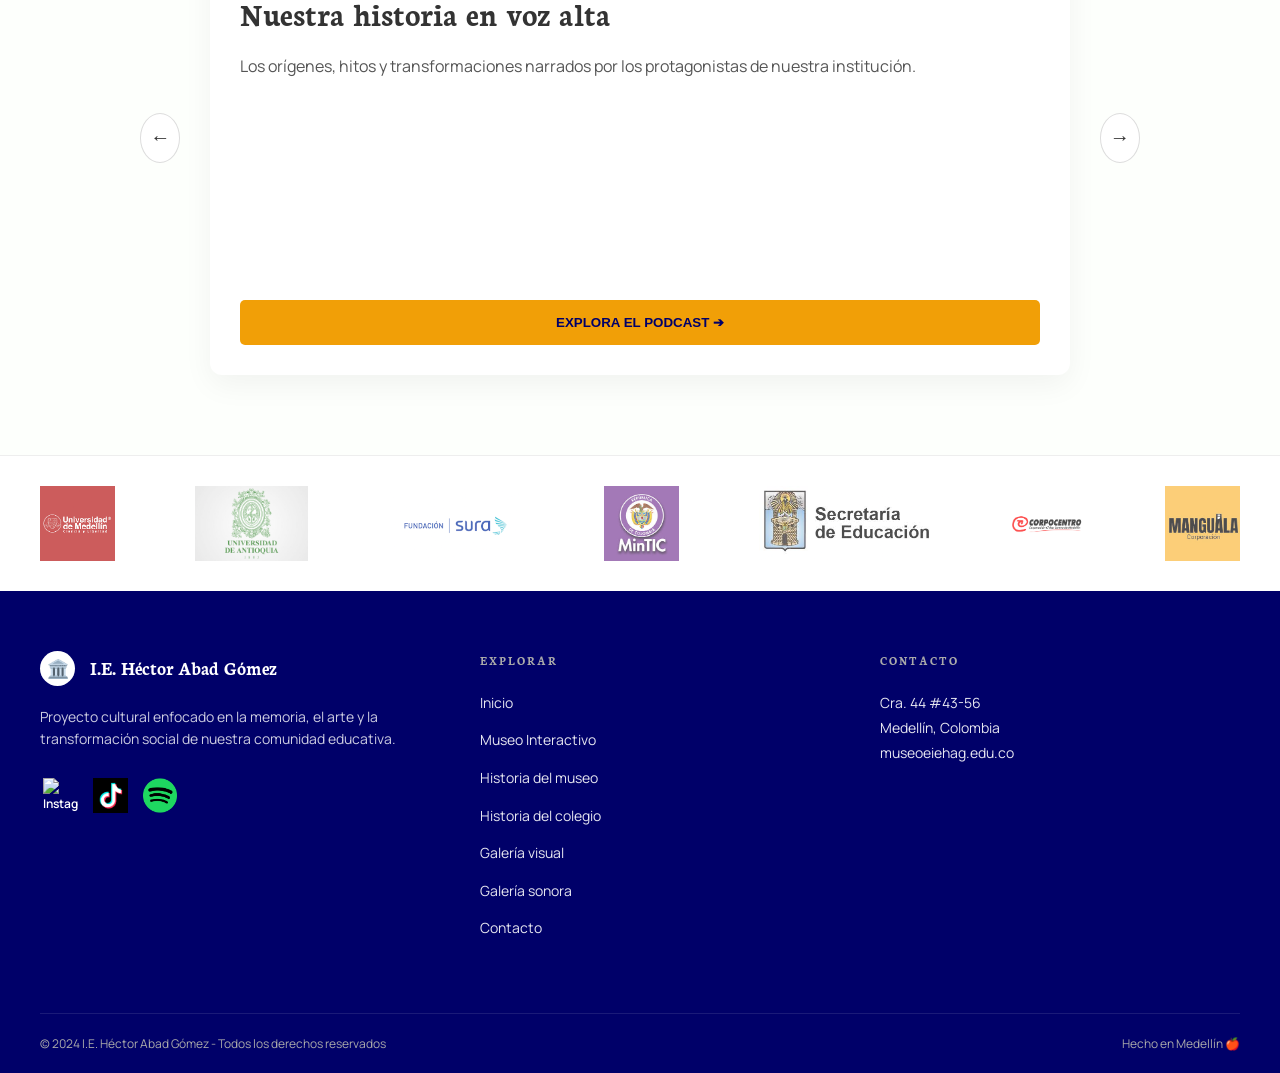
==== commit d264d585: "Minor bug fixes" ====
--- a/index.html
+++ b/index.html
@@ -141,7 +141,7 @@
         <div class="guide-content">
             <h4>CONOCE A TU GUÍA</h4>
             <h2>Hola, soy <span>Niqui</span></h2>
-            <p>Llevo mi casa a cuestas, como quienes llegan a Niquitao cargando historias, recuerdos, raíces y sueños, vivo en la Institución Educativa Héctor Abad Gómez, un lugar donde la creatividad de niñas, niños y jóvenes se transforma en murales que narran sus trayectorias familiares, culturales y académicas.</p>
+            <p>Llevo mi casa a cuestas, como quienes llegan a Niquitao cargando historias, recuerdos, raíces y sueños. Vivo en la Institución Educativa Héctor Abad Gómez, un lugar donde la creatividad de niñas, niños y jóvenes se transforma en murales que narran sus trayectorias familiares, culturales y académicas.</p>
             <br>
             <p>Como un caracol en permanente tránsito, cargo en mi caparazón relatos de migración, movilidad humana, inclusión y diversidad. Cada paso recuerda que toda persona porta un territorio de memorias e identidades, y que en cada trayecto tiene derecho a ser reconocida, respetada y acogida mientras construye, junto a otros, nuevos futuros posibles.</p>
         </div>
@@ -160,16 +160,16 @@
             <div class="niqui-tooltip">
                 <button class="close-btn" id="closeNiqui">&times;</button>
                 <h5>NIQUI DICE:</h5>
-                <p>¡Bienvenido a nuestro Museo Interactivo! Es un espacio digital en 3D donde puedes caminar, explorar los murales y descubrir las historias de la institución como si estuvieras aquí mismo. ¡Anímate a recorrerlo!</p>
+                <p>¡Bienvenido a nuestro Museo Interactivo! Es un espacio digital interactivo en donde puedes explorar los murales y descubrir los recuerdos de Niqui dentro de la institución. ¡Anímate a recorrerlo!</p>
             </div>
         </div>
 
         <h2>MUSEO INTERACTIVO</h2>
         <p>Vive la experiencia digital</p>
         
-        <div class="cards-container">
-    <div class="card" style="width: 100%; max-width: 900px; height: 400px; background-image: url('images/Inicio-Museo-Interactivo.webp');"></div>
-</div>
+        <a href="museo-interactivo.html"> <div class="cards-container">
+    <div class="card" style="width: 100%; max-width: 1280px; height: 720px; background-image: url('images/Inicio-Museo-Interactivo.webp');"></div>
+</div> </a>
 
        <div class="interactive-buttons">
                 <button class="btn-primary"onclick="window.location.href='museo-interactivo.html'">CONOCE NUESTRO MUSEO ➔</button>
--- a/styles.css
+++ b/styles.css
@@ -2516,3 +2516,435 @@
         max-width: 180px;
     }
 }
+
+/* =========================================
+   SECCIÓN HÉCTOR ABAD GÓMEZ (VIDEO)
+   ========================================= */
+.hector-abad-section {
+    background-color: white; 
+    border-radius: 12px; 
+    padding: 40px; 
+    box-shadow: 0 4px 15px rgba(0,0,0,0.05); 
+    display: flex; 
+    flex-wrap: wrap; 
+    gap: 40px; 
+    align-items: center;
+}
+
+.video-container {
+    flex: 1; 
+    min-width: 300px; 
+    position: relative; 
+    padding-bottom: 56.25%; /* Proporción 16:9 para videos de YouTube */
+    height: 0; 
+    overflow: hidden; 
+    border-radius: 12px;
+}
+
+.video-container iframe {
+    position: absolute; 
+    top: 0; 
+    left: 0; 
+    width: 100%; 
+    height: 100%;
+}
+
+.hector-text-content {
+    flex: 1; 
+    min-width: 300px;
+}
+
+.hector-text-content h2 {
+    font-family: var(--font-headings); 
+    font-size: 2.5rem; 
+    color: var(--primary-blue); 
+    margin-bottom: 20px;
+}
+
+.niqui-inline-quote {
+    display: flex; 
+    gap: 15px; 
+    margin-bottom: 25px; 
+    background-color: #f8fafc; 
+    padding: 20px; 
+    border-radius: 12px; 
+    border-left: 4px solid var(--accent-yellow);
+}
+
+.niqui-inline-avatar {
+    width: 60px; 
+    height: 60px; 
+    border-radius: 50%; 
+    object-fit: cover; 
+    border: 2px solid white; 
+    box-shadow: 0 2px 5px rgba(0,0,0,0.1); 
+    flex-shrink: 0;
+}
+
+.niqui-inline-quote h5 {
+    color: #F5A623; 
+    margin-bottom: 5px; 
+    font-size: 13px; 
+    letter-spacing: 1px; 
+    font-family: var(--font-main);
+}
+
+.niqui-inline-quote p {
+    font-size: 0.95rem; 
+    color: #555; 
+    line-height: 1.5; 
+    margin: 0;
+}
+
+.hector-text-content p.hector-desc {
+    color: var(--text-dark); 
+    font-size: 1.05rem; 
+    line-height: 1.7; 
+    margin-bottom: 15px;
+}
+
+@media (max-width: 768px) {
+    .hector-abad-section {
+        padding: 20px;
+    }
+}
+/* =========================================
+   DETRÁS DE LOS MURALES (CARRUSEL DE VIDEOS)
+   ========================================= */
+.detras-murales-section {
+    padding: 80px 20px 40px 20px;
+}
+
+.detras-murales-section .section-desc {
+    max-width: 800px;
+    margin: 0 auto 20px auto; /* Reducido de 40px a 20px para juntarlo con lo de abajo */
+    color: #555;
+    font-size: 1.1rem;
+    line-height: 1.6;
+}
+
+.video-carousel-layout {
+    max-width: 900px;
+    margin: 0 auto;
+}
+
+.video-carousel-wrapper {
+    display: flex;
+    align-items: center;
+    gap: 15px;
+    background: white;
+    padding: 25px;
+    border-radius: 16px;
+    box-shadow: 0 10px 30px rgba(0,0,0,0.05);
+    position: relative;
+}
+
+.video-carousel-track {
+    flex: 1;
+    overflow: hidden;
+    position: relative;
+}
+
+.video-slide {
+    display: none;
+    width: 100%;
+    animation: fadeIn 0.4s ease-in-out;
+}
+
+.video-slide.active {
+    display: block;
+}
+
+.video-title {
+    text-align: center;
+    font-size: 1.6rem;
+    color: var(--primary-blue);
+    margin-bottom: 10px; 
+    font-family: var(--font-headings);
+}
+/* Contenedor responsivo para mantener proporción 16:9 de YouTube */
+.video-container-responsive {
+    position: relative;
+    padding-bottom: 56.25%; 
+    height: 0;
+    overflow: hidden;
+    border-radius: 12px;
+    background: #000;
+}
+
+.video-container-responsive iframe {
+    position: absolute;
+    top: 0;
+    left: 0;
+    width: 100%;
+    height: 100%;
+    border: 0;
+}
+
+@media (max-width: 768px) {
+    .video-carousel-wrapper {
+        flex-wrap: wrap;
+        justify-content: center;
+        padding: 15px 10px;
+    }
+    .video-carousel-track {
+        order: -1;
+        min-width: 100%;
+        flex: none;
+        margin-bottom: 10px;
+    }
+    .video-carousel-wrapper .carousel-nav {
+        display: flex !important;
+        align-items: center;
+        justify-content: center;
+        width: 40px;
+        height: 40px;
+        margin: 0 15px;
+    }
+}
+
+/* =========================================
+   ESTILOS DE LA TRIVIA (KAHOOT STYLE)
+   ========================================= */
+.trivia-main-container {
+    max-width: 880px;
+    margin: 0 auto;
+}
+
+.niqui-card {
+    background-color: white;
+    border-radius: 20px;
+    padding: 1.5rem 2rem;
+    display: flex;
+    align-items: center;
+    gap: 1.5rem;
+    box-shadow: 0 10px 25px -5px rgba(0, 0, 0, 0.08);
+    margin-bottom: 1.25rem;
+    border: 2px solid #e2e8f0;
+}
+
+.niqui-img-wrapper {
+    flex-shrink: 0;
+    background-color: #eff6ff;
+    padding: 8px;
+    border-radius: 50%;
+    border: 3px solid var(--primary-blue);
+}
+
+.niqui-img {
+    width: 80px;
+    height: 80px;
+    object-fit: cover;
+    border-radius: 50%;
+}
+
+.niqui-speech {
+    background-color: #f8fafc;
+    border: 1px solid #e2e8f0;
+    border-radius: 16px;
+    padding: 1.1rem 1.4rem;
+    position: relative;
+    flex-grow: 1;
+}
+
+.niqui-name {
+    font-weight: 800;
+    color: var(--primary-blue);
+    font-size: 0.85rem;
+    text-transform: uppercase;
+    margin-bottom: 0.25rem;
+}
+
+.start-box, .quiz-card, .results-box {
+    background-color: white;
+    border-radius: 20px;
+    padding: 2.5rem;
+    box-shadow: 0 15px 30px -10px rgba(0, 0, 0, 0.08);
+    border: 1px solid #e2e8f0;
+}
+
+.start-box h2 {
+    font-family: var(--font-headings);
+    font-size: 2.2rem;
+    color: var(--dark-blue);
+    margin-bottom: 1rem;
+    text-align: center;
+}
+
+.rules-list {
+    display: flex;
+    flex-direction: column;
+    gap: 1rem;
+    max-width: 600px;
+    margin: 0 auto 2rem auto;
+    background-color: #f8fafc;
+    padding: 1.5rem;
+    border-radius: 14px;
+    border: 1px solid #e2e8f0;
+}
+
+.btn-start, .btn-next {
+    background-color: var(--accent-yellow);
+    color: var(--dark-blue);
+    border: none;
+    padding: 1rem 2.8rem;
+    border-radius: 9999px;
+    font-family: var(--font-main);
+    font-size: 1.2rem;
+    font-weight: 800;
+    cursor: pointer;
+    transition: all 0.2s ease;
+    display: block;
+    margin: 0 auto;
+}
+
+.btn-start:hover, .btn-next:hover {
+    transform: translateY(-2px);
+    background-color: #e09306;
+}
+
+.timer-box, .progress-box {
+    background-color: white;
+    border-radius: 16px;
+    padding: 10px 20px;
+    box-shadow: 0 4px 6px -1px rgba(0, 0, 0, 0.04);
+    margin-bottom: 1.5rem;
+    display: flex;
+    align-items: center;
+    gap: 1.5rem;
+    border: 1px solid #e2e8f0;
+}
+
+.timer-bar-track, .progress-track {
+    flex-grow: 1;
+    height: 12px;
+    background-color: #e2e8f0;
+    border-radius: 9999px;
+    overflow: hidden;
+}
+
+.timer-bar-fill {
+    height: 100%; width: 100%;
+    background-color: var(--primary-blue);
+    transition: width 1s linear, background-color 0.3s ease;
+}
+
+.progress-fill {
+    height: 100%; width: 0%;
+    background-color: var(--accent-yellow);
+    transition: width 0.4s ease;
+}
+
+.question-number {
+    color: var(--accent-yellow);
+    font-weight: 800;
+    text-transform: uppercase;
+    margin-bottom: 0.5rem;
+}
+
+.question-title {
+    font-family: var(--font-main);
+    font-size: 1.5rem;
+    color: var(--dark-blue);
+    margin-bottom: 1.75rem;
+}
+
+.question-image-wrapper {
+    width: 100%;
+    border-radius: 14px;
+    overflow: hidden;
+    margin-bottom: 1.5rem;
+    cursor: pointer;
+    position: relative;
+}
+
+.question-image-wrapper::after {
+    content: '🔍 Clic para ampliar';
+    position: absolute; bottom: 10px; right: 10px;
+    background: rgba(0,0,0,0.7); color: white;
+    padding: 6px 12px; border-radius: 20px;
+    font-size: 0.8rem; pointer-events: none;
+}
+
+.question-image {
+    width: 100%; height: 320px; object-fit: cover;
+}
+
+.options-grid {
+    display: grid; grid-template-columns: 1fr 1fr; gap: 1rem;
+}
+
+.option-btn {
+    border: none; border-radius: 12px; padding: 1.2rem;
+    font-family: var(--font-main); font-size: 1.05rem; font-weight: 700;
+    color: white; cursor: pointer; display: flex; align-items: center; gap: 12px;
+    box-shadow: 0 4px 0px rgba(0, 0, 0, 0.2); text-align: left;
+}
+.option-btn:nth-child(1) { background-color: #e21b3c; }
+.option-btn:nth-child(2) { background-color: #1368ce; }
+.option-btn:nth-child(3) { background-color: #d89e00; }
+.option-btn:nth-child(4) { background-color: #26890c; }
+
+.option-prefix {
+    background-color: rgba(255,255,255,0.25);
+    width: 34px; height: 34px; border-radius: 50%;
+    display: flex; align-items: center; justify-content: center;
+    flex-shrink: 0;
+}
+
+.option-btn.correct { background-color: #10b981 !important; outline: 4px solid #059669; }
+.option-btn.wrong { background-color: #ef4444 !important; opacity: 0.4; }
+.option-btn.disabled { pointer-events: none; }
+
+.explanation-box {
+    margin-top: 1.5rem; background-color: #eff6ff;
+    border: 1px solid #bfdbfe; border-radius: 14px;
+    padding: 1.25rem 1.5rem; display: none;
+}
+
+.score-badge {
+    width: 145px; height: 145px; border-radius: 50%;
+    background-color: var(--accent-yellow); color: var(--dark-blue);
+    display: flex; flex-direction: column; align-items: center; justify-content: center;
+    margin: 1.5rem auto;
+}
+.score-number { font-size: 3rem; font-weight: 800; line-height: 1; }
+
+.image-modal {
+    display: none; position: fixed; z-index: 99999;
+    top: 0; left: 0; width: 100%; height: 100%;
+    background-color: rgba(0,0,0,0.85);
+    justify-content: center; align-items: center; padding: 20px;
+}
+.modal-img { max-width: 90vw; max-height: 90vh; border-radius: 12px; }
+
+@media (max-width: 640px) {
+    .options-grid { grid-template-columns: 1fr; }
+    .niqui-card { flex-direction: column; text-align: center; }
+}
+/* =========================================
+   ESTILOS PANTALLA FINAL DE TRIVIA
+   ========================================= */
+.results-box {
+    text-align: center; /* Centra los textos y el contenido */
+}
+
+.btn-restart {
+    background-color: var(--accent-yellow);
+    color: var(--dark-blue);
+    border: none;
+    padding: 1rem 2.8rem;
+    border-radius: 9999px;
+    font-family: var(--font-main);
+    font-size: 1.2rem;
+    font-weight: 800;
+    cursor: pointer;
+    transition: all 0.2s ease;
+    display: inline-block;
+    margin-top: 1.5rem;
+}
+
+.btn-restart:hover {
+    transform: translateY(-2px);
+    background-color: #e09306;
+}
